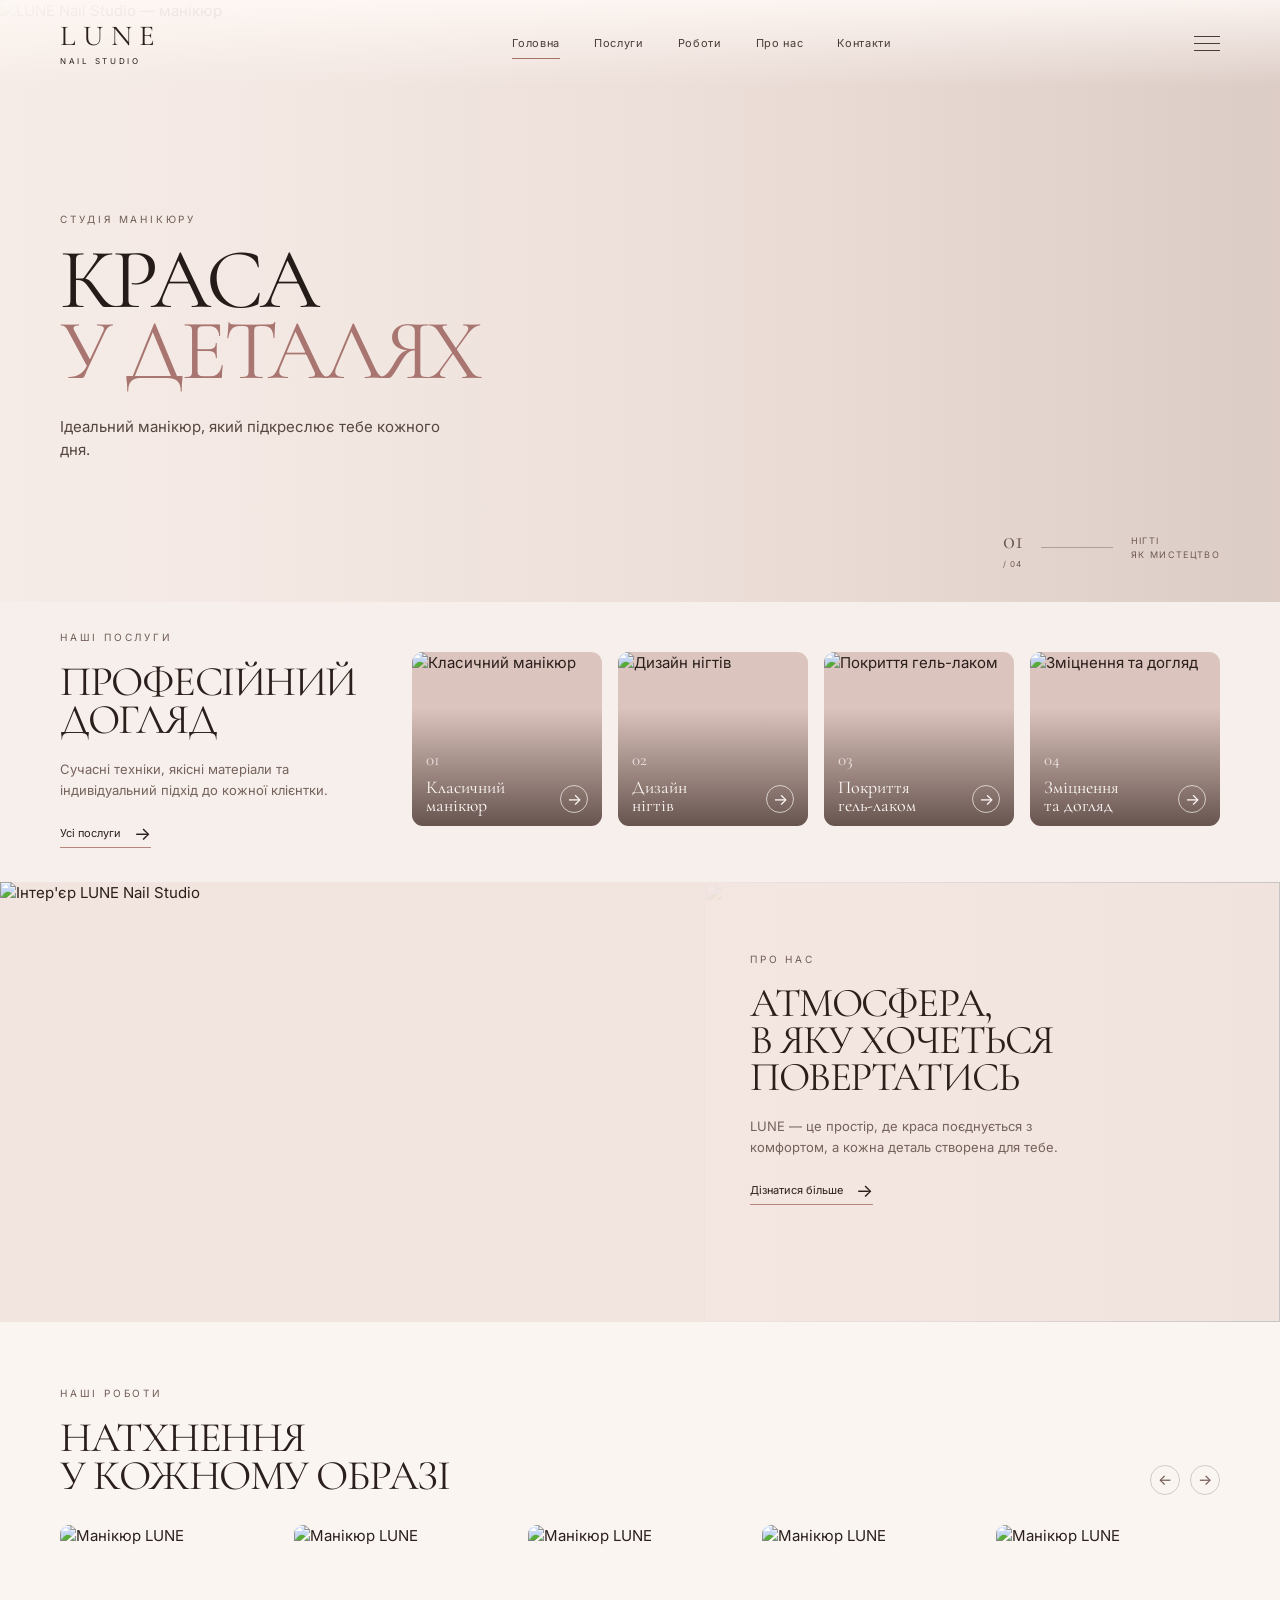
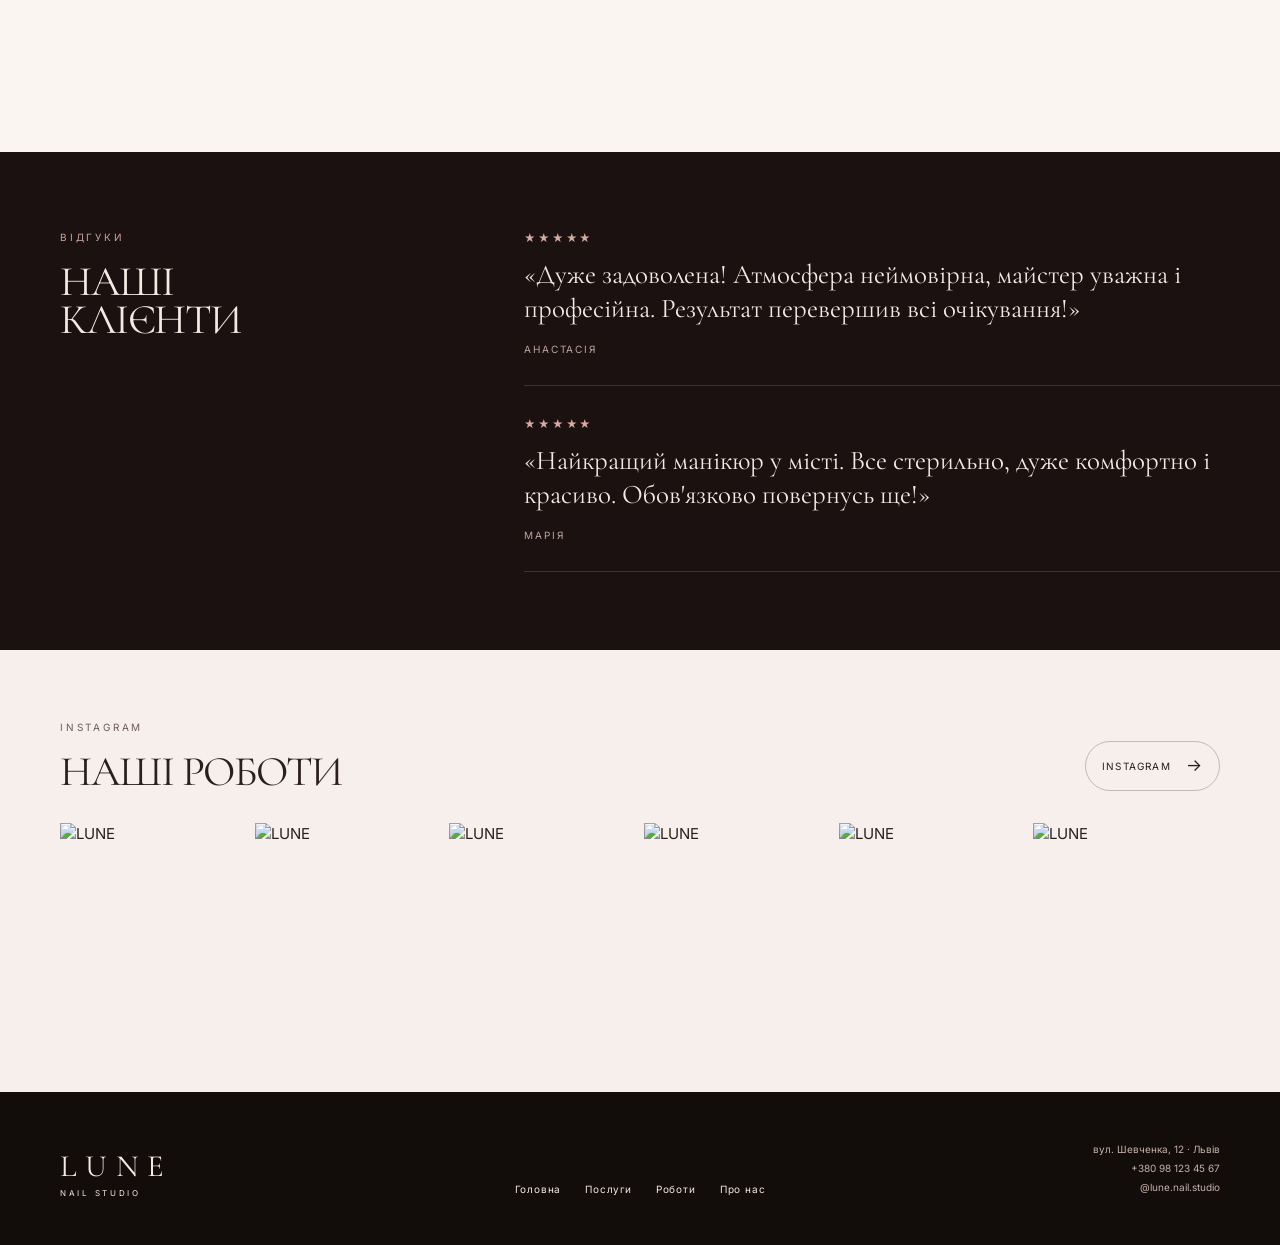
==== index.html @ f418c619 "Add files via upload" ====
<!DOCTYPE html>
<html lang="uk">
<head>
  <meta charset="UTF-8">
  <meta name="viewport" content="width=device-width, initial-scale=1, viewport-fit=cover">
  <meta name="description" content="LUNE Nail Studio — студія манікюру. Краса у деталях.">
  <meta name="theme-color" content="#130d0b">
  <title>LUNE Nail Studio</title>

  <script>
    (function () {
      try {
        if (matchMedia('(max-width: 767px)').matches &&
            !matchMedia('(prefers-reduced-motion: reduce)').matches) {
          document.documentElement.classList.add('intro-on', 'intro-lock');
        }
      } catch (e) {}
    })();
  </script>

  <link rel="icon" type="image/svg+xml" href="favicon.svg">
  <link rel="stylesheet" href="css/reset.css">
  <link rel="stylesheet" href="css/variables.css">
  <link rel="stylesheet" href="css/style.css?v=20261005-desktop-hero-final">
  <style>
    @media (max-width:767px){
      body>header,body>main,body>footer{display:none!important}
      html.intro-lock,html.intro-lock body{overflow:hidden!important;background:#f4ded9!important}
    }
  </style>
</head>
<body>

  <!-- MOBILE LUNE OPENING -->
  <div class="intro" id="intro" aria-hidden="true">
    <div class="lune-opening" id="luneOpening">
      <img id="luneAmbient" class="lune-opening__ambient" alt="">
      <img id="lunePhoto" class="lune-opening__photo" alt="LUNE Nail Studio">
      <canvas id="luneCanvas" class="lune-opening__canvas" aria-label="Пелюстки LUNE"></canvas>
    </div>
  </div>

  <!-- HEADER -->
  <header class="header" id="header">
    <div class="header__inner">
      <a href="#hero" class="logo" aria-label="LUNE Nail Studio">
        <span class="logo__word">LUNE</span>
        <span class="logo__sub">NAIL STUDIO</span>
      </a>

      <nav class="nav" id="nav" aria-label="Основна навігація">
        <a class="nav__link is-active" href="#hero">Головна</a>
        <a class="nav__link" href="#services">Послуги</a>
        <a class="nav__link" href="#works">Роботи</a>
        <a class="nav__link" href="about.html">Про нас</a>
        <a class="nav__link" href="#contacts">Контакти</a>
      </nav>

      <div class="header__actions">
        <button class="btn btn--outline only-desktop-header-booking" type="button" data-open-booking>
          <span>Записатися</span>
          <span aria-hidden="true">→</span>
        </button>

        <button class="burger" id="burger" type="button"
                aria-label="Меню" aria-expanded="false" aria-controls="mobileMenu">
          <span></span><span></span><span></span>
        </button>
      </div>
    </div>
  </header>

  <!-- MOBILE MENU -->
  <div class="mmenu" id="mobileMenu" hidden>
    <button class="mmenu__close" id="mmenuClose" type="button" aria-label="Закрити меню">×</button>
    <nav class="mmenu__nav" aria-label="Мобільна навігація">
      <a href="#hero">Головна</a>
      <a href="#reviews">Відгуки</a>
      <a href="#instagram">Наші роботи</a>
      <a href="#contacts">Контакти</a>
      <button type="button" data-open-booking>Запис онлайн</button>
    </nav>
  </div>

  <main>

    <!-- HERO -->
    <section class="hero" id="hero">
      <div class="hero__bg">
        <img class="hero__image" src="assets/hero-desktop-01.jpg" alt="Манікюр LUNE Nail Studio" width="1536" height="562" fetchpriority="high" decoding="async">
        <span class="hero__shade"></span>
      </div>

      <div class="hero__content">
        <p class="eyebrow">СТУДІЯ МАНІКЮРУ</p>
        <h1 class="hero__title">КРАСА<br>У ДЕТАЛЯХ</h1>
        <p class="hero__lead">
          Ідеальний манікюр, який підкреслює тебе<span class="only-desktop"> кожного дня.</span>
        </p>
        <button class="btn btn--rose btn--lg only-mobile" type="button" data-open-booking>
          <span>Запис онлайн</span>
          <span class="btn__circle" aria-hidden="true">→</span>
        </button>
      </div>

      <button class="video-pill only-mobile" type="button" data-open-video="hero">
        <span class="video-pill__icon" aria-hidden="true">▶</span>
        <span>Дивиться відео</span>
      </button>
    </section>

    <!-- SERVICES -->
    <section class="services only-desktop" id="services">
      <div class="services__head">
        <p class="eyebrow eyebrow--dark">НАШІ ПОСЛУГИ</p>
        <h2 class="title">БІЛЬШЕ<br>НІЖ МАНІКЮР</h2>
        <p class="lead">
          Професійний догляд, сучасні техніки<br>
          та індивідуальний підхід до кожної клієнтки.
        </p>

        <button class="btn btn--outline-dark" type="button" data-open-booking>
          <span>Переглянути всі послуги</span>
          <span aria-hidden="true">→</span>
        </button>
      </div>

      <ul class="services__list">
        <li class="svc-card svc-card--1">
          <button type="button" data-open-booking data-service="classic">
            <img src="assets/images/service-classic.png" alt="" width="320" height="460" loading="lazy">
            <span class="svc-card__shade"></span>
            <span class="svc-card__num">01</span>
            <span class="svc-card__name">Класичний<br>манікюр</span>
            <span class="svc-card__arrow" aria-hidden="true">→</span>
          </button>
        </li>

        <li class="svc-card svc-card--2">
          <button type="button" data-open-booking data-service="design">
            <img src="assets/images/service-design.png" alt="" width="320" height="460" loading="lazy">
            <span class="svc-card__shade"></span>
            <span class="svc-card__num">02</span>
            <span class="svc-card__name">Дизайн<br>нігтів</span>
            <span class="svc-card__arrow" aria-hidden="true">→</span>
          </button>
        </li>

        <li class="svc-card svc-card--3">
          <button type="button" data-open-booking data-service="gel">
            <img src="assets/images/service-gel.png" alt="" width="320" height="460" loading="lazy">
            <span class="svc-card__shade"></span>
            <span class="svc-card__num">03</span>
            <span class="svc-card__name">Покриття<br>гель-лаком</span>
            <span class="svc-card__arrow" aria-hidden="true">→</span>
          </button>
        </li>

        <li class="svc-card svc-card--4">
          <button type="button" data-open-booking data-service="strengthening">
            <img src="assets/images/service-strengthening.png" alt="" width="320" height="460" loading="lazy">
            <span class="svc-card__shade"></span>
            <span class="svc-card__num">04</span>
            <span class="svc-card__name">Зміцнення<br>та догляд</span>
            <span class="svc-card__arrow" aria-hidden="true">→</span>
          </button>
        </li>
      </ul>
    </section>

    <!-- ABOUT -->
    <section class="about only-desktop" id="about">
      <div class="about__bg" aria-hidden="true">
        <img src="assets/images/about.jpg" alt="" width="1920" height="620" loading="lazy">
        <span class="about__shade"></span>
      </div>

      <div class="about__inner">
        <div class="about__text">
          <p class="eyebrow">ПРО НАС</p>
          <h2 class="title title--light">АТМОСФЕРА,<br>В ЯКУ ХОЧЕТЬСЯ ПОВЕРТАТИСЬ</h2>
          <p class="lead lead--light">
            LUNE — це простір, де краса поєднується<br>
            з комфортом, а кожна деталь створена для тебе.
          </p>
          <a href="about.html" class="btn btn--outline-light">
            <span>Дізнатися більше</span>
            <span aria-hidden="true">→</span>
          </a>
        </div>

        <img class="about__photo" src="assets/images/about-2.jpg" alt="Інтер'єр студії LUNE"
             width="520" height="360" loading="lazy">

        <button class="about__video" type="button" data-open-video="about"
                aria-label="Дивитися відео про студію">
          <span class="about__video-btn" aria-hidden="true">▶</span>
          <span class="about__video-text">Дивитися<br>відео про студію</span>
        </button>
      </div>
    </section>

    <!-- WORKS -->
    <section class="works only-desktop" id="works">
      <div class="works__head">
        <p class="eyebrow eyebrow--dark">НАШІ РОБОТИ</p>
        <h2 class="title">НАТХНЕННЯ<br>У КОЖНОМУ ОБРАЗІ</h2>
      </div>

      <div class="works__carousel">
        <button class="round-btn" id="worksPrev" type="button" aria-label="Назад">‹</button>

        <div class="works__viewport">
          <ul class="works__track" id="worksTrack">
            <li><img src="assets/mobile-gallery-1.png" alt="Робота 1" width="320" height="200" loading="lazy"></li>
            <li><img src="assets/mobile-gallery-2.png" alt="Робота 2" width="320" height="200" loading="lazy"></li>
            <li><img src="assets/mobile-gallery-3.png" alt="Робота 3" width="320" height="200" loading="lazy"></li>
            <li><img src="assets/mobile-gallery-4.png" alt="Робота 4" width="320" height="200" loading="lazy"></li>
            <li><img src="assets/mobile-gallery-5.png" alt="Робота 5" width="320" height="200" loading="lazy"></li>
          </ul>
        </div>

        <button class="round-btn" id="worksNext" type="button" aria-label="Вперед">›</button>
      </div>
    </section>

    <!-- REVIEWS -->
    <section class="reviews" id="reviews" aria-labelledby="reviewsTitle">
      <header class="sec-head">
        <div>
          <p class="eyebrow eyebrow--dark">ВІДГУКИ</p>
          <h2 class="sec-title" id="reviewsTitle">Наші клієнти</h2>
        </div>

        <div class="sec-head__nav">
          <button class="round-btn only-desktop" id="revPrev" type="button" aria-label="Попередній відгук">‹</button>
          <button class="round-btn" id="revNext" type="button" aria-label="Наступний відгук">→</button>
        </div>
      </header>

      <div class="reviews__viewport">
        <ul class="reviews__track" id="revTrack">
          <li class="review">
            <img class="review__avatar" src="assets/images/avatar-1.jpg" alt="Анастасія" width="96" height="96" loading="lazy">
            <div class="review__body">
              <h3>Анастасія</h3>
              <div class="stars" role="img" aria-label="Оцінка 5 з 5">★★★★★</div>
              <blockquote>“Дуже задоволена! Атмосфера неймовірна, майстер уважна і професійна. Результат перевершив всі очікування!”</blockquote>
              <small class="review__date">2 тижні тому</small>
            </div>
          </li>

          <li class="review">
            <img class="review__avatar" src="assets/images/avatar-2.jpg" alt="Марія" width="96" height="96" loading="lazy">
            <div class="review__body">
              <h3>Марія</h3>
              <div class="stars" role="img" aria-label="Оцінка 5 з 5">★★★★★</div>
              <blockquote>“Найкращий манікюр у місті! Все стерильно, дуже комфортно і красиво. Обов'язково повернусь ще!”</blockquote>
            </div>
          </li>
        </ul>
      </div>

      <div class="dots" id="revDots" aria-hidden="true"></div>
    </section>

    <!-- INSTAGRAM -->
    <section class="insta" id="instagram" aria-labelledby="instaTitle">
      <header class="sec-head">
        <div>
          <p class="eyebrow eyebrow--dark">INSTAGRAM</p>
          <h2 class="sec-title" id="instaTitle">Наші роботи</h2>
        </div>

        <a class="round-btn" href="https://instagram.com/lune.nail.studio"
           target="_blank" rel="noopener noreferrer" aria-label="Відкрити Instagram">→</a>
      </header>

      <ul class="insta__grid">
        <li><img src="assets/mobile-gallery-1.png" alt="Робота 1" width="320" height="320" loading="lazy"></li>
        <li><img src="assets/mobile-gallery-2.png" alt="Робота 2" width="320" height="320" loading="lazy"></li>
        <li><img src="assets/mobile-gallery-3.png" alt="Робота 3" width="320" height="320" loading="lazy"></li>
        <li><img src="assets/mobile-gallery-4.png" alt="Робота 4" width="320" height="320" loading="lazy"></li>
        <li><img src="assets/mobile-gallery-5.png" alt="Робота 5" width="320" height="320" loading="lazy"></li>
        <li><img src="assets/mobile-gallery-6.png" alt="Робота 6" width="320" height="320" loading="lazy"></li>
        <li><img src="assets/images/gallery-7.jpg" alt="Робота 7" width="320" height="320" loading="lazy"></li>
        <li><img src="assets/images/gallery-8.jpg" alt="Робота 8" width="320" height="320" loading="lazy"></li>
        <li><img src="assets/images/gallery-9.jpg" alt="Робота 9" width="320" height="320" loading="lazy"></li>
      </ul>

      <a class="btn btn--soft btn--block"
         href="https://instagram.com/lune.nail.studio"
         target="_blank" rel="noopener noreferrer">
        <span>Дивитися більше в Instagram</span>
        <span aria-hidden="true">→</span>
      </a>
    </section>
  </main>

  <!-- FOOTER -->
  <footer class="footer" id="contacts">
    <div class="footer__inner">
      <a href="#hero" class="logo logo--lg" aria-label="LUNE Nail Studio">
        <span class="logo__word">LUNE</span>
        <span class="logo__sub">NAIL STUDIO</span>
      </a>

      <ul class="footer__contacts">
        <li>
          <span class="footer__icon" data-icon="pin" aria-hidden="true"></span>
          <span>вул. Шевченка, 12<br>Львів</span>
        </li>
        <li>
          <span class="footer__icon" data-icon="phone" aria-hidden="true"></span>
          <a href="tel:+380981234567">+380 98 123 45 67</a>
        </li>
        <li>
          <span class="footer__icon" data-icon="instagram" aria-hidden="true"></span>
          <a href="https://instagram.com/lune.nail.studio"
             target="_blank" rel="noopener noreferrer">@lune.nail.studio</a>
        </li>
      </ul>

      <p class="footer__copy">© 2026 Lune Nail Studio.<br>Всі права захищені.</p>
    </div>
  </footer>

  <!-- BOOKING MODAL -->
  <div class="modal modal--booking" id="bookingModal" role="dialog" aria-modal="true"
       aria-labelledby="bookingTitle" hidden>
    <div class="modal__backdrop" data-close-modal></div>

    <div class="modal__dialog bk" id="bk" data-step="1">
      <button class="modal__close" type="button" data-close-modal aria-label="Закрити">×</button>

      <header class="bk__head">
        <span class="bk__head-icon" data-icon="calendar" aria-hidden="true"></span>
        <div>
          <h2 id="bookingTitle">Запис онлайн</h2>
          <p>Обери послугу, майстра, дату та час</p>
        </div>
      </header>

      <ol class="stepper" id="stepper" aria-label="Кроки запису">
        <li class="stepper__item is-active" data-step-ind="1"><span class="stepper__dot">1</span><span class="stepper__label">Послуга</span></li>
        <li class="stepper__item" data-step-ind="2"><span class="stepper__dot">2</span><span class="stepper__label">Майстер</span></li>
        <li class="stepper__item" data-step-ind="3"><span class="stepper__dot">3</span><span class="stepper__label">Дата</span></li>
        <li class="stepper__item" data-step-ind="4"><span class="stepper__dot">4</span><span class="stepper__label">Час</span></li>
      </ol>

      <form id="bookingForm" novalidate>
        <!-- STEP 1 -->
        <fieldset class="bk__step is-active" data-step="1">
          <legend class="bk__title">Оберіть послугу</legend>
          <ul class="options">
            <li><label class="option">
              <input type="radio" name="service" value="classic" data-name="Класичний манікюр" data-duration="60" data-price="500">
              <img src="assets/images/service-classic.png" alt="" width="96" height="96">
              <span class="option__body"><strong>Класичний<br>манікюр</strong><small>60 хв • 500 грн</small></span>
              <span class="option__mark" aria-hidden="true"></span>
            </label></li>

            <li><label class="option">
              <input type="radio" name="service" value="gel" data-name="Покриття гель-лаком" data-duration="90" data-price="800">
              <img src="assets/images/service-gel.png" alt="" width="96" height="96">
              <span class="option__body"><strong>Покриття<br>гель-лаком</strong><small>90 хв • 800 грн</small></span>
              <span class="option__mark" aria-hidden="true"></span>
            </label></li>

            <li><label class="option">
              <input type="radio" name="service" value="design" data-name="Дизайн нігтів" data-duration="90" data-price="900">
              <img src="assets/images/service-design.png" alt="" width="96" height="96">
              <span class="option__body"><strong>Дизайн нігтів</strong><small>90 хв • 900 грн</small></span>
              <span class="option__mark" aria-hidden="true"></span>
            </label></li>

            <li><label class="option">
              <input type="radio" name="service" value="french" data-name="Френч" data-duration="90" data-price="900">
              <img src="assets/french.png" alt="" width="96" height="96">
              <span class="option__body"><strong>Френч</strong><small>90 хв • 900 грн</small></span>
              <span class="option__mark" aria-hidden="true"></span>
            </label></li>

            <li><label class="option">
              <input type="radio" name="service" value="strengthening" data-name="Зміцнення нігтів" data-duration="60" data-price="600">
              <img src="assets/images/service-strengthening.png" alt="" width="96" height="96">
              <span class="option__body"><strong>Зміцнення нігтів</strong><small>60 хв • 600 грн</small></span>
              <span class="option__mark" aria-hidden="true"></span>
            </label></li>
          </ul>
        </fieldset>

        <!-- STEP 2 -->
        <fieldset class="bk__step" data-step="2">
          <legend class="bk__title">Оберіть майстра</legend>
          <ul class="options">
            <li><label class="option option--master">
              <input type="radio" name="master" value="anastasiia" data-name="Анастасія" data-rating="5.0">
              <img src="assets/images/master-1.jpg" alt="Анастасія" width="72" height="72" loading="lazy">
              <span class="option__body"><strong>Анастасія</strong><span class="rating">★ 5.0</span><small>Вільна сьогодні</small></span>
              <span class="option__mark" aria-hidden="true"></span>
            </label></li>

            <li><label class="option option--master">
              <input type="radio" name="master" value="mariia" data-name="Марія" data-rating="4.9">
              <img src="assets/images/master-2.jpg" alt="Марія" width="72" height="72" loading="lazy">
              <span class="option__body"><strong>Марія</strong><span class="rating">★ 4.9</span><small>Вільна сьогодні</small></span>
              <span class="option__mark" aria-hidden="true"></span>
            </label></li>

            <li><label class="option option--master">
              <input type="radio" name="master" value="kateryna" data-name="Катерина" data-rating="4.8">
              <img src="assets/images/master-3.jpg" alt="Катерина" width="72" height="72" loading="lazy">
              <span class="option__body"><strong>Катерина</strong><span class="rating">★ 4.8</span><small>Вільна завтра</small></span>
              <span class="option__mark" aria-hidden="true"></span>
            </label></li>

            <li><label class="option option--master">
              <input type="radio" name="master" value="olha" data-name="Ольга" data-rating="4.8">
              <img src="assets/images/master-4.jpg" alt="Ольга" width="72" height="72" loading="lazy">
              <span class="option__body"><strong>Ольга</strong><span class="rating">★ 4.8</span><small>Вільна завтра</small></span>
              <span class="option__mark" aria-hidden="true"></span>
            </label></li>

            <li><label class="option option--master">
              <input type="radio" name="master" value="sofiia" data-name="Софія" data-rating="4.7">
              <img src="assets/images/master-5.jpg" alt="Софія" width="72" height="72" loading="lazy">
              <span class="option__body"><strong>Софія</strong><span class="rating">★ 4.7</span><small>Вільна сьогодні</small></span>
              <span class="option__mark" aria-hidden="true"></span>
            </label></li>
          </ul>
        </fieldset>

        <!-- STEP 3 -->
        <fieldset class="bk__step" data-step="3">
          <legend class="bk__title">Оберіть дату</legend>

          <div class="calendar">
            <div class="calendar__head">
              <button type="button" class="calendar__nav" id="calPrev" aria-label="Попередній місяць">‹</button>
              <strong id="calTitle" aria-live="polite"></strong>
              <button type="button" class="calendar__nav" id="calNext" aria-label="Наступний місяць">›</button>
            </div>

            <div class="calendar__weekdays" aria-hidden="true">
              <span>Пн</span><span>Вт</span><span>Ср</span><span>Чт</span><span>Пт</span><span>Сб</span><span>Нд</span>
            </div>

            <div class="calendar__grid" id="calGrid"></div>
          </div>

          <div class="quickdays">
            <h3>Доступні дні</h3>
            <div class="quickdays__list" id="quickDays"></div>
          </div>

          <input type="hidden" name="date" id="bkDate">
        </fieldset>

        <!-- STEP 4 -->
        <fieldset class="bk__step" data-step="4">
          <legend class="bk__title">Оберіть час</legend>
          <p class="bk__date" id="bkDateLabel"></p>
          <div class="slots" id="timeSlots" role="radiogroup" aria-label="Час"></div>
          <input type="hidden" name="time" id="bkTime">
        </fieldset>

        <!-- STEP 5 -->
        <fieldset class="bk__step" data-step="5">
          <legend class="bk__title">Ваші дані</legend>

          <div class="field">
            <label for="bk-name">Ім'я</label>
            <input id="bk-name" name="name" type="text" autocomplete="name"
                   placeholder="Ваше ім'я" required>
            <small class="field__error" data-error="name"></small>
          </div>

          <div class="field">
            <label for="bk-phone">Телефон</label>
            <input id="bk-phone" name="phone" type="tel" autocomplete="tel"
                   inputmode="tel" placeholder="+380 __ ___ __ __" required>
            <small class="field__error" data-error="phone"></small>
          </div>

          <div class="field field--hp" aria-hidden="true">
            <label for="bk-website">Website</label>
            <input id="bk-website" name="website" type="text" tabindex="-1" autocomplete="off">
          </div>

          <label class="check">
            <input type="checkbox" name="consent" required>
            <span>Погоджуюсь на обробку персональних даних</span>
          </label>
          <small class="field__error" data-error="consent"></small>
        </fieldset>

        <!-- STEP 6 -->
        <fieldset class="bk__step" data-step="6">
          <legend class="bk__title">Підтвердження запису</legend>

          <dl class="summary">
            <div><dt>Послуга</dt><dd data-sum="service"></dd></div>
            <div><dt>Майстер</dt><dd data-sum="master"></dd></div>
            <div><dt>Дата</dt><dd data-sum="date"></dd></div>
            <div><dt>Час</dt><dd data-sum="time"></dd></div>
            <div><dt>Ім'я</dt><dd data-sum="name"></dd></div>
            <div><dt>Телефон</dt><dd data-sum="phone"></dd></div>
            <div class="summary__total"><dt>Вартість</dt><dd data-sum="price"></dd></div>
          </dl>
        </fieldset>

        <div class="bk__success" id="bkSuccess" hidden>
          <span class="bk__success-icon" aria-hidden="true">✓</span>
          <h3>Дякуємо! Запис підтверджено</h3>
          <p id="bkSuccessText"></p>
          <button type="button" class="btn btn--rose" id="bkReset">
            <span>Новий запис</span>
          </button>
        </div>

        <p class="bk__status" id="bkStatus" role="status" aria-live="polite"></p>

        <div class="bk__actions" id="bkActions">
          <button type="button" class="btn btn--ghost" id="bkBack" hidden>
            <span aria-hidden="true">←</span><span>Назад</span>
          </button>

          <button type="button" class="btn btn--rose btn--block" id="bkNext" disabled>
            <span id="bkNextLabel">Далі</span>
            <span aria-hidden="true">→</span>
          </button>
        </div>
      </form>
    </div>
  </div>

  <!-- VIDEO MODAL -->
  <div class="modal modal--video" id="videoModal" role="dialog" aria-modal="true"
       aria-label="Відео" hidden>
    <div class="modal__backdrop" data-close-modal></div>

    <div class="modal__dialog modal__dialog--video">
      <button class="modal__close" type="button" data-close-modal aria-label="Закрити відео">×</button>

      <video id="modalVideo" controls playsinline preload="none" poster="assets/images/hero.jpg">
        <source src="assets/video/lune.mp4" type="video/mp4">
      </video>
    </div>
  </div>

  <script src="js/main.js?v=20261004-desktop-slider-fix" defer></script>
  <script src="js/booking.js?v=20261003" defer></script>
  <script src="intro.js?v=20261004-mobile-polish1" defer></script>

  <!-- DESKTOP VERSION: isolated rebuild. Hidden below 768px. -->
  <div id="luneDesktop" class="ld">
    <header class="ld-header">
      <div class="ld-header__inner">
        <a class="ld-logo" href="#ldHero" aria-label="LUNE Nail Studio">
          <span class="ld-logo__word">LUNE</span>
          <span class="ld-logo__sub">NAIL STUDIO</span>
        </a>
        <nav class="ld-nav" aria-label="Навігація">
          <a class="is-active" href="#ldHero">Головна</a>
          <a href="#ldServices">Послуги</a>
          <a href="#ldWorks">Роботи</a>
          <a href="#ldAbout">Про нас</a>
          <a href="#ldContacts">Контакти</a>
        </nav>
        <div class="ld-header__menu" aria-hidden="true">
          <span></span><span></span><span></span>
        </div>
      </div>
    </header>

    <main>
      <!-- HERO -->
      <section class="ld-hero" id="ldHero">
        <img class="ld-hero__image" src="assets/desktop/hero.jpg"
             alt="LUNE Nail Studio — манікюр" width="1536" height="562" fetchpriority="high">
        <div class="ld-hero__veil" aria-hidden="true"></div>

        <div class="ld-hero__content ld-wrap">
          <div class="ld-hero__copy">
            <p class="ld-kicker">СТУДІЯ МАНІКЮРУ</p>
            <h1>КРАСА<br><span>У ДЕТАЛЯХ</span></h1>
            <p class="ld-hero__lead">Ідеальний манікюр, який підкреслює тебе кожного дня.</p>
          </div>
          <div class="ld-hero__meta">
            <div class="ld-hero__index"><strong>01</strong><span>/ 04</span></div>
            <div class="ld-hero__rule"></div>
            <div class="ld-hero__caption">НІГТІ<br>ЯК МИСТЕЦТВО</div>
          </div>
        </div>
      </section>

      <!-- SERVICES -->
      <section class="ld-services" id="ldServices">
        <div class="ld-wrap ld-services__layout">
          <div class="ld-services__intro">
            <p class="ld-eyebrow">НАШІ ПОСЛУГИ</p>
            <h2 class="ld-title">ПРОФЕСІЙНИЙ<br>ДОГЛЯД</h2>
            <p class="ld-muted">Сучасні техніки, якісні матеріали та індивідуальний підхід до кожної клієнтки.</p>
            <a class="ld-text-link" href="#ldServices">Усі послуги <span>→</span></a>
          </div>

          <div class="ld-services__grid">
            <article class="ld-service-card">
              <img src="assets/desktop/service-classic.png" alt="Класичний манікюр" loading="lazy">
              <div class="ld-service-card__veil"></div>
              <div class="ld-service-card__text"><span>01</span><h3>Класичний<br>манікюр</h3><b>→</b></div>
            </article>
            <article class="ld-service-card">
              <img src="assets/desktop/service-design.png" alt="Дизайн нігтів" loading="lazy">
              <div class="ld-service-card__veil"></div>
              <div class="ld-service-card__text"><span>02</span><h3>Дизайн<br>нігтів</h3><b>→</b></div>
            </article>
            <article class="ld-service-card">
              <img src="assets/desktop/service-gel.png" alt="Покриття гель-лаком" loading="lazy">
              <div class="ld-service-card__veil"></div>
              <div class="ld-service-card__text"><span>03</span><h3>Покриття<br>гель-лаком</h3><b>→</b></div>
            </article>
            <article class="ld-service-card">
              <img src="assets/desktop/service-strengthening.png" alt="Зміцнення та догляд" loading="lazy">
              <div class="ld-service-card__veil"></div>
              <div class="ld-service-card__text"><span>04</span><h3>Зміцнення<br>та догляд</h3><b>→</b></div>
            </article>
          </div>
        </div>
      </section>

      <!-- ABOUT -->
      <section class="ld-about" id="ldAbout">
        <div class="ld-about__image ld-about__image--chairs">
          <img src="assets/desktop/about-chairs.jpg" alt="Інтер'єр LUNE Nail Studio" loading="lazy">
        </div>
        <div class="ld-about__panel">
          <div class="ld-about__flower-image">
            <img src="assets/desktop/about-flowers.jpg" alt="" loading="lazy">
          </div>
          <div class="ld-about__copy">
            <p class="ld-eyebrow">ПРО НАС</p>
            <h2 class="ld-title">АТМОСФЕРА,<br>В ЯКУ ХОЧЕТЬСЯ<br>ПОВЕРТАТИСЬ</h2>
            <p class="ld-muted">LUNE — це простір, де краса поєднується з комфортом, а кожна деталь створена для тебе.</p>
            <a class="ld-text-link" href="about.html">Дізнатися більше <span>→</span></a>
          </div>
        </div>
      </section>

      <!-- WORKS -->
      <section class="ld-works" id="ldWorks">
        <div class="ld-wrap">
          <div class="ld-works__head">
            <div>
              <p class="ld-eyebrow">НАШІ РОБОТИ</p>
              <h2 class="ld-title">НАТХНЕННЯ<br>У КОЖНОМУ ОБРАЗІ</h2>
            </div>
            <div class="ld-works__arrows" aria-hidden="true"><span>←</span><span>→</span></div>
          </div>
          <div class="ld-works__track">
            <figure><img src="assets/desktop/work-01.png" alt="Манікюр LUNE" loading="lazy"></figure>
            <figure><img src="assets/desktop/work-02.png" alt="Манікюр LUNE" loading="lazy"></figure>
            <figure><img src="assets/desktop/work-03.png" alt="Манікюр LUNE" loading="lazy"></figure>
            <figure><img src="assets/desktop/work-04.png" alt="Манікюр LUNE" loading="lazy"></figure>
            <figure><img src="assets/desktop/work-05.png" alt="Манікюр LUNE" loading="lazy"></figure>
          </div>
        </div>
      </section>

      <!-- REVIEWS -->
      <section class="ld-reviews" id="ldReviews">
        <div class="ld-wrap ld-reviews__inner">
          <div>
            <p class="ld-eyebrow">ВІДГУКИ</p>
            <h2 class="ld-title">НАШІ<br>КЛІЄНТИ</h2>
          </div>
          <div class="ld-review-list">
            <article><div class="ld-stars">★★★★★</div><blockquote>«Дуже задоволена! Атмосфера неймовірна, майстер уважна і професійна. Результат перевершив всі очікування!»</blockquote><p>Анастасія</p></article>
            <article><div class="ld-stars">★★★★★</div><blockquote>«Найкращий манікюр у місті. Все стерильно, дуже комфортно і красиво. Обов'язково повернусь ще!»</blockquote><p>Марія</p></article>
          </div>
        </div>
      </section>

      <!-- INSTAGRAM -->
      <section class="ld-instagram">
        <div class="ld-wrap">
          <div class="ld-instagram__head">
            <div><p class="ld-eyebrow">INSTAGRAM</p><h2 class="ld-title">НАШІ РОБОТИ</h2></div>
            <a class="ld-outline" href="https://instagram.com/lune.nail.studio" target="_blank" rel="noopener">Instagram <span>→</span></a>
          </div>
          <div class="ld-instagram__grid">
            <a href="https://instagram.com/lune.nail.studio" target="_blank" rel="noopener"><img src="assets/desktop/work-01.png" alt="LUNE" loading="lazy"></a>
            <a href="https://instagram.com/lune.nail.studio" target="_blank" rel="noopener"><img src="assets/desktop/work-02.png" alt="LUNE" loading="lazy"></a>
            <a href="https://instagram.com/lune.nail.studio" target="_blank" rel="noopener"><img src="assets/desktop/work-03.png" alt="LUNE" loading="lazy"></a>
            <a href="https://instagram.com/lune.nail.studio" target="_blank" rel="noopener"><img src="assets/desktop/work-04.png" alt="LUNE" loading="lazy"></a>
            <a href="https://instagram.com/lune.nail.studio" target="_blank" rel="noopener"><img src="assets/desktop/work-05.png" alt="LUNE" loading="lazy"></a>
            <a href="https://instagram.com/lune.nail.studio" target="_blank" rel="noopener"><img src="assets/desktop/work-01.png" alt="LUNE" loading="lazy"></a>
          </div>
        </div>
      </section>

      <!-- FOOTER -->
      <footer class="ld-footer" id="ldContacts">
        <div class="ld-wrap ld-footer__inner">
          <div class="ld-footer__brand">
            <span class="ld-logo__word">LUNE</span>
            <span class="ld-logo__sub">NAIL STUDIO</span>
          </div>
          <div class="ld-footer__links">
            <a href="#ldHero">Головна</a><a href="#ldServices">Послуги</a><a href="#ldWorks">Роботи</a><a href="#ldAbout">Про нас</a>
          </div>
          <div class="ld-footer__contact">вул. Шевченка, 12 · Львів<br>+380 98 123 45 67<br>@lune.nail.studio</div>
        </div>
      </footer>
    </main>
  </div>
  <link rel="stylesheet" href="desktop.css?v=20261006-v28">
  <script src="desktop.js?v=20261006-v28" defer></script>
</body>
</html>
---- css/variables.css ----
:root {
  /* Кольори */
  --c-dark: #130d0b;
  --c-dark-2: #1d1512;
  --c-cream: #f3e9e0;
  --c-cream-2: #faf4ee;
  --c-card: #fffaf6;
  --c-rose: #b97f76;
  --c-rose-dark: #a46c63;
  --c-rose-soft: #ecd5cd;
  --c-text: #2a1f1b;
  --c-muted: #7d6a62;
  --c-light: #ffffff;
  --c-line: rgba(42, 31, 27, 0.14);
  --c-error: #b3261e;
  --c-ok: #2e7d4f;

  /* Шрифти */
  --ff-head: "Cormorant Garamond", "Playfair Display", Georgia, "Times New Roman", serif;
  --ff-body: "Inter", system-ui, -apple-system, "Segoe UI", Roboto, "Helvetica Neue", Arial, sans-serif;

  /* Розміри */
  --header-h: 84px;
  --pad-x: clamp(20px, 5vw, 80px);
  --radius: 16px;
  --radius-lg: 28px;
  --shadow: 0 10px 30px rgba(42, 31, 27, 0.08);
  --shadow-lg: 0 24px 60px rgba(0, 0, 0, 0.35);

  /* Анімації */
  --ease: cubic-bezier(0.22, 0.61, 0.36, 1);
  --t: 0.35s;
}
---- css/style.css ----
@import url("https://fonts.googleapis.com/css2?family=Cormorant+Garamond:wght@400;500;600&family=Inter:wght@400;500;600&display=swap");

/* ============ BASE ============ */
body {
  font-family: var(--ff-body);
  font-size: 15px;
  color: var(--c-text);
  background: var(--c-cream);
}
body.is-locked { overflow: hidden; }

/* FIXED: no display: revert !important on flex blocks */
.only-desktop { display: none !important; }
.only-mobile { display: revert; }

@media (max-width: 899px) {
  .only-desktop { display: none !important; }
}

@media (min-width: 900px) {
  .only-desktop { display: revert !important; }
  .only-mobile { display: none !important; }
}

.eyebrow {
  font-size: 12px;
  letter-spacing: 0.3em;
  text-transform: uppercase;
  color: rgba(255, 255, 255, 0.75);
}
.eyebrow--dark { color: var(--c-muted); }

.title {
  font-family: var(--ff-head);
  font-weight: 400;
  font-size: clamp(32px, 3.4vw, 52px);
  line-height: 1.05;
  letter-spacing: 0.01em;
  text-transform: uppercase;
  color: var(--c-text);
}
.title--light { color: var(--c-light); }

.lead { color: var(--c-muted); line-height: 1.55; }
.lead--light { color: rgba(255, 255, 255, 0.85); }

/* ============ LOGO ============ */
.logo {
  display: inline-flex;
  flex-direction: column;
  line-height: 1;
  color: inherit;
}
.logo__word {
  font-family: var(--ff-head);
  font-size: 34px;
  letter-spacing: 0.06em;
  font-weight: 400;
}
.logo__sub {
  font-size: 8px;
  letter-spacing: 0.4em;
  margin-top: 5px;
  padding-left: 2px;
}
.logo--lg .logo__word { font-size: 54px; }
.logo--lg .logo__sub { font-size: 11px; }

/* ============ BUTTONS ============ */
.btn {
  display: inline-flex;
  align-items: center;
  justify-content: center;
  gap: 12px;
  min-height: 48px;
  padding: 0 26px;
  border-radius: 999px;
  font-size: 14px;
  font-weight: 500;
  transition:
    background var(--t) var(--ease),
    color var(--t) var(--ease),
    border-color var(--t) var(--ease),
    transform var(--t) var(--ease);
}
.btn:hover { transform: translateY(-2px); }
.btn:active { transform: translateY(0); }
.btn:disabled { opacity: 0.5; cursor: not-allowed; transform: none; }
.btn--rose { background: var(--c-rose); color: #fff; }
.btn--rose:hover:not(:disabled) { background: var(--c-rose-dark); }
.btn--outline {
  border: 1px solid rgba(255, 255, 255, 0.6);
  color: #fff;
  min-height: 44px;
  font-size: 13px;
}
.btn--outline:hover { background: #fff; color: var(--c-dark); }
.btn--outline-dark {
  border: 1px solid var(--c-text);
  color: var(--c-text);
  min-height: 44px;
  font-size: 12px;
}
.btn--outline-dark:hover { background: var(--c-text); color: #fff; }
.btn--outline-light {
  border: 1px solid rgba(255, 255, 255, 0.6);
  color: #fff;
  min-height: 44px;
  font-size: 13px;
}
.btn--outline-light:hover { background: #fff; color: var(--c-dark); }
.btn--ghost { color: var(--c-muted); padding: 0 18px; }
.btn--soft { background: var(--c-rose-soft); color: var(--c-rose-dark); }
.btn--soft:hover { background: #e2c5bb; }
.btn--block { width: 100%; }
.btn--lg {
  min-height: 60px;
  padding: 0 12px 0 30px;
  justify-content: space-between;
  font-size: 17px;
}
.btn__circle {
  width: 40px;
  height: 40px;
  border-radius: 50%;
  background: #fff;
  color: var(--c-rose);
  display: inline-flex;
  align-items: center;
  justify-content: center;
}

.btn-pill {
  display: inline-flex;
  align-items: center;
  border: 1px solid rgba(255, 255, 255, 0.45);
  border-radius: 999px;
  padding: 3px 28px 3px 3px;
  gap: 22px;
  color: #fff;
  background: rgba(255, 255, 255, 0.06);
  backdrop-filter: blur(6px);
  transition: background var(--t) var(--ease);
}
.btn-pill:hover { background: rgba(255, 255, 255, 0.16); }
.btn-pill__circle {
  width: 46px;
  height: 46px;
  border-radius: 50%;
  background: #fff;
  color: var(--c-dark);
  display: inline-flex;
  align-items: center;
  justify-content: center;
  font-size: 18px;
  transition: transform var(--t) var(--ease);
}
.btn-pill:hover .btn-pill__circle { transform: translateX(3px); }
.btn-pill__label { font-size: 13px; }

.round-btn {
  width: 44px;
  height: 44px;
  flex: none;
  border-radius: 50%;
  border: 1px solid var(--c-line);
  color: var(--c-text);
  display: inline-flex;
  align-items: center;
  justify-content: center;
  font-size: 20px;
  background: transparent;
  transition: background var(--t) var(--ease), color var(--t) var(--ease);
}
.round-btn:hover { background: var(--c-text); color: #fff; }
.round-btn:disabled { opacity: 0.35; cursor: default; }
.round-btn:disabled:hover { background: transparent; color: var(--c-text); }

/* ============ ICONS ============ */
[data-icon] svg { width: 100%; height: 100%; display: block; }
.features__icon,
.footer__icon,
.bk__head-icon { color: var(--c-rose); }

/* LUNE mobile intro is isolated in intro.js. */

/* ============ HEADER ============ */
.header {
  position: fixed;
  top: 0;
  left: 0;
  right: 0;
  z-index: 60;
  color: #fff;
  transition: background var(--t) var(--ease), backdrop-filter var(--t) var(--ease);
}
.header.is-scrolled {
  background: rgba(19, 13, 11, 0.82);
  backdrop-filter: blur(12px);
}
.header__inner {
  height: var(--header-h);
  padding: 0 var(--pad-x);
  display: flex;
  align-items: center;
  justify-content: space-between;
  gap: 24px;
}
.nav { display: none; }
.header__actions { display: flex; align-items: center; gap: 16px; }
.header__actions .btn { display: none; }

.burger {
  width: 52px;
  height: 52px;
  border-radius: 50%;
  border: 1px solid rgba(255,255,255,0.5);
  display: inline-flex;
  flex-direction: column;
  align-items: center;
  justify-content: center;
  gap: 5px;
}
.burger span {
  display: block;
  width: 18px;
  height: 1.5px;
  background: #fff;
  transition: transform var(--t) var(--ease), opacity var(--t) var(--ease);
}
.burger[aria-expanded="true"] span:nth-child(1) { transform: translateY(6.5px) rotate(45deg); }
.burger[aria-expanded="true"] span:nth-child(2) { opacity: 0; }
.burger[aria-expanded="true"] span:nth-child(3) { transform: translateY(-6.5px) rotate(-45deg); }

.mmenu {
  position: fixed;
  inset: 0;
  z-index: 90;
  background: var(--c-dark);
  color: #fff;
  display: flex;
  flex-direction: column;
  justify-content: center;
  padding: 80px var(--pad-x) 40px;
}
.mmenu__close {
  position: absolute;
  top: 16px;
  right: var(--pad-x);
  width: 52px;
  height: 52px;
  font-size: 32px;
  line-height: 1;
  color: #fff;
}
.mmenu__nav {
  display: flex;
  flex-direction: column;
  align-items: flex-start;
  gap: 22px;
  font-size: 22px;
}
.mmenu__nav button { color: inherit; font-size: inherit; text-align: left; }

@media (min-width: 900px) {
  .nav { display: flex; gap: 40px; }
  .nav__link {
    font-size: 14px;
    position: relative;
    padding: 6px 0;
    opacity: 0.85;
    transition: opacity var(--t) var(--ease);
  }
  .nav__link:hover, .nav__link.is-active { opacity: 1; }
  .nav__link.is-active::after {
    content: "";
    position: absolute;
    left: 0;
    right: 0;
    bottom: -2px;
    height: 1px;
    background: #fff;
  }
  .header__actions .btn { display: inline-flex; }
  .burger { display: none; }
  .mmenu { display: none !important; }
}

/* ============ HERO ============ */
.hero {
  position: relative;
  min-height: 100vh;
  min-height: 100svh;
  color: #fff;
  display: flex;
  align-items: center;
  overflow: hidden;
  background: var(--c-dark);
}
.hero__bg { position: absolute; inset: 0; }
.hero__bg img {
  width: 100%;
  height: 100%;
  object-fit: cover;
  background: var(--c-dark-2);
}
.hero__shade {
  position: absolute;
  inset: 0;
  background: linear-gradient(180deg, rgba(19,13,11,0.35) 0%, rgba(19,13,11,0.55) 55%, rgba(19,13,11,0.85) 100%);
}
.hero__content {
  position: relative;
  z-index: 2;
  width: 100%;
  padding: calc(var(--header-h) + 24px) var(--pad-x) 40px;
}
.hero__title {
  font-family: var(--ff-head);
  font-weight: 400;
  text-transform: uppercase;
  line-height: 1;
  letter-spacing: 0.01em;
  margin: 18px 0 20px;
}
.hero__lead {
  max-width: 440px;
  color: rgba(255,255,255,0.88);
  line-height: 1.55;
}

@media (max-width: 899px) {
  .hero { align-items: flex-end; }
  .hero__content { padding-bottom: 36px; }
  .hero__title { font-size: clamp(44px, 14vw, 64px); }
  .hero__lead { margin-bottom: 28px; font-size: 15px; }

  .features {
    display: flex;
    justify-content: space-between;
    gap: 12px;
    margin-top: 28px;
  }
  .features li {
    display: flex;
    flex-direction: column;
    align-items: center;
    text-align: center;
    gap: 10px;
    font-size: 12px;
    line-height: 1.3;
    flex: 1;
  }
  .features__icon { width: 34px; height: 34px; }

  .video-pill {
    position: absolute;
    z-index: 3;
    top: calc(var(--header-h) + 12px);
    right: var(--pad-x);
    display: inline-flex;
    align-items: center;
    gap: 10px;
    padding: 8px 16px 8px 8px;
    border: 1px solid rgba(255,255,255,0.45);
    border-radius: 999px;
    font-size: 13px;
    color: #fff;
    background: rgba(19,13,11,0.35);
    backdrop-filter: blur(6px);
  }
  .video-pill__icon {
    width: 30px;
    height: 30px;
    border-radius: 50%;
    background: #fff;
    color: var(--c-dark);
    display: inline-flex;
    align-items: center;
    justify-content: center;
    font-size: 11px;
  }
}

@media (min-width: 900px) {
  .hero__shade {
    background: linear-gradient(90deg, rgba(19,13,11,0.78) 0%, rgba(19,13,11,0.35) 55%, rgba(19,13,11,0.15) 100%);
  }
  .hero__content { padding-left: calc(var(--pad-x) + 90px); }
  .hero__title { font-size: clamp(64px, 7.4vw, 120px); }
  .hero__lead { margin-bottom: 36px; }
  .hero__proof {
    display: flex;
    align-items: center;
    gap: 16px;
    margin-top: 44px;
  }
  .avatars { display: flex; }
  .avatars img {
    width: 48px;
    height: 48px;
    border-radius: 50%;
    object-fit: cover;
    border: 2px solid var(--c-dark);
    margin-left: -12px;
    background: var(--c-rose-soft);
  }
  .avatars img:first-child { margin-left: 0; }
  .hero__proof p {
    display: flex;
    flex-direction: column;
    font-size: 13px;
    line-height: 1.35;
  }
  .hero__proof span { color: rgba(255,255,255,0.7); }

  .hero__rail {
    position: absolute;
    z-index: 3;
    left: var(--pad-x);
    top: 50%;
    transform: translateY(-50%);
    display: flex !important;
    flex-direction: column;
    align-items: center;
    gap: 18px;
  }
  .hero__steps { display: flex; flex-direction: column; gap: 18px; }
  .hero__steps button {
    font-size: 12px;
    letter-spacing: 0.15em;
    color: rgba(255,255,255,0.5);
    transition: color var(--t) var(--ease);
  }
  .hero__steps .is-active button,
  .hero__steps button:hover { color: #fff; }
  .hero__line { width: 1px; height: 90px; background: rgba(255,255,255,0.35); }
  .hero__scroll {
    display: flex;
    flex-direction: column;
    align-items: center;
    gap: 10px;
  }
  .hero__scroll-btn {
    width: 40px;
    height: 40px;
    border-radius: 50%;
    border: 1px solid rgba(255,255,255,0.5);
    display: inline-flex;
    align-items: center;
    justify-content: center;
  }
  .hero__scroll small { font-size: 9px; letter-spacing: 0.3em; }

  .hero__video {
    position: absolute;
    z-index: 3;
    right: var(--pad-x);
    bottom: 48px;
    display: flex !important;
    align-items: center;
    gap: 16px;
    text-align: right;
    font-size: 13px;
    line-height: 1.3;
    color: #fff;
  }
  .hero__video-btn {
    width: 64px;
    height: 64px;
    border-radius: 50%;
    border: 1px solid rgba(255,255,255,0.6);
    display: inline-flex;
    align-items: center;
    justify-content: center;
    font-size: 16px;
    transition: background var(--t) var(--ease), color var(--t) var(--ease);
  }
  .hero__video:hover .hero__video-btn { background: #fff; color: var(--c-dark); }
}

/* ============ SERVICES ============ */
@media (min-width: 900px) {
  .services {
    background: var(--c-cream);
    padding: 110px var(--pad-x);
    display: grid !important;
    grid-template-columns: minmax(280px, 1fr) 2.6fr;
    gap: 56px;
    align-items: center;
  }
  .services__head {
    display: flex;
    flex-direction: column;
    align-items: flex-start;
    gap: 20px;
  }
  .services__list {
    display: grid;
    grid-template-columns: repeat(4, 1fr);
    gap: 20px;
  }
  .svc-card button {
    position: relative;
    display: block;
    width: 100%;
    aspect-ratio: 5 / 7;
    border-radius: var(--radius);
    overflow: hidden;
    color: #fff;
    text-align: left;
  }
  .svc-card img {
    position: absolute;
    inset: 0;
    width: 100%;
    height: 100%;
    object-fit: cover;
    background: var(--c-rose-soft);
    transition: transform 0.8s var(--ease);
  }
  .svc-card button:hover img { transform: scale(1.06); }
  .svc-card__shade {
    position: absolute;
    inset: 0;
    background: linear-gradient(180deg, rgba(19,13,11,0) 40%, rgba(19,13,11,0.8) 100%);
  }
  .svc-card__num { position: absolute; top: 18px; left: 18px; font-size: 12px; letter-spacing: 0.15em; }
  .svc-card__name {
    position: absolute;
    left: 18px;
    bottom: 20px;
    right: 64px;
    font-family: var(--ff-head);
    font-size: 24px;
    line-height: 1.1;
  }
  .svc-card__arrow {
    position: absolute;
    right: 16px;
    bottom: 18px;
    width: 38px;
    height: 38px;
    border-radius: 50%;
    border: 1px solid rgba(255,255,255,0.6);
    display: inline-flex;
    align-items: center;
    justify-content: center;
    transition: background var(--t) var(--ease), color var(--t) var(--ease);
  }
  .svc-card button:hover .svc-card__arrow { background: #fff; color: var(--c-dark); }
  .svc-card--2,
  .svc-card--4 { margin-top: 40px; }
}

/* ============ ABOUT ============ */
@media (min-width: 900px) {
  .about {
    position: relative;
    color: #fff;
    overflow: hidden;
    background: var(--c-dark);
  }
  .about__bg { position: absolute; inset: 0; }
  .about__bg img { width: 100%; height: 100%; object-fit: cover; }
  .about__shade {
    position: absolute;
    inset: 0;
    background: linear-gradient(90deg, rgba(19,13,11,0.85), rgba(19,13,11,0.4));
  }
  .about__inner {
    position: relative;
    z-index: 2;
    padding: 110px var(--pad-x);
    display: grid;
    grid-template-columns: 1.2fr 1fr;
    gap: 56px;
    align-items: center;
  }
  .about__text {
    display: flex;
    flex-direction: column;
    align-items: flex-start;
    gap: 20px;
  }
  .about__photo {
    width: 100%;
    border-radius: var(--radius-lg);
    object-fit: cover;
    aspect-ratio: 13 / 9;
    background: var(--c-rose-soft);
  }
  .about__video {
    position: absolute;
    right: var(--pad-x);
    bottom: 40px;
    display: flex;
    align-items: center;
    gap: 14px;
    font-size: 13px;
    line-height: 1.3;
    text-align: left;
    color: #fff;
  }
  .about__video-btn {
    width: 56px;
    height: 56px;
    border-radius: 50%;
    border: 1px solid rgba(255,255,255,0.6);
    display: inline-flex;
    align-items: center;
    justify-content: center;
    font-size: 14px;
    transition: background var(--t) var(--ease), color var(--t) var(--ease);
  }
  .about__video:hover .about__video-btn { background: #fff; color: var(--c-dark); }
}

/* ============ WORKS ============ */
@media (min-width: 900px) {
  .works {
    background: var(--c-cream-2);
    padding: 100px var(--pad-x);
  }
  .works__head {
    display: flex;
    flex-direction: column;
    gap: 16px;
    margin-bottom: 40px;
  }
  .works__carousel { display: flex; align-items: center; gap: 20px; }
  .works__viewport { flex: 1; overflow: hidden; }
  .works__track {
    display: flex;
    gap: 20px;
    transition: transform 0.6s var(--ease);
    will-change: transform;
  }
  .works__track li { flex: 0 0 calc((100% - 60px) / 4); }
  .works__track img {
    width: 100%;
    aspect-ratio: 8 / 5;
    object-fit: cover;
    border-radius: var(--radius);
    background: var(--c-rose-soft);
  }
}

/* ============ SECTION HEAD ============ */
.reviews,
.insta {
  padding: 56px var(--pad-x);
  background: var(--c-cream-2);
}
.sec-head {
  display: flex;
  align-items: flex-end;
  justify-content: space-between;
  gap: 16px;
  margin-bottom: 28px;
}
.sec-head__nav { display: flex; gap: 12px; }
.sec-title {
  font-family: var(--ff-head);
  font-weight: 400;
  font-size: clamp(30px, 8vw, 44px);
  line-height: 1.05;
  margin-top: 8px;
}

/* ============ REVIEWS ============ */
.reviews__viewport { overflow: hidden; }
.reviews__track {
  display: flex;
  gap: 16px;
  transition: transform 0.6s var(--ease);
  will-change: transform;
}
.review {
  flex: 0 0 100%;
  display: flex;
  gap: 18px;
  align-items: flex-start;
  background: var(--c-card);
  border-radius: var(--radius-lg);
  padding: 24px;
  box-shadow: var(--shadow);
}
.review__avatar {
  width: 72px;
  height: 72px;
  flex: none;
  border-radius: 50%;
  object-fit: cover;
  background: var(--c-rose-soft);
}
.review__body { display: flex; flex-direction: column; gap: 8px; }
.review__body h3 { font-family: var(--ff-head); font-size: 24px; font-weight: 500; }
.stars { color: var(--c-rose); letter-spacing: 3px; font-size: 14px; }
.review blockquote { font-size: 14px; line-height: 1.55; color: var(--c-muted); }
.review__date { font-size: 12px; color: var(--c-muted); }
.dots { display: flex; justify-content: center; gap: 8px; margin-top: 20px; }
.dots span {
  width: 7px;
  height: 7px;
  border-radius: 50%;
  background: var(--c-line);
  transition: background var(--t) var(--ease), width var(--t) var(--ease);
}
.dots span.is-active {
  width: 22px;
  border-radius: 999px;
  background: var(--c-rose);
}
@media (min-width: 900px) {
  .reviews, .insta { padding: 100px var(--pad-x); }
  .review { flex: 0 0 calc((100% - 16px) / 2); }
}

/* ============ INSTAGRAM 3x3 ============ */
.insta__grid {
  display: grid;
  grid-template-columns: repeat(3, 1fr);
  gap: 8px;
  margin-bottom: 24px;
}
.insta__grid img {
  width: 100%;
  aspect-ratio: 1;
  object-fit: cover;
  border-radius: 12px;
  background: var(--c-rose-soft);
  transition: transform 0.6s var(--ease);
}
.insta__grid li { overflow: hidden; border-radius: 12px; }
.insta__grid li:hover img { transform: scale(1.06); }
@media (min-width: 900px) {
  .insta__grid {
    max-width: 760px;
    margin: 0 auto 32px;
    gap: 12px;
  }
  .insta .btn--block {
    max-width: 760px;
    margin: 0 auto;
    display: flex;
  }
}

/* ============ FOOTER ============ */
.footer {
  background: var(--c-dark);
  color: #fff;
  padding: 56px var(--pad-x) 40px;
}
.footer__inner {
  display: flex;
  flex-direction: column;
  align-items: flex-start;
  gap: 32px;
}
.footer__contacts {
  display: flex;
  flex-direction: column;
  gap: 18px;
  font-size: 14px;
  line-height: 1.45;
}
.footer__contacts li {
  display: flex;
  align-items: flex-start;
  gap: 14px;
}
.footer__icon { width: 22px; height: 22px; flex: none; }
.footer__contacts a:hover { color: var(--c-rose-soft); }
.footer__copy { font-size: 12px; color: rgba(255,255,255,0.55); line-height: 1.5; }
@media (min-width: 900px) {
  .footer { padding: 72px var(--pad-x) 48px; }
  .footer__inner {
    flex-direction: row;
    align-items: center;
    justify-content: space-between;
    gap: 48px;
  }
  .footer__contacts { flex-direction: row; gap: 40px; }
}

/* ============ MODALS ============ */
.modal {
  position: fixed;
  inset: 0;
  z-index: 150;
  display: flex;
  align-items: center;
  justify-content: center;
  padding: 16px;
  opacity: 0;
  transition: opacity 0.35s var(--ease);
}
.modal.is-open { opacity: 1; }
.modal__backdrop {
  position: absolute;
  inset: 0;
  background: rgba(19, 13, 11, 0.7);
  backdrop-filter: blur(4px);
}
.modal__dialog {
  position: relative;
  z-index: 1;
  width: 100%;
  max-height: calc(100vh - 32px);
  max-height: calc(100dvh - 32px);
  overflow-y: auto;
  background: var(--c-cream-2);
  border-radius: var(--radius-lg);
  box-shadow: var(--shadow-lg);
  transform: translateY(20px) scale(0.98);
  transition: transform 0.35s var(--ease);
}
.modal.is-open .modal__dialog { transform: none; }
.modal__close {
  position: absolute;
  z-index: 5;
  top: 14px;
  right: 14px;
  width: 40px;
  height: 40px;
  border-radius: 50%;
  background: rgba(42,31,27,0.08);
  font-size: 24px;
  line-height: 1;
  display: inline-flex;
  align-items: center;
  justify-content: center;
  color: var(--c-text);
}
.modal__close:hover { background: rgba(42,31,27,0.18); }
.modal--video .modal__close { background: rgba(255,255,255,0.2); color: #fff; }
.modal__dialog--video {
  max-width: 960px;
  background: #000;
  overflow: hidden;
}
.modal__dialog--video video {
  width: 100%;
  max-height: 80vh;
  background: #000;
}

/* ============ BOOKING ============ */
.modal--booking .modal__dialog {
  max-width: 560px;
  padding: 28px 22px 24px;
}
.bk__head {
  display: flex;
  align-items: center;
  gap: 14px;
  padding-right: 44px;
  margin-bottom: 22px;
}
.bk__head-icon {
  width: 44px;
  height: 44px;
  flex: none;
  padding: 10px;
  border-radius: 50%;
  background: var(--c-rose-soft);
}
.bk__head h2 {
  font-family: var(--ff-head);
  font-weight: 500;
  font-size: 28px;
  line-height: 1.1;
}
.bk__head p {
  font-size: 13px;
  color: var(--c-muted);
  margin-top: 2px;
}

.stepper {
  display: flex;
  align-items: flex-start;
  justify-content: space-between;
  margin-bottom: 26px;
  position: relative;
}
.stepper__item {
  position: relative;
  flex: 1;
  display: flex;
  flex-direction: column;
  align-items: center;
  gap: 8px;
  font-size: 12px;
  color: var(--c-muted);
  text-align: center;
}
.stepper__item::before {
  content: "";
  position: absolute;
  top: 15px;
  left: -50%;
  width: 100%;
  height: 1px;
  background: var(--c-line);
  z-index: 0;
}
.stepper__item:first-child::before { display: none; }
.stepper__dot {
  position: relative;
  z-index: 1;
  width: 31px;
  height: 31px;
  border-radius: 50%;
  border: 1px solid var(--c-line);
  background: var(--c-cream-2);
  display: inline-flex;
  align-items: center;
  justify-content: center;
  font-size: 13px;
  transition: all var(--t) var(--ease);
}
.stepper__item.is-active { color: var(--c-text); }
.stepper__item.is-active .stepper__dot {
  background: var(--c-rose);
  border-color: var(--c-rose);
  color: #fff;
}
.stepper__item.is-done .stepper__dot {
  background: var(--c-rose-soft);
  border-color: var(--c-rose);
  color: var(--c-rose-dark);
}
.stepper__item.is-done::before,
.stepper__item.is-active::before { background: var(--c-rose); }

.bk__step { display: none; }
.bk__step.is-active {
  display: block;
  animation: bkIn 0.4s var(--ease);
}
@keyframes bkIn {
  from { opacity: 0; transform: translateX(14px); }
  to { opacity: 1; transform: none; }
}
.bk__title {
  font-family: var(--ff-head);
  font-size: 24px;
  margin-bottom: 16px;
}
.bk__date {
  font-size: 14px;
  color: var(--c-muted);
  margin-bottom: 14px;
}

.options { display: flex; flex-direction: column; gap: 10px; }
.option {
  position: relative;
  display: flex;
  align-items: center;
  gap: 14px;
  padding: 10px 14px 10px 10px;
  border: 1px solid var(--c-line);
  border-radius: var(--radius);
  background: var(--c-card);
  cursor: pointer;
  transition: border-color var(--t) var(--ease), background var(--t) var(--ease);
}
.option:hover { border-color: var(--c-rose); }
.option input { position: absolute; opacity: 0; pointer-events: none; }
.option img {
  width: 64px;
  height: 64px;
  flex: none;
  border-radius: 12px;
  object-fit: cover;
  background: var(--c-rose-soft);
}
.option--master img {
  width: 56px;
  height: 56px;
  border-radius: 50%;
}
.option__body {
  flex: 1;
  display: flex;
  flex-direction: column;
  gap: 3px;
}
.option__body strong { font-weight: 500; font-size: 15px; line-height: 1.2; }
.option__body small { font-size: 12px; color: var(--c-muted); }
.rating { font-size: 12px; color: var(--c-rose); }
.option__mark {
  width: 22px;
  height: 22px;
  flex: none;
  border-radius: 50%;
  border: 1px solid var(--c-line);
  position: relative;
  transition: all var(--t) var(--ease);
}
.option input:checked ~ .option__mark {
  background: var(--c-rose);
  border-color: var(--c-rose);
}
.option input:checked ~ .option__mark::after {
  content: "";
  position: absolute;
  left: 7px;
  top: 3px;
  width: 5px;
  height: 10px;
  border: solid #fff;
  border-width: 0 2px 2px 0;
  transform: rotate(45deg);
}

.calendar {
  border: 1px solid var(--c-line);
  border-radius: var(--radius);
  background: var(--c-card);
  padding: 14px;
}
.calendar__head {
  display: grid;
  grid-template-columns: 40px 1fr 40px;
  align-items: center;
  gap: 8px;
  margin-bottom: 14px;
  text-align: center;
}
.calendar__nav {
  width: 40px;
  height: 40px;
  border-radius: 50%;
  color: var(--c-text);
  border: 1px solid var(--c-line);
}
.calendar__nav:hover { background: var(--c-rose-soft); }
.calendar__nav:disabled { opacity: .35; cursor: default; }
.calendar__weekdays,
.calendar__grid {
  display: grid;
  grid-template-columns: repeat(7, 1fr);
  gap: 5px;
}
.calendar__weekdays {
  margin-bottom: 5px;
  font-size: 11px;
  text-align: center;
  color: var(--c-muted);
}
.calendar__empty { min-height: 38px; }
.calendar__day {
  min-height: 38px;
  border-radius: 10px;
  color: var(--c-text);
  font-size: 13px;
  background: transparent;
}
.calendar__day:hover:not(:disabled) { background: var(--c-rose-soft); }
.calendar__day.is-today { box-shadow: inset 0 0 0 1px var(--c-rose); }
.calendar__day.is-selected { background: var(--c-rose); color: #fff; }
.calendar__day:disabled { opacity: .3; cursor: not-allowed; }

.quickdays { margin-top: 18px; }
.quickdays h3 {
  font-family: var(--ff-head);
  font-size: 18px;
  font-weight: 500;
  margin-bottom: 10px;
}
.quickdays__list {
  display: grid;
  grid-template-columns: repeat(7, 1fr);
  gap: 6px;
}
.quickday {
  padding: 8px 4px;
  border: 1px solid var(--c-line);
  border-radius: 10px;
  background: var(--c-card);
  font-size: 11px;
  color: var(--c-text);
}
.quickday span { display: block; }
.quickday__day { color: var(--c-muted); }
.quickday__num {
  margin-top: 2px;
  font-weight: 600;
}
.quickday.is-selected {
  background: var(--c-rose);
  border-color: var(--c-rose);
  color: #fff;
}
.quickday.is-selected .quickday__day { color: rgba(255,255,255,.8); }

.slots {
  display: grid;
  grid-template-columns: repeat(4, 1fr);
  gap: 8px;
}
.slot {
  min-height: 42px;
  border: 1px solid var(--c-line);
  border-radius: 12px;
  background: var(--c-card);
  font-size: 13px;
  transition: background var(--t) var(--ease), border-color var(--t) var(--ease), color var(--t) var(--ease);
}
.slot:hover { border-color: var(--c-rose); }
.slot.is-selected {
  background: var(--c-rose);
  border-color: var(--c-rose);
  color: #fff;
}
.slot:disabled { opacity: .35; cursor: not-allowed; }
.slots__empty {
  grid-column: 1 / -1;
  font-size: 14px;
  color: var(--c-muted);
}

.field {
  display: flex;
  flex-direction: column;
  gap: 6px;
  margin-bottom: 16px;
}
.field label { font-size: 13px; color: var(--c-muted); }
.field input {
  min-height: 50px;
  padding: 0 16px;
  border: 1px solid var(--c-line);
  border-radius: 14px;
  background: var(--c-card);
  transition: border-color var(--t) var(--ease), box-shadow var(--t) var(--ease);
}
.field input:focus {
  outline: none;
  border-color: var(--c-rose);
  box-shadow: 0 0 0 1px var(--c-rose);
}
.field.has-error input { border-color: var(--c-error); }
.field__error { min-height: 16px; font-size: 12px; color: var(--c-error); }
.field--hp {
  position: absolute;
  left: -9999px;
  width: 1px;
  height: 1px;
  overflow: hidden;
}
.check {
  display: flex;
  align-items: flex-start;
  gap: 10px;
  font-size: 13px;
  color: var(--c-muted);
  cursor: pointer;
}
.check input {
  width: 18px;
  height: 18px;
  margin-top: 2px;
  accent-color: var(--c-rose);
  flex: none;
}

.summary {
  display: flex;
  flex-direction: column;
  background: var(--c-card);
  border: 1px solid var(--c-line);
  border-radius: var(--radius);
  padding: 6px 18px;
}
.summary > div {
  display: flex;
  justify-content: space-between;
  gap: 16px;
  padding: 12px 0;
  border-bottom: 1px solid var(--c-line);
  font-size: 14px;
}
.summary > div:last-child { border-bottom: 0; }
.summary dt { color: var(--c-muted); }
.summary dd { text-align: right; font-weight: 500; }
.summary__total dd { color: var(--c-rose-dark); font-size: 16px; }

.bk__success {
  text-align: center;
  padding: 20px 0 8px;
  display: flex;
  flex-direction: column;
  align-items: center;
  gap: 12px;
}
.bk__success h3 { font-family: var(--ff-head); font-size: 26px; font-weight: 500; }
.bk__success p { color: var(--c-muted); font-size: 14px; }
.bk__success-icon {
  width: 64px;
  height: 64px;
  border-radius: 50%;
  background: var(--c-rose);
  color: #fff;
  font-size: 30px;
  display: inline-flex;
  align-items: center;
  justify-content: center;
}
.bk__status { min-height: 18px; margin-top: 14px; font-size: 13px; color: var(--c-error); }
.bk__actions { display: flex; gap: 10px; margin-top: 18px; }
.bk__actions .btn--block { flex: 1; width: auto; }

@media (min-width: 900px) {
  .modal--booking .modal__dialog { padding: 36px 36px 30px; }
  .slots { grid-template-columns: repeat(5, 1fr); }
}
@media (max-width: 899px) {
  .modal--booking {
    align-items: flex-end;
    padding: 0;
  }
  .modal--booking .modal__dialog {
    max-width: none;
    border-radius: var(--radius-lg) var(--radius-lg) 0 0;
    max-height: 94vh;
    max-height: 94dvh;
  }
}

@media (max-width: 560px) {
  .stepper__label { display: none; }
  .quickdays__list { grid-template-columns: repeat(4, 1fr); }
  .slots { grid-template-columns: repeat(3, 1fr); }
  .review { padding: 18px; }
  .review__avatar { width: 58px; height: 58px; }
}

@media (prefers-reduced-motion: reduce) {
  .modal,
  .modal__dialog,
  .bk__step { transition: none !important; }
}

/* ============ DESKTOP DESIGN LOCK ============ */
@media (min-width: 900px) {
  :root {
    --header-h: 64px;
    --pad-x: clamp(28px, 5.5vw, 84px);
  }

  .header__inner {
    height: 64px;
    padding-left: 12.3vw;
    padding-right: 12.3vw;
    gap: 34px;
  }

  .logo__word { font-size: 28px; }
  .logo__sub { font-size: 6px; margin-top: 3px; }
  .nav { gap: 34px; margin-left: 28px; }
  .nav__link { font-size: 11px; }
  .header__actions { gap: 18px; }
  .header__actions .btn {
    min-height: 38px;
    padding: 0 17px;
    border-radius: 999px;
    font-size: 11px;
  }

  .hero {
    height: 460px;
    min-height: 460px;
  }

  .hero__content {
    max-width: 520px;
    padding: 112px 0 34px 12.3vw;
  }

  .hero__title {
    font-size: clamp(52px, 4.2vw, 68px);
    line-height: .94;
    margin: 16px 0 20px;
  }

  .hero__lead {
    max-width: 330px;
    font-size: 13px;
    line-height: 1.35;
    margin-bottom: 28px;
  }

  .hero__proof {
    margin-top: 24px;
    gap: 12px;
  }

  .hero__proof p { font-size: 11px; }
  .avatars img { width: 36px; height: 36px; }

  .hero__rail {
    left: 4.6vw;
    gap: 12px;
  }

  .hero__steps { gap: 12px; }
  .hero__steps button { font-size: 10px; }
  .hero__line { height: 68px; }
  .hero__scroll-btn { width: 34px; height: 34px; }
  .hero__scroll small { font-size: 7px; }

  .hero__video {
    right: 4.6vw;
    bottom: 36px;
    gap: 10px;
    font-size: 10px;
  }

  .hero__video-btn {
    width: 42px;
    height: 42px;
    font-size: 11px;
  }

  .services {
    height: 208px;
    padding: 0 5.5vw;
    grid-template-columns: 34% 66%;
    gap: 24px;
    align-items: center;
    overflow: hidden;
  }

  .services__head {
    gap: 8px;
    justify-content: center;
  }

  .services__head .eyebrow { font-size: 9px; }
  .services__head .title { font-size: 29px; line-height: .9; }
  .services__head .lead { font-size: 11px; line-height: 1.3; }
  .services__head .btn { min-height: 34px; font-size: 9px; padding: 0 13px; }

  .services__list { gap: 14px; }
  .svc-card--2,
  .svc-card--4 { margin-top: 0; }
  .svc-card button { aspect-ratio: auto; height: 204px; border-radius: 22px; }
  .svc-card__num { top: 14px; left: 16px; font-size: 9px; }
  .svc-card__name { left: 16px; bottom: 15px; font-size: 15px; }
  .svc-card__arrow { right: 12px; bottom: 12px; width: 28px; height: 28px; font-size: 12px; }

  .about {
    height: 220px;
    min-height: 220px;
  }

  .about__bg img { object-position: center 46%; }
  .about__inner {
    height: 100%;
    padding: 0 12.3vw;
    display: block;
  }

  .about__text {
    height: 100%;
    justify-content: center;
    gap: 9px;
    max-width: 620px;
  }

  .about__text .eyebrow { font-size: 9px; }
  .about__text .title { font-size: 28px; line-height: .92; }
  .about__text .lead { font-size: 10px; line-height: 1.35; }
  .about__text .btn { min-height: 32px; font-size: 9px; padding: 0 13px; }
  .about__photo { display: none; }

  .about__video {
    right: 5.5vw;
    bottom: 72px;
    font-size: 9px;
    gap: 9px;
  }

  .about__video-btn { width: 42px; height: 42px; font-size: 10px; }

  .works {
    height: 156px;
    padding: 0 7.8vw;
    display: grid;
    grid-template-columns: 27% 73%;
    gap: 22px;
    align-items: center;
    overflow: hidden;
  }

  .works__head { gap: 7px; margin: 0; }
  .works__head .eyebrow { font-size: 9px; }
  .works__head .title { font-size: 28px; line-height: .9; }
  .works__carousel { gap: 12px; }
  .works__track { gap: 10px; }
  .works__track li { flex: 0 0 calc((100% - 40px) / 5); }
  .works__track img { border-radius: 10px; aspect-ratio: 8 / 5; }
  .works .round-btn { width: 30px; height: 30px; font-size: 16px; }
}

/* =========================================================
   LUNE DESKTOP — DESIGN REFERENCE V2
   Desktop only. Mobile styles remain untouched.
   ========================================================= */
@media (min-width: 900px) {
  :root {
    --lune-pink: #e8c4bd;
    --lune-cream: #f7eee9;
    --lune-ink: #241d1b;
    --lune-muted: #756765;
  }

  body { background: var(--lune-cream); }

  /* Header */
  .header {
    background: transparent;
    color: #2a2321;
    mix-blend-mode: normal;
  }
  .header.is-scrolled {
    background: rgba(247, 238, 233, .94);
    color: var(--lune-ink);
    backdrop-filter: blur(12px);
  }
  .header__inner {
    height: 78px;
    max-width: 1280px;
    margin: 0 auto;
    padding: 0 36px;
    gap: 48px;
  }
  .logo { color: inherit; min-width: 132px; }
  .logo__word { font-size: 28px; letter-spacing: .22em; }
  .logo__sub { font-size: 7px; letter-spacing: .34em; margin-top: 3px; }
  .nav {
    display: flex;
    align-items: center;
    gap: 34px;
    margin-left: 34px;
    margin-right: auto;
  }
  .nav__link {
    position: relative;
    color: inherit;
    font-size: 12px;
    line-height: 1;
    padding: 31px 0 25px;
    opacity: .78;
  }
  .nav__link::after {
    content: "";
    position: absolute;
    left: 0;
    right: 0;
    bottom: 18px;
    height: 1px;
    background: currentColor;
    transform: scaleX(0);
    transform-origin: left;
    transition: transform .25s ease;
  }
  .nav__link:hover,
  .nav__link.is-active { opacity: 1; }
  .nav__link.is-active::after,
  .nav__link:hover::after { transform: scaleX(1); }
  .header__actions { gap: 18px; }
  .header__actions .btn {
    display: inline-flex;
    min-height: 38px;
    padding: 0 18px;
    gap: 14px;
    border-color: rgba(36,29,27,.45);
    color: var(--lune-ink);
    font-size: 11px;
    background: rgba(255,255,255,.12);
  }
  .header__actions .btn:hover { background: var(--lune-ink); color: #fff; }
  .burger {
    width: 30px;
    height: 30px;
    border: 0;
    border-radius: 0;
    padding: 0;
    gap: 5px;
    color: inherit;
  }
  .burger span {
    width: 21px;
    height: 1px;
    background: currentColor;
  }

  /* Hero */
  .hero {
    min-height: 0;
    height: clamp(410px, 40.5vw, 620px);
    color: var(--lune-ink);
    background: #ead0ca;
    overflow: hidden;
  }
  .hero__bg { inset: 0; }
  .hero__bg img {
    width: 100%;
    height: 100%;
    object-fit: cover;
    object-position: 62% center;
    opacity: 1;
    content: url("../assets/images/hero-mobile.webp");
    filter: saturate(.78) brightness(1.05) contrast(.94);
  }
  .hero__shade {
    background:
      linear-gradient(90deg, rgba(247,238,233,.98) 0%, rgba(247,238,233,.82) 25%, rgba(247,238,233,.10) 58%, rgba(247,238,233,0) 100%),
      linear-gradient(180deg, rgba(255,255,255,.10), rgba(115,65,55,.08));
  }
  .hero__content {
    z-index: 3;
    width: min(430px, 34vw);
    padding: 118px 0 0 max(120px, calc((100vw - 1280px) / 2 + 86px));
  }
  .hero__content .eyebrow {
    color: #806d68;
    font-size: 10px;
    letter-spacing: .34em;
    margin-bottom: 16px;
  }
  .hero__title {
    color: var(--lune-ink);
    font-size: clamp(58px, 5.2vw, 84px);
    line-height: .88;
    letter-spacing: -.02em;
    margin-bottom: 20px;
  }
  .hero__lead {
    color: #655856;
    font-size: 14px;
    line-height: 1.45;
    max-width: 330px;
    margin-bottom: 24px;
  }
  .btn-pill {
    border-color: rgba(100,74,69,.28);
    color: #fff;
    background: #c88e87;
    padding: 3px 22px 3px 3px;
    gap: 14px;
  }
  .btn-pill__circle {
    width: 36px;
    height: 36px;
    color: #9f706a;
    font-size: 16px;
  }
  .btn-pill__label { font-size: 11px; }
  .hero__proof { margin-top: 24px; color: #655856; }
  .hero__proof p { font-size: 11px; }
  .hero__proof span { color: #806f6b; }
  .hero__rail {
    z-index: 4;
    left: max(36px, calc((100vw - 1280px) / 2));
    top: 132px;
    color: #675754;
  }
  .hero__steps { gap: 15px; }
  .hero__steps button { color: #675754; font-size: 11px; }
  .hero__steps .is-active button,
  .hero__steps button:hover { color: var(--lune-ink); }
  .hero__line { background: rgba(86,64,60,.28); height: 90px; }
  .hero__scroll { color: #675754; }
  .hero__scroll-btn { width: 34px; height: 34px; border-color: rgba(86,64,60,.45); }
  .hero__scroll small { font-size: 8px; }
  .hero__video {
    z-index: 4;
    right: max(36px, calc((100vw - 1280px) / 2));
    bottom: 38px;
    color: #6b5a57;
  }
  .hero__video-btn { width: 38px; height: 38px; border-color: rgba(86,64,60,.42); color: #6b5a57; }
  .hero__video:hover .hero__video-btn { background: var(--lune-ink); color: #fff; }

  /* Services */
  .services {
    min-height: 220px;
    padding: 22px max(36px, calc((100vw - 1280px) / 2)) 24px;
    background: #f8f0ec;
    display: grid;
    grid-template-columns: 330px 1fr;
    gap: 34px;
    align-items: center;
  }
  .services__head { padding: 0; }
  .services__head .eyebrow { font-size: 9px; letter-spacing: .28em; margin-bottom: 10px; }
  .services__head .title { font-size: clamp(34px, 3vw, 48px); line-height: .88; margin-bottom: 12px; }
  .services__head .lead { font-size: 12px; line-height: 1.4; margin-bottom: 14px; }
  .services__head .btn {
    min-height: 32px;
    padding: 0;
    border: 0;
    border-bottom: 1px solid #aa817b;
    border-radius: 0;
    gap: 14px;
    font-size: 11px;
  }
  .services__head .btn:hover { background: transparent; color: #9f706a; transform: none; }
  .services__list { gap: 22px; }
  .svc-card { height: 176px; border-radius: 11px; }
  .svc-card button { border-radius: inherit; }
  .svc-card img { object-position: center; }
  .svc-card__shade { background: linear-gradient(180deg, rgba(20,10,8,0) 32%, rgba(20,10,8,.70) 100%); }
  .svc-card__num { font-size: 10px; }
  .svc-card__name { font-size: 13px; line-height: 1.15; }
  .svc-card__arrow { width: 30px; height: 30px; font-size: 16px; }

  /* About */
  .about {
    height: 248px;
    min-height: 0;
    background: #f2d9d4;
    color: var(--lune-ink);
  }
  .about__bg { left: 0; top: 0; width: 54%; height: 100%; }
  .about__bg img {
    width: 100%;
    height: 100%;
    object-fit: cover;
    object-position: center;
    content: url("../assets/mobile-gallery-4.png");
    filter: saturate(.72) brightness(1.06);
  }
  .about__shade { background: linear-gradient(90deg, rgba(20,12,10,.03), rgba(20,12,10,.12)); }
  .about__inner {
    position: relative;
    z-index: 2;
    height: 100%;
    display: grid;
    grid-template-columns: 54% 46%;
    align-items: stretch;
  }
  .about__text {
    grid-column: 2;
    grid-row: 1;
    align-self: center;
    padding: 20px 11% 20px 9%;
    color: var(--lune-ink);
  }
  .about__text .eyebrow { color: #9b7973; font-size: 9px; margin-bottom: 9px; }
  .about__text .title { color: var(--lune-ink); font-size: clamp(30px, 2.6vw, 43px); line-height: .9; margin-bottom: 12px; }
  .about__text .lead { color: #6e5c58; font-size: 11px; line-height: 1.35; margin-bottom: 11px; }
  .about__text .btn { color: #7c5e59; border: 0; border-bottom: 1px solid #a57c75; border-radius: 0; padding: 0; min-height: 26px; font-size: 10px; }
  .about__text .btn:hover { background: transparent; color: #4b3935; transform: none; }
  .about__photo { display: none; }
  .about__video { display: none; }

  /* Works */
  .works {
    min-height: 138px;
    padding: 18px max(36px, calc((100vw - 1280px) / 2));
    background: #f8f0ec;
    display: grid;
    grid-template-columns: 320px 1fr;
    gap: 48px;
    align-items: center;
  }
  .works__head { margin: 0; }
  .works__head .eyebrow { font-size: 9px; letter-spacing: .28em; margin-bottom: 9px; }
  .works__head .title { font-size: clamp(28px, 2.5vw, 40px); line-height: .9; }
  .works__carousel { gap: 12px; min-width: 0; }
  .works__track { gap: 12px; }
  .works__track li { flex: 0 0 calc((100% - 48px) / 5); min-width: 0; }
  .works__track img {
    width: 100%;
    height: 96px;
    object-fit: cover;
    border-radius: 9px;
    content: url("../assets/mobile-gallery-1.png");
  }
  .works__track li:nth-child(2) img { content: url("../assets/mobile-gallery-2.png"); }
  .works__track li:nth-child(3) img { content: url("../assets/mobile-gallery-3.png"); }
  .works__track li:nth-child(4) img { content: url("../assets/mobile-gallery-4.png"); }
  .works__track li:nth-child(5) img { content: url("../assets/mobile-gallery-5.png"); }
  .works .round-btn { width: 30px; height: 30px; font-size: 15px; }
}
---- desktop.css ----
/* LUNE DESKTOP v28 — isolated desktop presentation. */
#luneDesktop { display:none; }

@media (min-width: 768px) {
  html, body { margin:0 !important; padding:0 !important; }
  body { background:#f7efeb !important; }
  body > header, body > main, body > footer, body > .intro, body > .modal, body > .mmenu { display:none !important; }
  #luneDesktop { display:block !important; }

  .ld, .ld * { box-sizing:border-box; }
  .ld { font-family:var(--ff-body, Arial, sans-serif); color:#2a1f1b; background:#f7efeb; }
  .ld a { color:inherit; text-decoration:none; }
  .ld img { display:block; }
  .ld button { font:inherit; }
  .ld-wrap { width:min(1280px, calc(100% - 120px)); margin:0 auto; }

  /* Header */
  .ld-header { position:absolute; inset:0 0 auto; height:86px; z-index:20; color:#2a1f1b; background:linear-gradient(180deg, rgba(255,249,245,.86), rgba(255,249,245,0)); }
  .ld-header__inner { width:min(1280px, calc(100% - 120px)); height:100%; margin:auto; display:flex; align-items:center; justify-content:space-between; gap:48px; }
  .ld-logo { display:flex; flex-direction:column; min-width:150px; line-height:1; }
  .ld-logo__word { font-family:var(--ff-head, Georgia, serif); font-size:29px; letter-spacing:.27em; font-weight:400; }
  .ld-logo__sub { margin-top:7px; font-size:8px; letter-spacing:.34em; }
  .ld-nav { display:flex; align-items:center; gap:34px; }
  .ld-nav a { position:relative; padding:10px 0; font-size:11px; letter-spacing:.06em; color:#4a3b36; }
  .ld-nav a::after { content:""; position:absolute; left:0; right:0; bottom:2px; height:1px; background:#a66f68; transform:scaleX(0); transform-origin:center; transition:transform .25s ease; }
  .ld-nav a:hover::after, .ld-nav a.is-active::after { transform:scaleX(1); }
  .ld-header__menu { width:26px; display:grid; gap:6px; }
  .ld-header__menu span { display:block; height:1px; background:#4a3b36; }

  /* Hero */
  .ld-hero { position:relative; height:min(680px, 47vw); min-height:570px; overflow:hidden; background:#eadbd5; }
  .ld-hero__image { position:absolute; inset:0; width:100%; height:100%; object-fit:cover; object-position:center; }
  .ld-hero__veil { position:absolute; inset:0; background:linear-gradient(90deg, rgba(248,239,234,.86) 0%, rgba(248,239,234,.54) 30%, rgba(248,239,234,.05) 60%, rgba(65,31,25,.08) 100%); }
  .ld-hero__content { position:relative; height:100%; display:flex; align-items:center; justify-content:space-between; padding-top:72px; }
  .ld-hero__copy { width:48%; }
  .ld-kicker, .ld-eyebrow { margin:0 0 18px; font-size:10px; letter-spacing:.28em; text-transform:uppercase; color:#6f5d56; }
  .ld-hero h1 { margin:0; font-family:var(--ff-head, Georgia, serif); font-size:clamp(64px, 6.7vw, 102px); line-height:.83; font-weight:400; letter-spacing:-.045em; color:#251b18; }
  .ld-hero h1 span { color:#a87570; }
  .ld-hero__lead { max-width:390px; margin:28px 0 0; font-size:15px; line-height:1.55; color:#554641; }
  .ld-hero__meta { align-self:flex-end; margin-bottom:34px; display:flex; align-items:center; gap:18px; color:#6e5952; }
  .ld-hero__index { display:flex; flex-direction:column; line-height:1; }
  .ld-hero__index strong { font-family:var(--ff-head, Georgia, serif); font-size:25px; font-weight:400; }
  .ld-hero__index span { margin-top:7px; font-size:8px; letter-spacing:.12em; }
  .ld-hero__rule { width:72px; height:1px; background:rgba(110,89,82,.42); }
  .ld-hero__caption { font-size:9px; line-height:1.5; letter-spacing:.15em; }

  /* Services */
  .ld-services { background:#f7efeb; padding:28px 0 34px; }
  .ld-services__layout { display:grid; grid-template-columns:300px 1fr; gap:52px; align-items:center; }
  .ld-services__intro { padding:0 0 0 0; }
  .ld-title { margin:0; font-family:var(--ff-head, Georgia, serif); font-size:clamp(39px, 3.3vw, 56px); line-height:.9; font-weight:400; letter-spacing:-.035em; color:#2a1f1b; }
  .ld-muted { margin:20px 0 0; font-size:13px; line-height:1.65; color:#75635c; }
  .ld-text-link { display:inline-flex; align-items:center; gap:13px; margin-top:24px; padding-bottom:5px; border-bottom:1px solid #b8867e; font-size:11px; color:#715852; }
  .ld-text-link span { font-size:18px; line-height:.5; }
  .ld-services__grid { display:grid; grid-template-columns:repeat(4,1fr); gap:16px; }
  .ld-service-card { position:relative; height:174px; border-radius:11px; overflow:hidden; background:#dfc8c1; }
  .ld-service-card img { width:100%; height:100%; object-fit:cover; transition:transform .5s ease; }
  .ld-service-card:hover img { transform:scale(1.035); }
  .ld-service-card__veil { position:absolute; inset:0; background:linear-gradient(0deg,rgba(42,24,20,.66),rgba(42,24,20,.02) 68%); }
  .ld-service-card__text { position:absolute; inset:auto 14px 12px; color:#fffaf8; }
  .ld-service-card__text > span { font-family:var(--ff-head, Georgia, serif); font-size:17px; opacity:.78; }
  .ld-service-card h3 { margin:5px 0 0; font-family:var(--ff-head, Georgia, serif); font-size:18px; line-height:1; font-weight:400; }
  .ld-service-card b { position:absolute; right:0; bottom:1px; width:28px; height:28px; border:1px solid rgba(255,255,255,.65); border-radius:50%; display:grid; place-items:center; font-size:16px; font-weight:400; }

  /* About */
  .ld-about { display:grid; grid-template-columns:55% 45%; min-height:440px; background:#f2e4df; }
  .ld-about__image { overflow:hidden; }
  .ld-about__image img { width:100%; height:100%; object-fit:cover; object-position:center; }
  .ld-about__panel { position:relative; min-height:440px; overflow:hidden; background:#f0e2dd; }
  .ld-about__flower-image { position:absolute; inset:0; }
  .ld-about__flower-image::after { content:""; position:absolute; inset:0; background:linear-gradient(90deg, rgba(244,230,225,.94) 0%, rgba(244,230,225,.68) 44%, rgba(244,230,225,.12) 100%); }
  .ld-about__flower-image img { width:100%; height:100%; object-fit:cover; object-position:center; }
  .ld-about__copy { position:relative; z-index:2; max-width:440px; padding:70px 8% 55px; }
  .ld-about__copy .ld-title { font-size:clamp(39px, 3.2vw, 55px); }
  .ld-about__copy .ld-muted { max-width:330px; }

  /* Works */
  .ld-works { padding:64px 0 72px; background:#fbf5f1; }
  .ld-works__head { display:flex; align-items:flex-end; justify-content:space-between; margin-bottom:30px; }
  .ld-works__arrows { display:flex; gap:10px; }
  .ld-works__arrows span { width:30px; height:30px; display:grid; place-items:center; border:1px solid rgba(42,31,27,.2); border-radius:50%; color:#715852; }
  .ld-works__track { display:grid; grid-template-columns:repeat(5,1fr); gap:10px; overflow:hidden; }
  .ld-works__track figure { margin:0; height:155px; overflow:hidden; border-radius:9px; }
  .ld-works__track img { width:100%; height:100%; object-fit:cover; transition:transform .5s ease; }
  .ld-works__track figure:hover img { transform:scale(1.045); }

  /* Reviews */
  .ld-reviews { padding:78px 0; background:#1a1110; color:#f5e9e3; }
  .ld-reviews__inner { display:grid; grid-template-columns:34% 66%; gap:70px; }
  .ld-reviews .ld-eyebrow { color:#c9a69c; }
  .ld-reviews .ld-title { color:#f5e9e3; }
  .ld-review-list article { padding:0 0 28px; border-bottom:1px solid rgba(255,255,255,.15); }
  .ld-review-list article + article { margin-top:30px; padding-top:0; }
  .ld-stars { margin-bottom:12px; color:#d7aba0; letter-spacing:.16em; font-size:11px; }
  .ld-review-list blockquote { margin:0; max-width:700px; font-family:var(--ff-head, Georgia, serif); font-size:27px; line-height:1.25; }
  .ld-review-list p { margin:16px 0 0; font-size:10px; letter-spacing:.18em; text-transform:uppercase; color:#bfa39b; }

  /* Instagram */
  .ld-instagram { padding:70px 0 82px; background:#f7efeb; }
  .ld-instagram__head { display:flex; align-items:flex-end; justify-content:space-between; margin-bottom:32px; }
  .ld-outline { display:inline-flex; align-items:center; gap:15px; border:1px solid rgba(42,31,27,.25); border-radius:999px; padding:11px 16px; font-size:10px; letter-spacing:.12em; text-transform:uppercase; }
  .ld-outline span { font-size:17px; }
  .ld-instagram__grid { display:grid; grid-template-columns:repeat(6,1fr); gap:8px; }
  .ld-instagram__grid a { display:block; aspect-ratio:1; overflow:hidden; }
  .ld-instagram__grid img { width:100%; height:100%; object-fit:cover; transition:transform .5s ease; }
  .ld-instagram__grid a:hover img { transform:scale(1.05); }

  /* Footer */
  .ld-footer { background:#120c0b; color:#f6eae5; padding:48px 0; }
  .ld-footer__inner { display:grid; grid-template-columns:1fr auto 1fr; align-items:end; gap:40px; }
  .ld-footer__brand { display:flex; flex-direction:column; line-height:1; }
  .ld-footer__brand .ld-logo__word { font-family:var(--ff-head, Georgia, serif); font-size:31px; letter-spacing:.27em; }
  .ld-footer__brand .ld-logo__sub { margin-top:7px; font-size:8px; letter-spacing:.34em; }
  .ld-footer__links { display:flex; gap:24px; font-size:10px; letter-spacing:.08em; }
  .ld-footer__contact { text-align:right; font-size:10px; line-height:1.9; color:#c7b1aa; }

  @media (max-width: 1100px) {
    .ld-wrap, .ld-header__inner { width:calc(100% - 64px); }
    .ld-nav { gap:22px; }
    .ld-services__layout { grid-template-columns:240px 1fr; gap:28px; }
    .ld-services__grid { gap:9px; }
    .ld-service-card { height:160px; }
    .ld-service-card h3 { font-size:16px; }
    .ld-about { grid-template-columns:52% 48%; }
    .ld-about__copy { padding-left:7%; padding-right:6%; }
  }
}

@media (max-width: 767px) {
  #luneDesktop { display:none !important; }
}
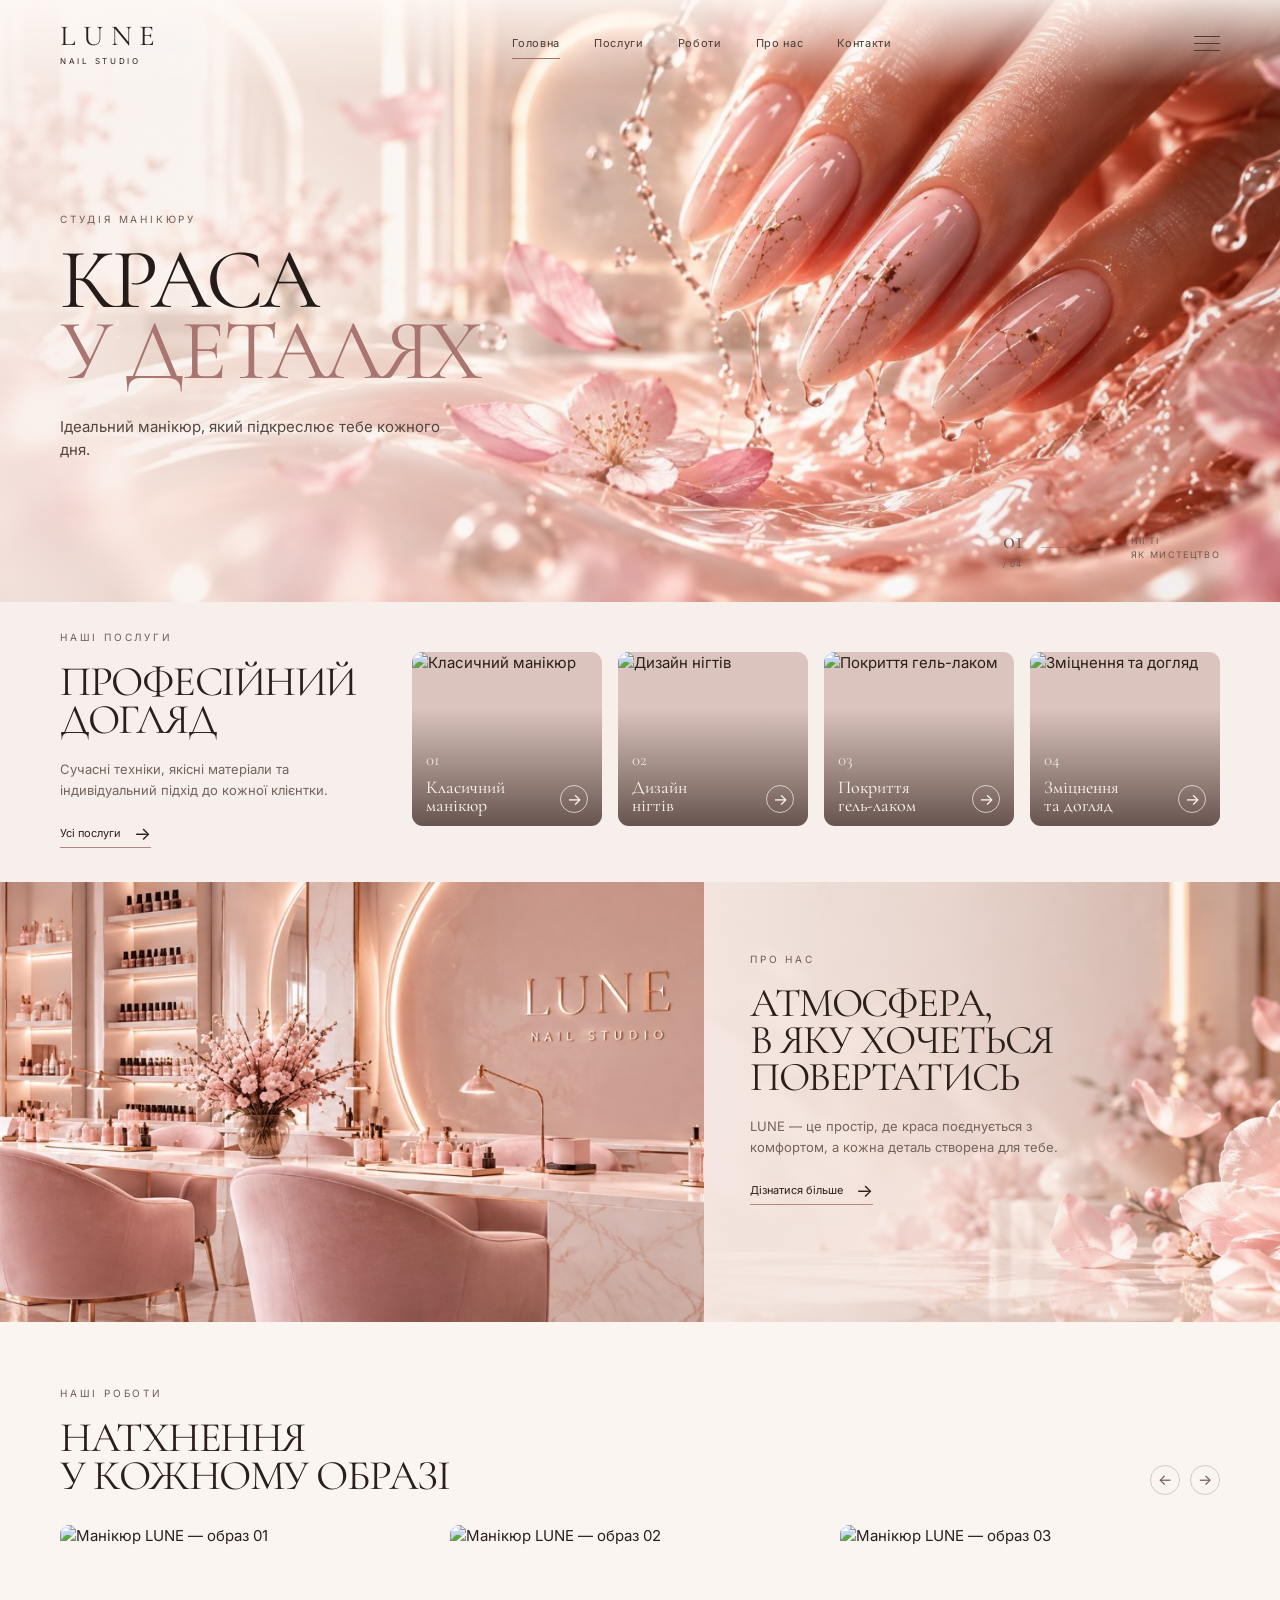
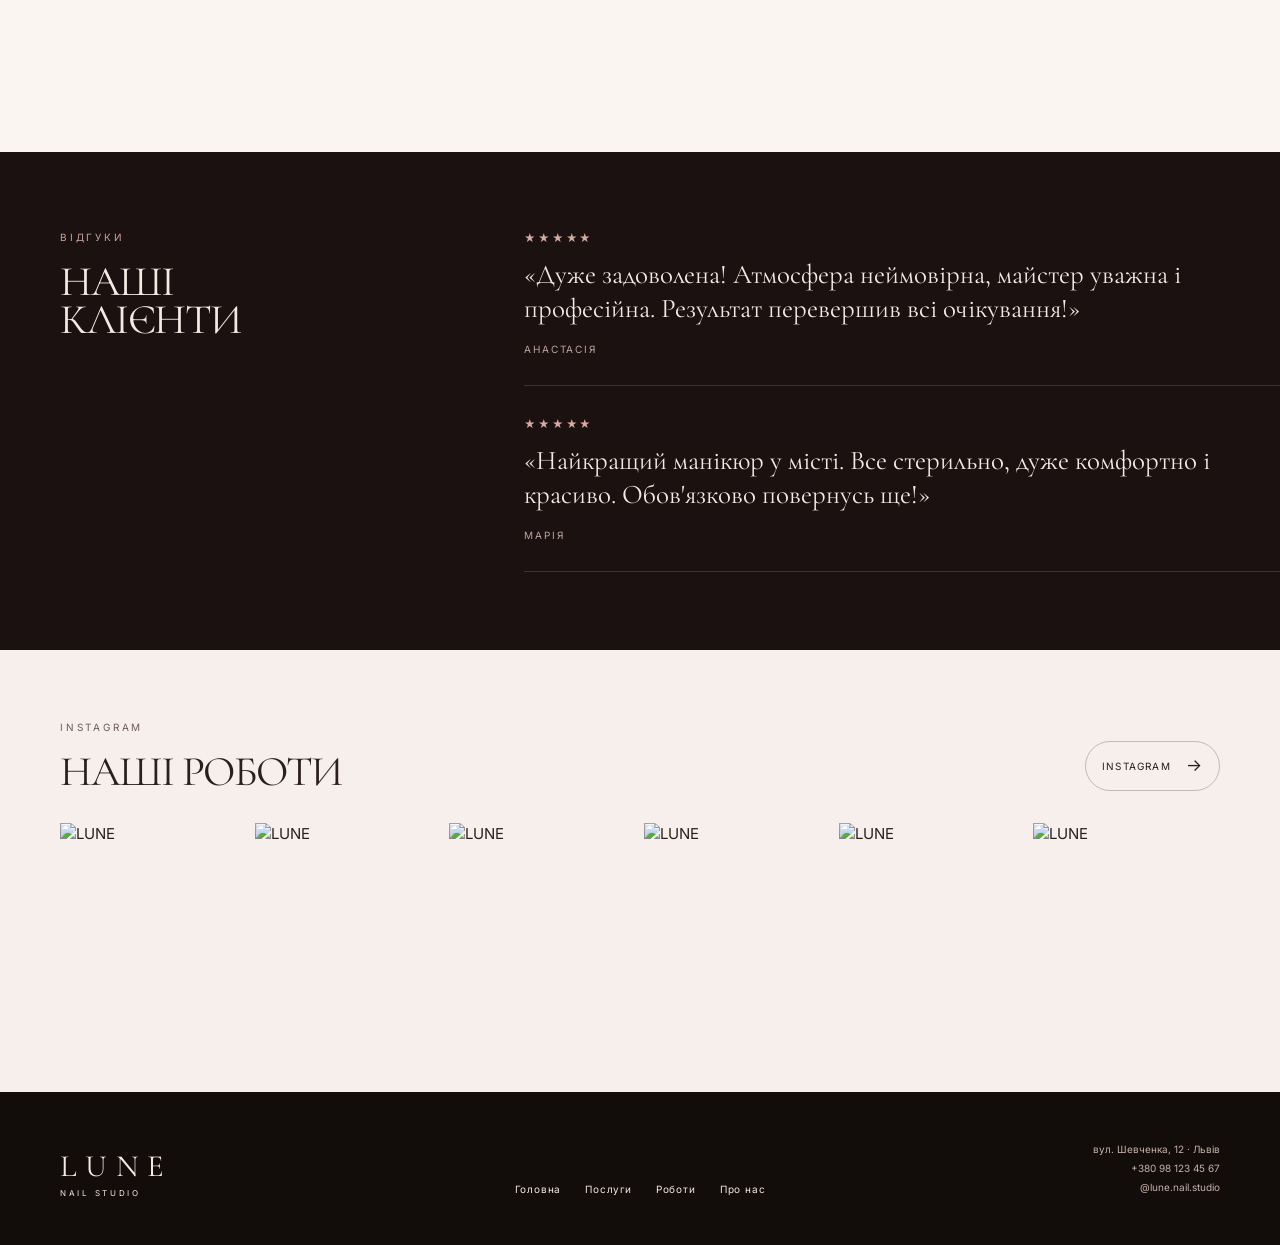
==== commit 37584c32: "Add files via upload" ====
--- a/index.html
+++ b/index.html
@@ -577,7 +577,7 @@
     <main>
       <!-- HERO -->
       <section class="ld-hero" id="ldHero">
-        <img class="ld-hero__image" src="assets/desktop/hero.jpg"
+        <img class="ld-hero__image" src="./assets/desktop/hero.jpg"
              alt="LUNE Nail Studio — манікюр" width="1536" height="562" fetchpriority="high">
         <div class="ld-hero__veil" aria-hidden="true"></div>
 
@@ -606,23 +606,23 @@
           </div>
 
           <div class="ld-services__grid">
-            <article class="ld-service-card">
-              <img src="assets/desktop/service-classic.png" alt="Класичний манікюр" loading="lazy">
+            <article class="ld-service-card" data-service="classic" tabindex="0" role="button" aria-label="Відкрити опис: Класичний манікюр">
+              <img src="./assets/desktop/service-classic.jpg" alt="Класичний манікюр" loading="lazy">
               <div class="ld-service-card__veil"></div>
               <div class="ld-service-card__text"><span>01</span><h3>Класичний<br>манікюр</h3><b>→</b></div>
             </article>
-            <article class="ld-service-card">
-              <img src="assets/desktop/service-design.png" alt="Дизайн нігтів" loading="lazy">
+            <article class="ld-service-card" data-service="design" tabindex="0" role="button" aria-label="Відкрити опис: Дизайн нігтів">
+              <img src="./assets/desktop/service-design.jpg" alt="Дизайн нігтів" loading="lazy">
               <div class="ld-service-card__veil"></div>
               <div class="ld-service-card__text"><span>02</span><h3>Дизайн<br>нігтів</h3><b>→</b></div>
             </article>
-            <article class="ld-service-card">
-              <img src="assets/desktop/service-gel.png" alt="Покриття гель-лаком" loading="lazy">
+            <article class="ld-service-card" data-service="gel" tabindex="0" role="button" aria-label="Відкрити опис: Покриття гель-лаком">
+              <img src="./assets/desktop/service-gel.jpg" alt="Покриття гель-лаком" loading="lazy">
               <div class="ld-service-card__veil"></div>
               <div class="ld-service-card__text"><span>03</span><h3>Покриття<br>гель-лаком</h3><b>→</b></div>
             </article>
-            <article class="ld-service-card">
-              <img src="assets/desktop/service-strengthening.png" alt="Зміцнення та догляд" loading="lazy">
+            <article class="ld-service-card" data-service="strengthening" tabindex="0" role="button" aria-label="Відкрити опис: Зміцнення та догляд">
+              <img src="./assets/desktop/service-strengthening.jpg" alt="Зміцнення та догляд" loading="lazy">
               <div class="ld-service-card__veil"></div>
               <div class="ld-service-card__text"><span>04</span><h3>Зміцнення<br>та догляд</h3><b>→</b></div>
             </article>
@@ -633,11 +633,11 @@
       <!-- ABOUT -->
       <section class="ld-about" id="ldAbout">
         <div class="ld-about__image ld-about__image--chairs">
-          <img src="assets/desktop/about-chairs.jpg" alt="Інтер'єр LUNE Nail Studio" loading="lazy">
+          <img src="./assets/desktop/about-chairs.jpg" alt="Інтер'єр LUNE Nail Studio" loading="lazy">
         </div>
         <div class="ld-about__panel">
           <div class="ld-about__flower-image">
-            <img src="assets/desktop/about-flowers.jpg" alt="" loading="lazy">
+            <img src="./assets/desktop/about-flowers.jpg" alt="" loading="lazy">
           </div>
           <div class="ld-about__copy">
             <p class="ld-eyebrow">ПРО НАС</p>
@@ -659,11 +659,9 @@
             <div class="ld-works__arrows" aria-hidden="true"><span>←</span><span>→</span></div>
           </div>
           <div class="ld-works__track">
-            <figure><img src="assets/desktop/work-01.png" alt="Манікюр LUNE" loading="lazy"></figure>
-            <figure><img src="assets/desktop/work-02.png" alt="Манікюр LUNE" loading="lazy"></figure>
-            <figure><img src="assets/desktop/work-03.png" alt="Манікюр LUNE" loading="lazy"></figure>
-            <figure><img src="assets/desktop/work-04.png" alt="Манікюр LUNE" loading="lazy"></figure>
-            <figure><img src="assets/desktop/work-05.png" alt="Манікюр LUNE" loading="lazy"></figure>
+            <figure><img src="./assets/desktop/work-01.jpg" alt="Манікюр LUNE — образ 01" loading="lazy"></figure>
+            <figure><img src="./assets/desktop/work-02.jpg" alt="Манікюр LUNE — образ 02" loading="lazy"></figure>
+            <figure><img src="./assets/desktop/work-03.jpg" alt="Манікюр LUNE — образ 03" loading="lazy"></figure>
           </div>
         </div>
       </section>
@@ -690,12 +688,12 @@
             <a class="ld-outline" href="https://instagram.com/lune.nail.studio" target="_blank" rel="noopener">Instagram <span>→</span></a>
           </div>
           <div class="ld-instagram__grid">
-            <a href="https://instagram.com/lune.nail.studio" target="_blank" rel="noopener"><img src="assets/desktop/work-01.png" alt="LUNE" loading="lazy"></a>
-            <a href="https://instagram.com/lune.nail.studio" target="_blank" rel="noopener"><img src="assets/desktop/work-02.png" alt="LUNE" loading="lazy"></a>
-            <a href="https://instagram.com/lune.nail.studio" target="_blank" rel="noopener"><img src="assets/desktop/work-03.png" alt="LUNE" loading="lazy"></a>
-            <a href="https://instagram.com/lune.nail.studio" target="_blank" rel="noopener"><img src="assets/desktop/work-04.png" alt="LUNE" loading="lazy"></a>
-            <a href="https://instagram.com/lune.nail.studio" target="_blank" rel="noopener"><img src="assets/desktop/work-05.png" alt="LUNE" loading="lazy"></a>
-            <a href="https://instagram.com/lune.nail.studio" target="_blank" rel="noopener"><img src="assets/desktop/work-01.png" alt="LUNE" loading="lazy"></a>
+            <a href="https://instagram.com/lune.nail.studio" target="_blank" rel="noopener"><img src="./assets/desktop/work-01.jpg" alt="LUNE" loading="lazy"></a>
+            <a href="https://instagram.com/lune.nail.studio" target="_blank" rel="noopener"><img src="./assets/desktop/work-02.jpg" alt="LUNE" loading="lazy"></a>
+            <a href="https://instagram.com/lune.nail.studio" target="_blank" rel="noopener"><img src="./assets/desktop/work-03.jpg" alt="LUNE" loading="lazy"></a>
+            <a href="https://instagram.com/lune.nail.studio" target="_blank" rel="noopener"><img src="./assets/desktop/work-02.jpg" alt="LUNE" loading="lazy"></a>
+            <a href="https://instagram.com/lune.nail.studio" target="_blank" rel="noopener"><img src="./assets/desktop/work-03.jpg" alt="LUNE" loading="lazy"></a>
+            <a href="https://instagram.com/lune.nail.studio" target="_blank" rel="noopener"><img src="./assets/desktop/work-01.jpg" alt="LUNE" loading="lazy"></a>
           </div>
         </div>
       </section>
@@ -713,9 +711,25 @@
           <div class="ld-footer__contact">вул. Шевченка, 12 · Львів<br>+380 98 123 45 67<br>@lune.nail.studio</div>
         </div>
       </footer>
-    </main>
+    
+
+      <!-- DESKTOP SERVICE DETAIL MODAL -->
+      <div class="ld-service-modal" id="ldServiceModal" aria-hidden="true">
+        <div class="ld-service-modal__backdrop" data-service-close></div>
+        <div class="ld-service-modal__dialog" role="dialog" aria-modal="true" aria-labelledby="ldServiceModalTitle">
+          <button class="ld-service-modal__close" type="button" data-service-close aria-label="Закрити">×</button>
+          <div class="ld-service-modal__media"><img id="ldServiceModalImage" src="" alt=""></div>
+          <div class="ld-service-modal__body">
+            <p class="ld-eyebrow">ПОСЛУГА</p>
+            <h2 class="ld-title" id="ldServiceModalTitle"></h2>
+            <p class="ld-service-modal__description" id="ldServiceModalDescription"></p>
+            <div class="ld-service-modal__meta" id="ldServiceModalMeta"></div>
+          </div>
+        </div>
+      </div>
+</main>
   </div>
-  <link rel="stylesheet" href="desktop.css?v=20261006-v28">
-  <script src="desktop.js?v=20261006-v28" defer></script>
+  <link rel="stylesheet" href="desktop.css?v=20261006-v31">
+  <script src="desktop.js?v=20261006-v31" defer></script>
 </body>
 </html>
--- a/desktop.css
+++ b/desktop.css
@@ -1,4 +1,4 @@
-/* LUNE DESKTOP v28 — isolated desktop presentation. */
+/* LUNE DESKTOP v31 — isolated desktop presentation. */
 #luneDesktop { display:none; }
 
 @media (min-width: 768px) {
@@ -129,3 +129,23 @@
 @media (max-width: 767px) {
   #luneDesktop { display:none !important; }
 }
+
+
+/* Desktop service detail interaction — desktop only. */
+@media (min-width: 768px) {
+  .ld-service-card { cursor:pointer; outline:none; }
+  .ld-service-card:focus-visible { box-shadow:0 0 0 2px #a87570,0 0 0 5px rgba(168,117,112,.18); }
+  .ld-works__track { grid-template-columns:repeat(3,minmax(0,1fr)); }
+
+  .ld-service-modal { position:fixed; inset:0; z-index:100; display:none; align-items:center; justify-content:center; padding:32px; }
+  .ld-service-modal.is-open { display:flex; }
+  .ld-service-modal__backdrop { position:absolute; inset:0; background:rgba(25,16,14,.55); backdrop-filter:blur(5px); }
+  .ld-service-modal__dialog { position:relative; z-index:1; width:min(980px,92vw); max-height:90vh; overflow:auto; display:grid; grid-template-columns:48% 52%; background:#f7efeb; border-radius:16px; box-shadow:0 24px 80px rgba(25,16,14,.28); }
+  .ld-service-modal__media { min-height:540px; background:#eadbd5; }
+  .ld-service-modal__media img { width:100%; height:100%; min-height:540px; object-fit:cover; }
+  .ld-service-modal__body { padding:70px 58px; align-self:center; }
+  .ld-service-modal__body .ld-title { font-size:clamp(42px,4vw,64px); margin-bottom:24px; }
+  .ld-service-modal__description { max-width:420px; margin:0; color:#6d5a53; font-size:15px; line-height:1.75; }
+  .ld-service-modal__meta { margin-top:28px; padding-top:18px; border-top:1px solid rgba(42,31,27,.14); color:#715852; font-size:10px; letter-spacing:.12em; text-transform:uppercase; }
+  .ld-service-modal__close { position:absolute; top:18px; right:18px; z-index:3; width:40px; height:40px; border:1px solid rgba(42,31,27,.2); border-radius:50%; background:rgba(247,239,235,.86); color:#2a1f1b; font-size:25px; line-height:1; cursor:pointer; }
+}
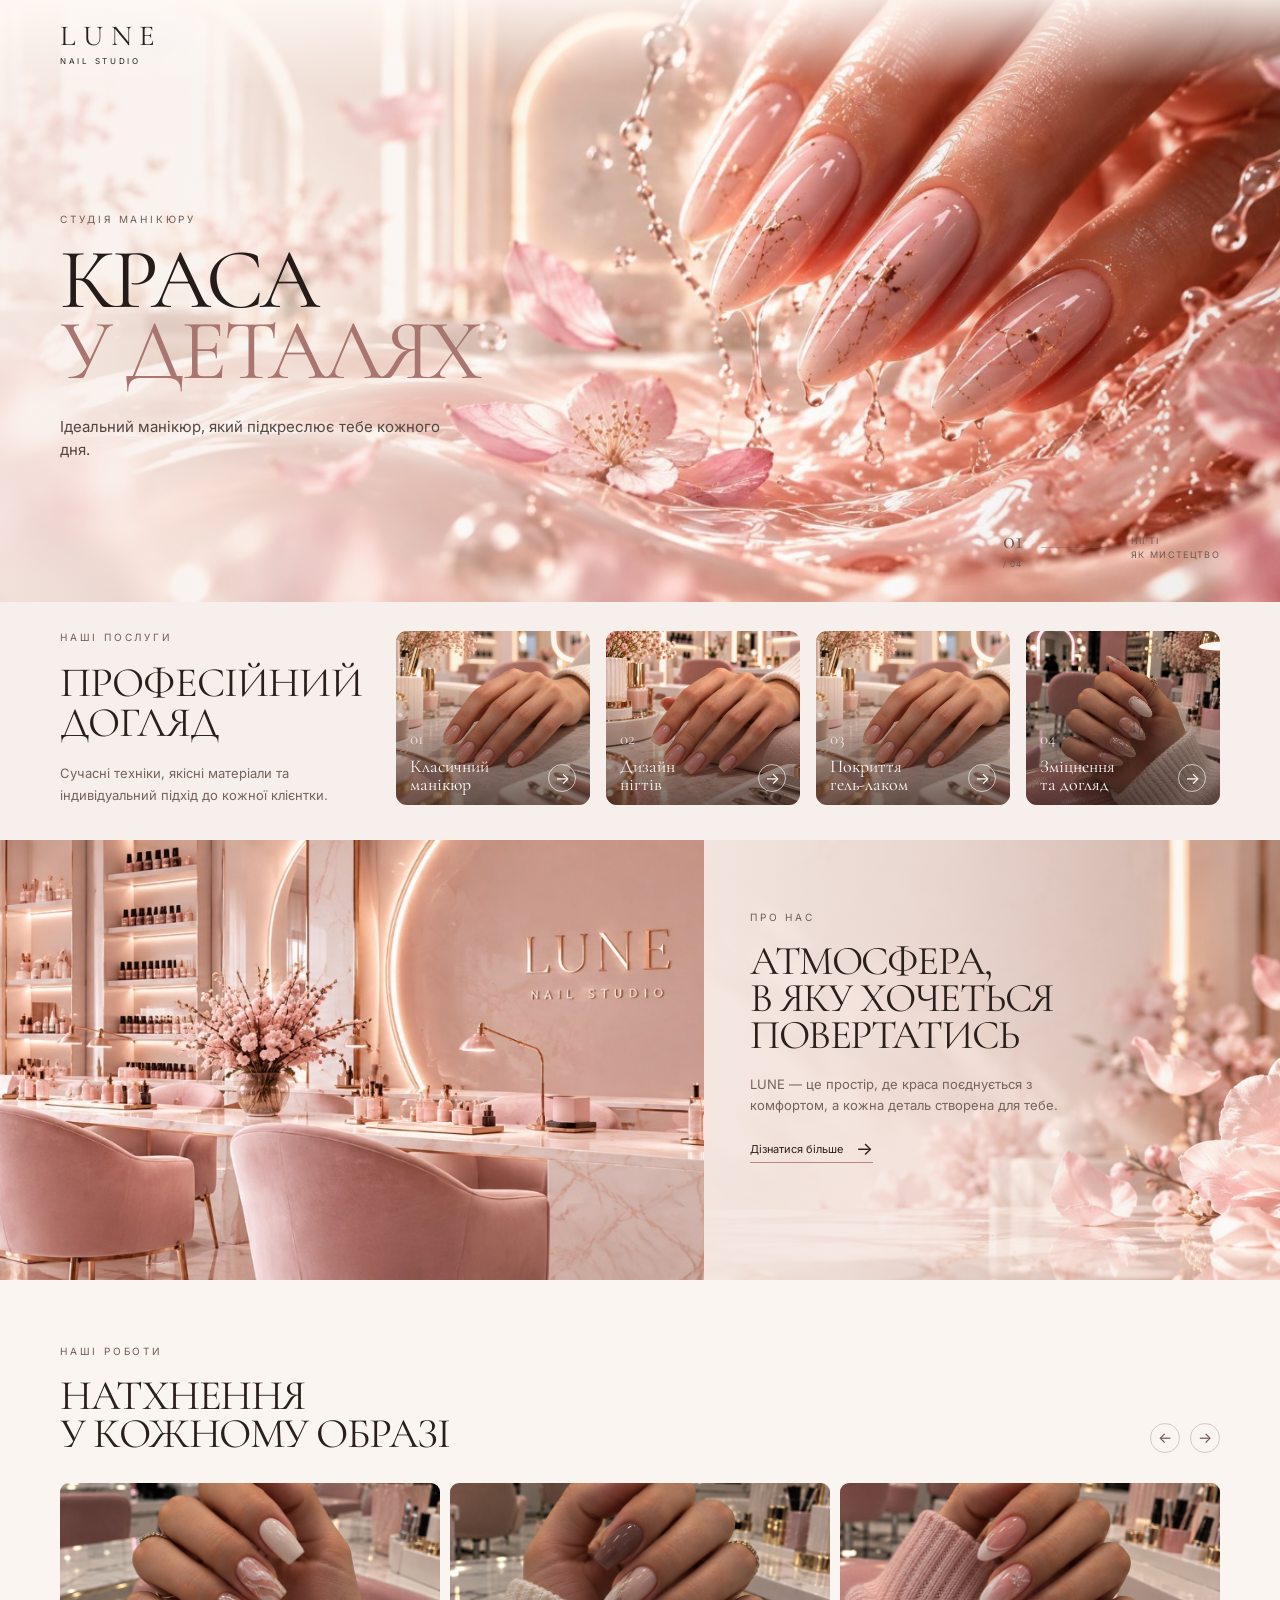
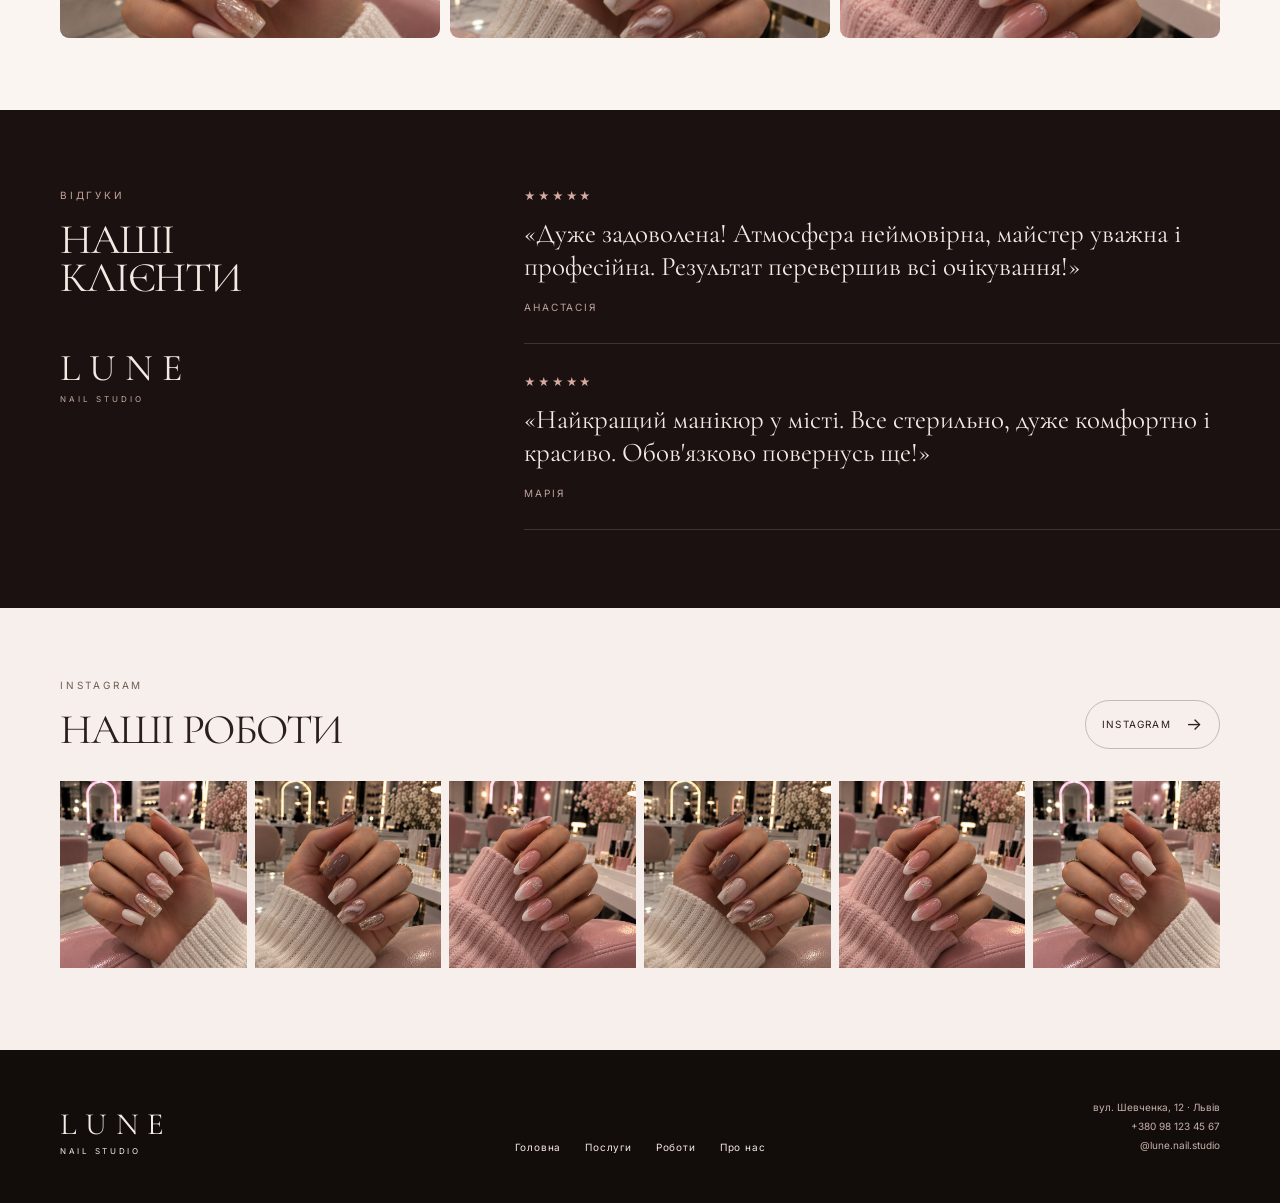
==== commit e756291a: "Add files via upload" ====
--- a/index.html
+++ b/index.html
@@ -602,7 +602,6 @@
             <p class="ld-eyebrow">НАШІ ПОСЛУГИ</p>
             <h2 class="ld-title">ПРОФЕСІЙНИЙ<br>ДОГЛЯД</h2>
             <p class="ld-muted">Сучасні техніки, якісні матеріали та індивідуальний підхід до кожної клієнтки.</p>
-            <a class="ld-text-link" href="#ldServices">Усі послуги <span>→</span></a>
           </div>
 
           <div class="ld-services__grid">
@@ -672,6 +671,10 @@
           <div>
             <p class="ld-eyebrow">ВІДГУКИ</p>
             <h2 class="ld-title">НАШІ<br>КЛІЄНТИ</h2>
+            <div class="ld-reviews__brand" aria-label="LUNE Nail Studio">
+              <span class="ld-reviews__brand-word">LUNE</span>
+              <span class="ld-reviews__brand-sub">NAIL STUDIO</span>
+            </div>
           </div>
           <div class="ld-review-list">
             <article><div class="ld-stars">★★★★★</div><blockquote>«Дуже задоволена! Атмосфера неймовірна, майстер уважна і професійна. Результат перевершив всі очікування!»</blockquote><p>Анастасія</p></article>
@@ -729,7 +732,7 @@
       </div>
 </main>
   </div>
-  <link rel="stylesheet" href="desktop.css?v=20261006-v31">
-  <script src="desktop.js?v=20261006-v31" defer></script>
+  <link rel="stylesheet" href="desktop.css?v=20261006-v32">
+  <script src="desktop.js?v=20261006-v32" defer></script>
 </body>
 </html>
--- a/desktop.css
+++ b/desktop.css
@@ -149,3 +149,22 @@
   .ld-service-modal__meta { margin-top:28px; padding-top:18px; border-top:1px solid rgba(42,31,27,.14); color:#715852; font-size:10px; letter-spacing:.12em; text-transform:uppercase; }
   .ld-service-modal__close { position:absolute; top:18px; right:18px; z-index:3; width:40px; height:40px; border:1px solid rgba(42,31,27,.2); border-radius:50%; background:rgba(247,239,235,.86); color:#2a1f1b; font-size:25px; line-height:1; cursor:pointer; }
 }
+
+/* v32 desktop-only refinements. Mobile is untouched. */
+@media (min-width: 768px) {
+  /* The desktop hero keeps the brand mark, but removes the navigation controls requested by the client. */
+  .ld-header .ld-nav,
+  .ld-header .ld-header__menu { display:none !important; }
+  .ld-header__inner { justify-content:flex-start !important; }
+
+  /* Give the service heading its own safe column so the last word never sits beneath a card. */
+  .ld-services__layout { grid-template-columns:300px minmax(0,1fr) !important; gap:36px !important; }
+  .ld-services__intro { min-width:0; padding-right:8px; }
+  .ld-services__intro .ld-title { font-size:clamp(42px,3.2vw,54px) !important; line-height:.96 !important; letter-spacing:-.02em; }
+  .ld-services__intro .ld-muted { max-width:270px; }
+
+  /* Reviews: use the empty left area for a compact LUNE signature. */
+  .ld-reviews__brand { margin-top:54px; display:flex; flex-direction:column; width:max-content; }
+  .ld-reviews__brand-word { font-family:var(--ff-head, Georgia, serif); font-size:38px; line-height:.9; letter-spacing:.24em; }
+  .ld-reviews__brand-sub { margin-top:8px; font-size:8px; letter-spacing:.38em; color:#c9aaa2; }
+}
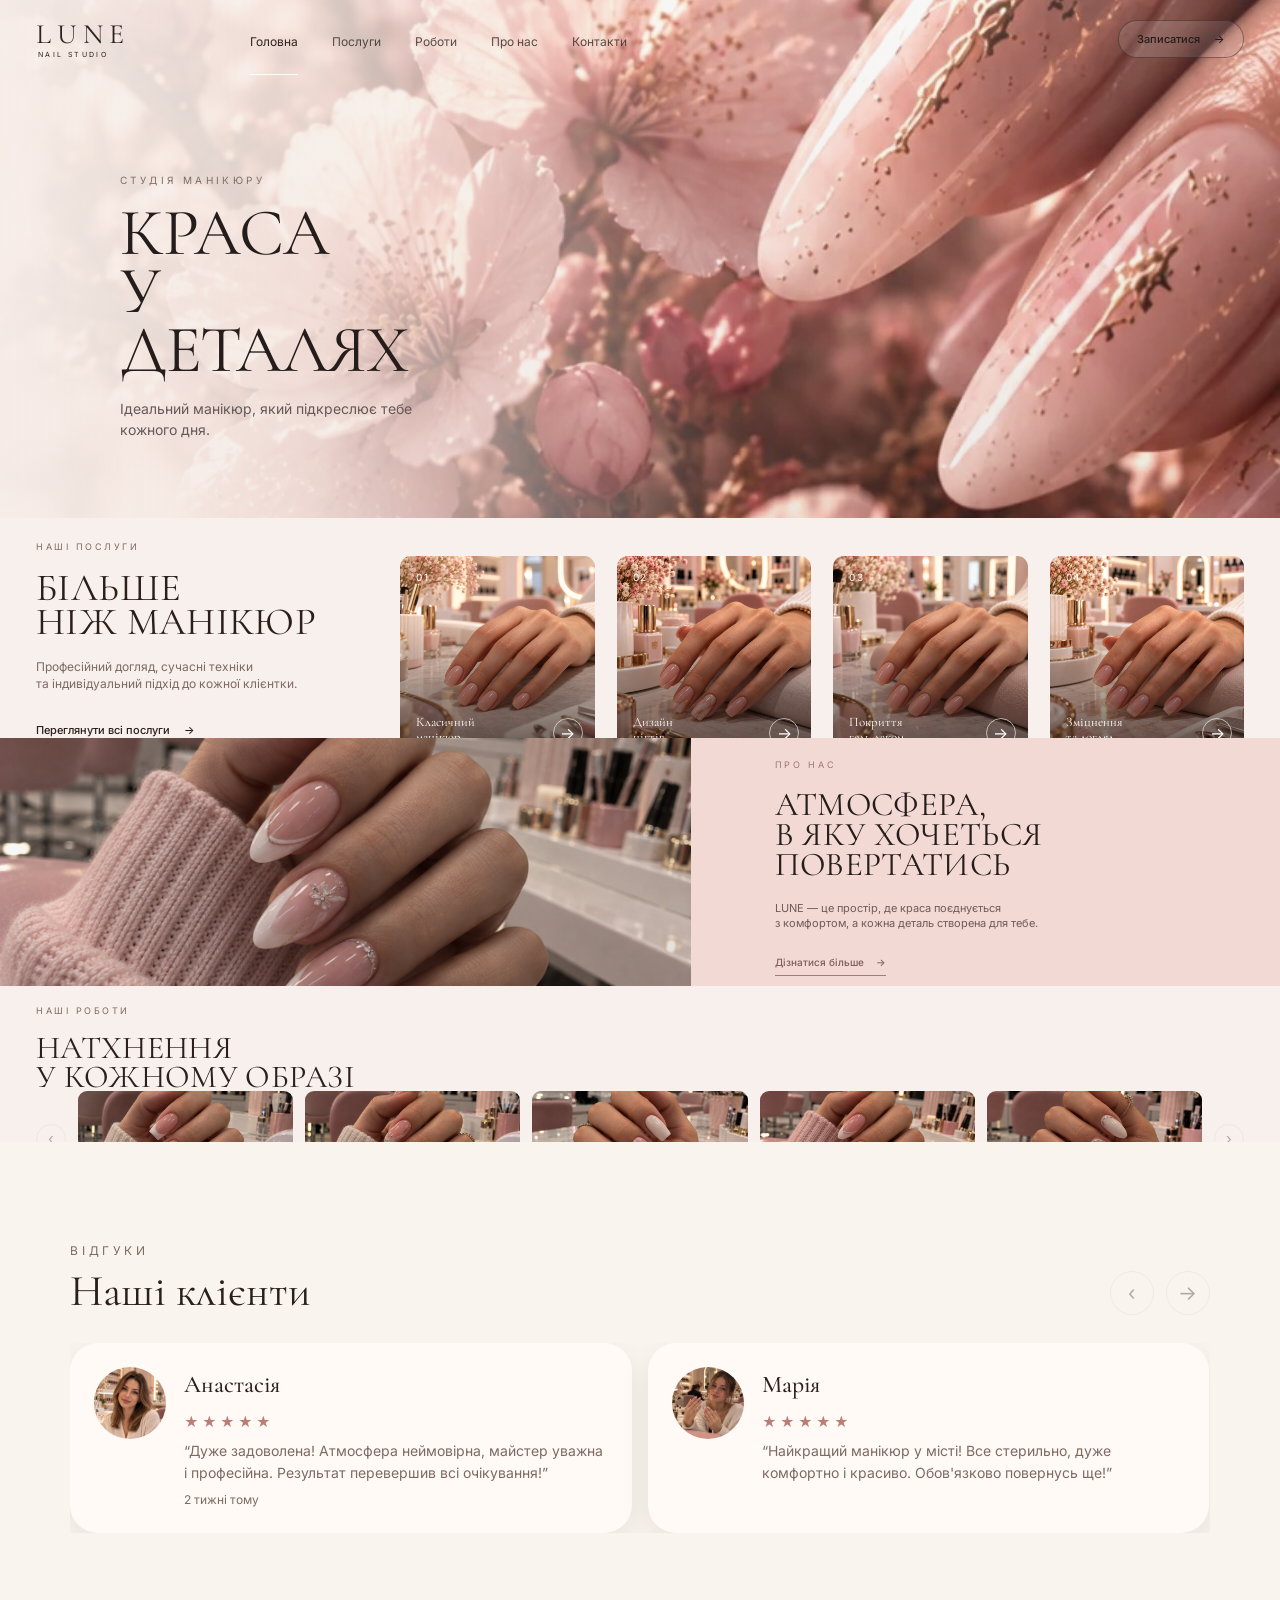
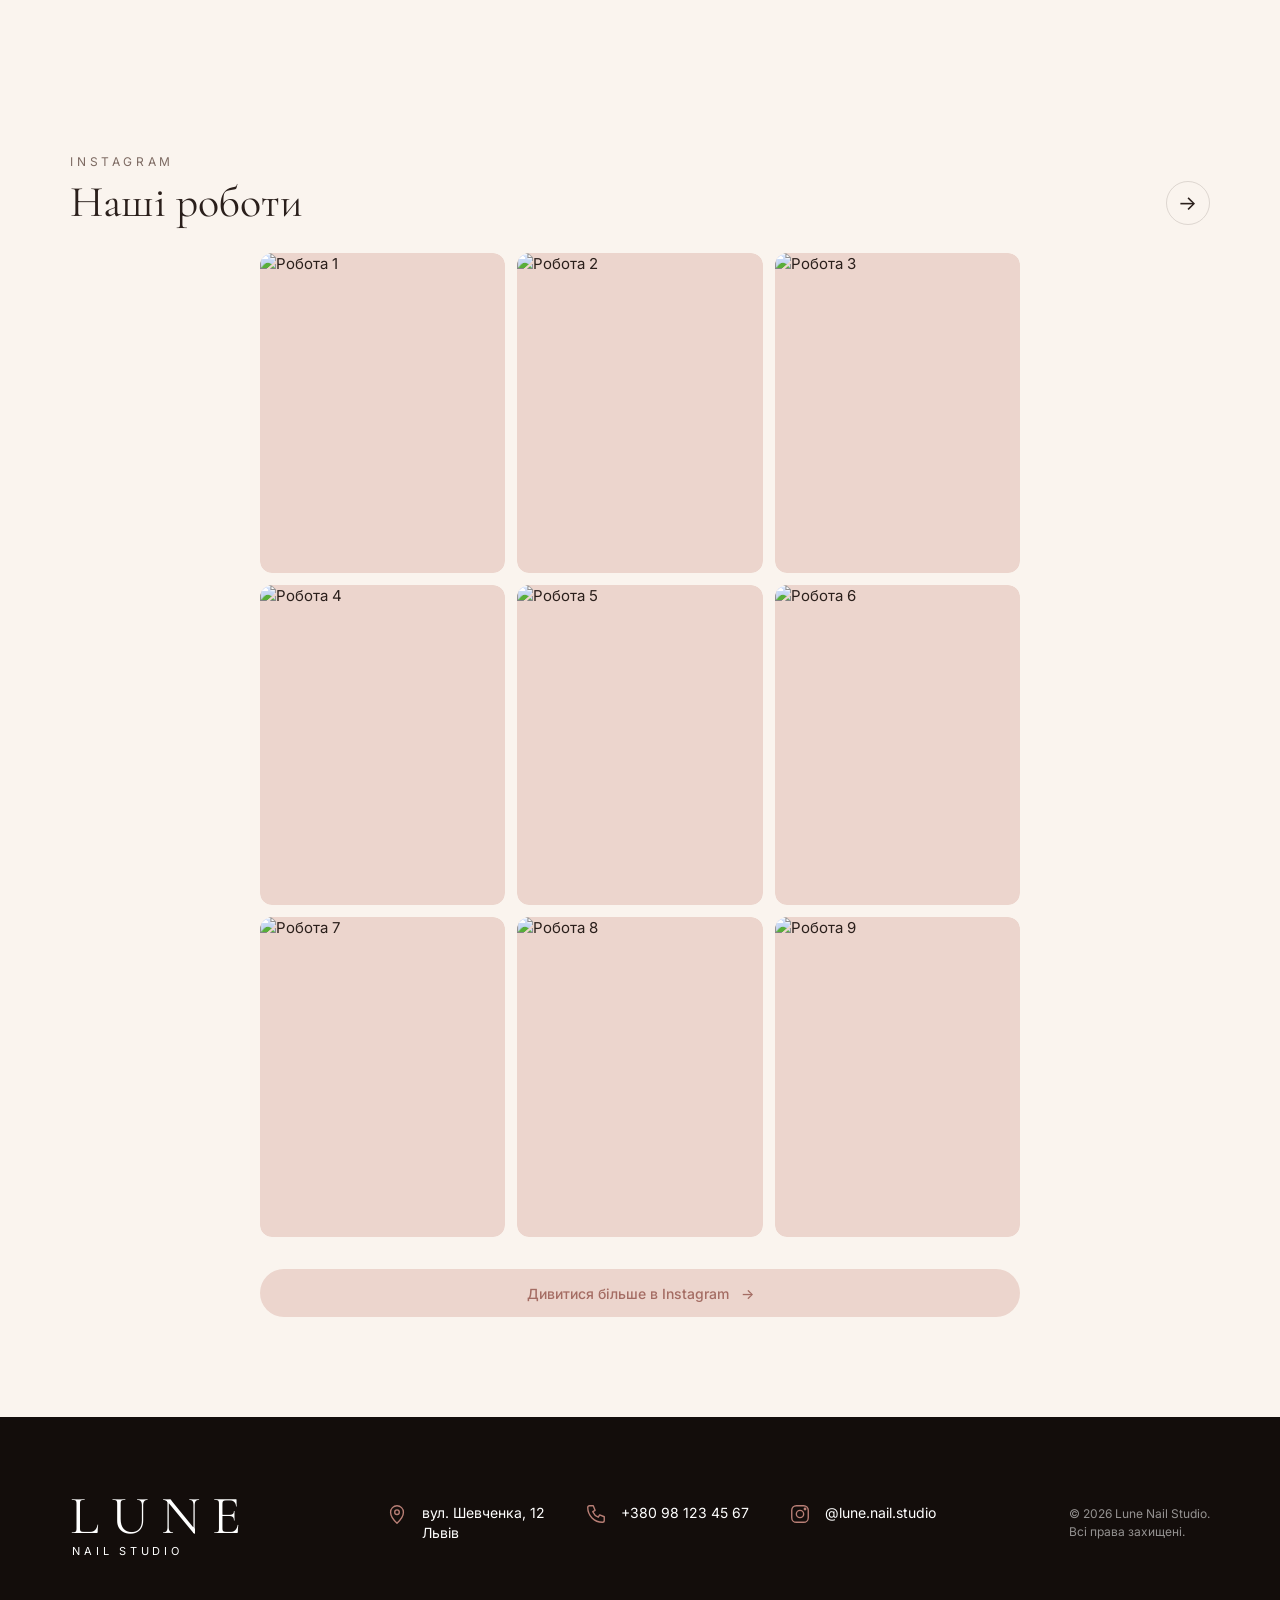
==== commit 8228c2e2: "Add files via upload" ====
--- a/index.html
+++ b/index.html
@@ -128,7 +128,7 @@
       <ul class="services__list">
         <li class="svc-card svc-card--1">
           <button type="button" data-open-booking data-service="classic">
-            <img src="assets/images/service-classic.png" alt="" width="320" height="460" loading="lazy">
+            <img src="assets/classic-manicure.png" alt="" width="320" height="460" loading="lazy">
             <span class="svc-card__shade"></span>
             <span class="svc-card__num">01</span>
             <span class="svc-card__name">Класичний<br>манікюр</span>
@@ -138,7 +138,7 @@
 
         <li class="svc-card svc-card--2">
           <button type="button" data-open-booking data-service="design">
-            <img src="assets/images/service-design.png" alt="" width="320" height="460" loading="lazy">
+            <img src="assets/nail-design.png" alt="" width="320" height="460" loading="lazy">
             <span class="svc-card__shade"></span>
             <span class="svc-card__num">02</span>
             <span class="svc-card__name">Дизайн<br>нігтів</span>
@@ -148,7 +148,7 @@
 
         <li class="svc-card svc-card--3">
           <button type="button" data-open-booking data-service="gel">
-            <img src="assets/images/service-gel.png" alt="" width="320" height="460" loading="lazy">
+            <img src="assets/gel-polish.png" alt="" width="320" height="460" loading="lazy">
             <span class="svc-card__shade"></span>
             <span class="svc-card__num">03</span>
             <span class="svc-card__name">Покриття<br>гель-лаком</span>
@@ -158,7 +158,7 @@
 
         <li class="svc-card svc-card--4">
           <button type="button" data-open-booking data-service="strengthening">
-            <img src="assets/images/service-strengthening.png" alt="" width="320" height="460" loading="lazy">
+            <img src="assets/nail-strengthening.png" alt="" width="320" height="460" loading="lazy">
             <span class="svc-card__shade"></span>
             <span class="svc-card__num">04</span>
             <span class="svc-card__name">Зміцнення<br>та догляд</span>
@@ -212,11 +212,11 @@
 
         <div class="works__viewport">
           <ul class="works__track" id="worksTrack">
-            <li><img src="assets/mobile-gallery-1.png" alt="Робота 1" width="320" height="200" loading="lazy"></li>
-            <li><img src="assets/mobile-gallery-2.png" alt="Робота 2" width="320" height="200" loading="lazy"></li>
-            <li><img src="assets/mobile-gallery-3.png" alt="Робота 3" width="320" height="200" loading="lazy"></li>
-            <li><img src="assets/mobile-gallery-4.png" alt="Робота 4" width="320" height="200" loading="lazy"></li>
-            <li><img src="assets/mobile-gallery-5.png" alt="Робота 5" width="320" height="200" loading="lazy"></li>
+            <li><img src="assets/images/gallery-1.jpg" alt="Робота 1" width="320" height="200" loading="lazy"></li>
+            <li><img src="assets/images/gallery-2.jpg" alt="Робота 2" width="320" height="200" loading="lazy"></li>
+            <li><img src="assets/images/gallery-3.jpg" alt="Робота 3" width="320" height="200" loading="lazy"></li>
+            <li><img src="assets/images/gallery-4.jpg" alt="Робота 4" width="320" height="200" loading="lazy"></li>
+            <li><img src="assets/images/gallery-5.jpg" alt="Робота 5" width="320" height="200" loading="lazy"></li>
           </ul>
         </div>
 
@@ -277,12 +277,12 @@
       </header>
 
       <ul class="insta__grid">
-        <li><img src="assets/mobile-gallery-1.png" alt="Робота 1" width="320" height="320" loading="lazy"></li>
-        <li><img src="assets/mobile-gallery-2.png" alt="Робота 2" width="320" height="320" loading="lazy"></li>
-        <li><img src="assets/mobile-gallery-3.png" alt="Робота 3" width="320" height="320" loading="lazy"></li>
-        <li><img src="assets/mobile-gallery-4.png" alt="Робота 4" width="320" height="320" loading="lazy"></li>
-        <li><img src="assets/mobile-gallery-5.png" alt="Робота 5" width="320" height="320" loading="lazy"></li>
-        <li><img src="assets/mobile-gallery-6.png" alt="Робота 6" width="320" height="320" loading="lazy"></li>
+        <li><img src="assets/images/gallery-1.jpg" alt="Робота 1" width="320" height="320" loading="lazy"></li>
+        <li><img src="assets/images/gallery-2.jpg" alt="Робота 2" width="320" height="320" loading="lazy"></li>
+        <li><img src="assets/images/gallery-3.jpg" alt="Робота 3" width="320" height="320" loading="lazy"></li>
+        <li><img src="assets/images/gallery-4.jpg" alt="Робота 4" width="320" height="320" loading="lazy"></li>
+        <li><img src="assets/images/gallery-5.jpg" alt="Робота 5" width="320" height="320" loading="lazy"></li>
+        <li><img src="assets/images/gallery-6.jpg" alt="Робота 6" width="320" height="320" loading="lazy"></li>
         <li><img src="assets/images/gallery-7.jpg" alt="Робота 7" width="320" height="320" loading="lazy"></li>
         <li><img src="assets/images/gallery-8.jpg" alt="Робота 8" width="320" height="320" loading="lazy"></li>
         <li><img src="assets/images/gallery-9.jpg" alt="Робота 9" width="320" height="320" loading="lazy"></li>
@@ -355,21 +355,21 @@
           <ul class="options">
             <li><label class="option">
               <input type="radio" name="service" value="classic" data-name="Класичний манікюр" data-duration="60" data-price="500">
-              <img src="assets/images/service-classic.png" alt="" width="96" height="96">
+              <img src="assets/classic-manicure.png" alt="" width="96" height="96">
               <span class="option__body"><strong>Класичний<br>манікюр</strong><small>60 хв • 500 грн</small></span>
               <span class="option__mark" aria-hidden="true"></span>
             </label></li>
 
             <li><label class="option">
               <input type="radio" name="service" value="gel" data-name="Покриття гель-лаком" data-duration="90" data-price="800">
-              <img src="assets/images/service-gel.png" alt="" width="96" height="96">
+              <img src="assets/gel-polish.png" alt="" width="96" height="96">
               <span class="option__body"><strong>Покриття<br>гель-лаком</strong><small>90 хв • 800 грн</small></span>
               <span class="option__mark" aria-hidden="true"></span>
             </label></li>
 
             <li><label class="option">
               <input type="radio" name="service" value="design" data-name="Дизайн нігтів" data-duration="90" data-price="900">
-              <img src="assets/images/service-design.png" alt="" width="96" height="96">
+              <img src="assets/nail-design.png" alt="" width="96" height="96">
               <span class="option__body"><strong>Дизайн нігтів</strong><small>90 хв • 900 грн</small></span>
               <span class="option__mark" aria-hidden="true"></span>
             </label></li>
@@ -383,7 +383,7 @@
 
             <li><label class="option">
               <input type="radio" name="service" value="strengthening" data-name="Зміцнення нігтів" data-duration="60" data-price="600">
-              <img src="assets/images/service-strengthening.png" alt="" width="96" height="96">
+              <img src="assets/nail-strengthening.png" alt="" width="96" height="96">
               <span class="option__body"><strong>Зміцнення нігтів</strong><small>60 хв • 600 грн</small></span>
               <span class="option__mark" aria-hidden="true"></span>
             </label></li>
@@ -552,187 +552,5 @@
   <script src="js/main.js?v=20261004-desktop-slider-fix" defer></script>
   <script src="js/booking.js?v=20261003" defer></script>
   <script src="intro.js?v=20261004-mobile-polish1" defer></script>
-
-  <!-- DESKTOP VERSION: isolated rebuild. Hidden below 768px. -->
-  <div id="luneDesktop" class="ld">
-    <header class="ld-header">
-      <div class="ld-header__inner">
-        <a class="ld-logo" href="#ldHero" aria-label="LUNE Nail Studio">
-          <span class="ld-logo__word">LUNE</span>
-          <span class="ld-logo__sub">NAIL STUDIO</span>
-        </a>
-        <nav class="ld-nav" aria-label="Навігація">
-          <a class="is-active" href="#ldHero">Головна</a>
-          <a href="#ldServices">Послуги</a>
-          <a href="#ldWorks">Роботи</a>
-          <a href="#ldAbout">Про нас</a>
-          <a href="#ldContacts">Контакти</a>
-        </nav>
-        <div class="ld-header__menu" aria-hidden="true">
-          <span></span><span></span><span></span>
-        </div>
-      </div>
-    </header>
-
-    <main>
-      <!-- HERO -->
-      <section class="ld-hero" id="ldHero">
-        <img class="ld-hero__image" src="./assets/desktop/hero.jpg"
-             alt="LUNE Nail Studio — манікюр" width="1536" height="562" fetchpriority="high">
-        <div class="ld-hero__veil" aria-hidden="true"></div>
-
-        <div class="ld-hero__content ld-wrap">
-          <div class="ld-hero__copy">
-            <p class="ld-kicker">СТУДІЯ МАНІКЮРУ</p>
-            <h1>КРАСА<br><span>У ДЕТАЛЯХ</span></h1>
-            <p class="ld-hero__lead">Ідеальний манікюр, який підкреслює тебе кожного дня.</p>
-          </div>
-          <div class="ld-hero__meta">
-            <div class="ld-hero__index"><strong>01</strong><span>/ 04</span></div>
-            <div class="ld-hero__rule"></div>
-            <div class="ld-hero__caption">НІГТІ<br>ЯК МИСТЕЦТВО</div>
-          </div>
-        </div>
-      </section>
-
-      <!-- SERVICES -->
-      <section class="ld-services" id="ldServices">
-        <div class="ld-wrap ld-services__layout">
-          <div class="ld-services__intro">
-            <p class="ld-eyebrow">НАШІ ПОСЛУГИ</p>
-            <h2 class="ld-title">ПРОФЕСІЙНИЙ<br>ДОГЛЯД</h2>
-            <p class="ld-muted">Сучасні техніки, якісні матеріали та індивідуальний підхід до кожної клієнтки.</p>
-          </div>
-
-          <div class="ld-services__grid">
-            <article class="ld-service-card" data-service="classic" tabindex="0" role="button" aria-label="Відкрити опис: Класичний манікюр">
-              <img src="./assets/desktop/service-classic.jpg" alt="Класичний манікюр" loading="lazy">
-              <div class="ld-service-card__veil"></div>
-              <div class="ld-service-card__text"><span>01</span><h3>Класичний<br>манікюр</h3><b>→</b></div>
-            </article>
-            <article class="ld-service-card" data-service="design" tabindex="0" role="button" aria-label="Відкрити опис: Дизайн нігтів">
-              <img src="./assets/desktop/service-design.jpg" alt="Дизайн нігтів" loading="lazy">
-              <div class="ld-service-card__veil"></div>
-              <div class="ld-service-card__text"><span>02</span><h3>Дизайн<br>нігтів</h3><b>→</b></div>
-            </article>
-            <article class="ld-service-card" data-service="gel" tabindex="0" role="button" aria-label="Відкрити опис: Покриття гель-лаком">
-              <img src="./assets/desktop/service-gel.jpg" alt="Покриття гель-лаком" loading="lazy">
-              <div class="ld-service-card__veil"></div>
-              <div class="ld-service-card__text"><span>03</span><h3>Покриття<br>гель-лаком</h3><b>→</b></div>
-            </article>
-            <article class="ld-service-card" data-service="strengthening" tabindex="0" role="button" aria-label="Відкрити опис: Зміцнення та догляд">
-              <img src="./assets/desktop/service-strengthening.jpg" alt="Зміцнення та догляд" loading="lazy">
-              <div class="ld-service-card__veil"></div>
-              <div class="ld-service-card__text"><span>04</span><h3>Зміцнення<br>та догляд</h3><b>→</b></div>
-            </article>
-          </div>
-        </div>
-      </section>
-
-      <!-- ABOUT -->
-      <section class="ld-about" id="ldAbout">
-        <div class="ld-about__image ld-about__image--chairs">
-          <img src="./assets/desktop/about-chairs.jpg" alt="Інтер'єр LUNE Nail Studio" loading="lazy">
-        </div>
-        <div class="ld-about__panel">
-          <div class="ld-about__flower-image">
-            <img src="./assets/desktop/about-flowers.jpg" alt="" loading="lazy">
-          </div>
-          <div class="ld-about__copy">
-            <p class="ld-eyebrow">ПРО НАС</p>
-            <h2 class="ld-title">АТМОСФЕРА,<br>В ЯКУ ХОЧЕТЬСЯ<br>ПОВЕРТАТИСЬ</h2>
-            <p class="ld-muted">LUNE — це простір, де краса поєднується з комфортом, а кожна деталь створена для тебе.</p>
-            <a class="ld-text-link" href="about.html">Дізнатися більше <span>→</span></a>
-          </div>
-        </div>
-      </section>
-
-      <!-- WORKS -->
-      <section class="ld-works" id="ldWorks">
-        <div class="ld-wrap">
-          <div class="ld-works__head">
-            <div>
-              <p class="ld-eyebrow">НАШІ РОБОТИ</p>
-              <h2 class="ld-title">НАТХНЕННЯ<br>У КОЖНОМУ ОБРАЗІ</h2>
-            </div>
-            <div class="ld-works__arrows" aria-hidden="true"><span>←</span><span>→</span></div>
-          </div>
-          <div class="ld-works__track">
-            <figure><img src="./assets/desktop/work-01.jpg" alt="Манікюр LUNE — образ 01" loading="lazy"></figure>
-            <figure><img src="./assets/desktop/work-02.jpg" alt="Манікюр LUNE — образ 02" loading="lazy"></figure>
-            <figure><img src="./assets/desktop/work-03.jpg" alt="Манікюр LUNE — образ 03" loading="lazy"></figure>
-          </div>
-        </div>
-      </section>
-
-      <!-- REVIEWS -->
-      <section class="ld-reviews" id="ldReviews">
-        <div class="ld-wrap ld-reviews__inner">
-          <div>
-            <p class="ld-eyebrow">ВІДГУКИ</p>
-            <h2 class="ld-title">НАШІ<br>КЛІЄНТИ</h2>
-            <div class="ld-reviews__brand" aria-label="LUNE Nail Studio">
-              <span class="ld-reviews__brand-word">LUNE</span>
-              <span class="ld-reviews__brand-sub">NAIL STUDIO</span>
-            </div>
-          </div>
-          <div class="ld-review-list">
-            <article><div class="ld-stars">★★★★★</div><blockquote>«Дуже задоволена! Атмосфера неймовірна, майстер уважна і професійна. Результат перевершив всі очікування!»</blockquote><p>Анастасія</p></article>
-            <article><div class="ld-stars">★★★★★</div><blockquote>«Найкращий манікюр у місті. Все стерильно, дуже комфортно і красиво. Обов'язково повернусь ще!»</blockquote><p>Марія</p></article>
-          </div>
-        </div>
-      </section>
-
-      <!-- INSTAGRAM -->
-      <section class="ld-instagram">
-        <div class="ld-wrap">
-          <div class="ld-instagram__head">
-            <div><p class="ld-eyebrow">INSTAGRAM</p><h2 class="ld-title">НАШІ РОБОТИ</h2></div>
-            <a class="ld-outline" href="https://instagram.com/lune.nail.studio" target="_blank" rel="noopener">Instagram <span>→</span></a>
-          </div>
-          <div class="ld-instagram__grid">
-            <a href="https://instagram.com/lune.nail.studio" target="_blank" rel="noopener"><img src="./assets/desktop/work-01.jpg" alt="LUNE" loading="lazy"></a>
-            <a href="https://instagram.com/lune.nail.studio" target="_blank" rel="noopener"><img src="./assets/desktop/work-02.jpg" alt="LUNE" loading="lazy"></a>
-            <a href="https://instagram.com/lune.nail.studio" target="_blank" rel="noopener"><img src="./assets/desktop/work-03.jpg" alt="LUNE" loading="lazy"></a>
-            <a href="https://instagram.com/lune.nail.studio" target="_blank" rel="noopener"><img src="./assets/desktop/work-02.jpg" alt="LUNE" loading="lazy"></a>
-            <a href="https://instagram.com/lune.nail.studio" target="_blank" rel="noopener"><img src="./assets/desktop/work-03.jpg" alt="LUNE" loading="lazy"></a>
-            <a href="https://instagram.com/lune.nail.studio" target="_blank" rel="noopener"><img src="./assets/desktop/work-01.jpg" alt="LUNE" loading="lazy"></a>
-          </div>
-        </div>
-      </section>
-
-      <!-- FOOTER -->
-      <footer class="ld-footer" id="ldContacts">
-        <div class="ld-wrap ld-footer__inner">
-          <div class="ld-footer__brand">
-            <span class="ld-logo__word">LUNE</span>
-            <span class="ld-logo__sub">NAIL STUDIO</span>
-          </div>
-          <div class="ld-footer__links">
-            <a href="#ldHero">Головна</a><a href="#ldServices">Послуги</a><a href="#ldWorks">Роботи</a><a href="#ldAbout">Про нас</a>
-          </div>
-          <div class="ld-footer__contact">вул. Шевченка, 12 · Львів<br>+380 98 123 45 67<br>@lune.nail.studio</div>
-        </div>
-      </footer>
-    
-
-      <!-- DESKTOP SERVICE DETAIL MODAL -->
-      <div class="ld-service-modal" id="ldServiceModal" aria-hidden="true">
-        <div class="ld-service-modal__backdrop" data-service-close></div>
-        <div class="ld-service-modal__dialog" role="dialog" aria-modal="true" aria-labelledby="ldServiceModalTitle">
-          <button class="ld-service-modal__close" type="button" data-service-close aria-label="Закрити">×</button>
-          <div class="ld-service-modal__media"><img id="ldServiceModalImage" src="" alt=""></div>
-          <div class="ld-service-modal__body">
-            <p class="ld-eyebrow">ПОСЛУГА</p>
-            <h2 class="ld-title" id="ldServiceModalTitle"></h2>
-            <p class="ld-service-modal__description" id="ldServiceModalDescription"></p>
-            <div class="ld-service-modal__meta" id="ldServiceModalMeta"></div>
-          </div>
-        </div>
-      </div>
-</main>
-  </div>
-  <link rel="stylesheet" href="desktop.css?v=20261006-v32">
-  <script src="desktop.js?v=20261006-v32" defer></script>
 </body>
 </html>
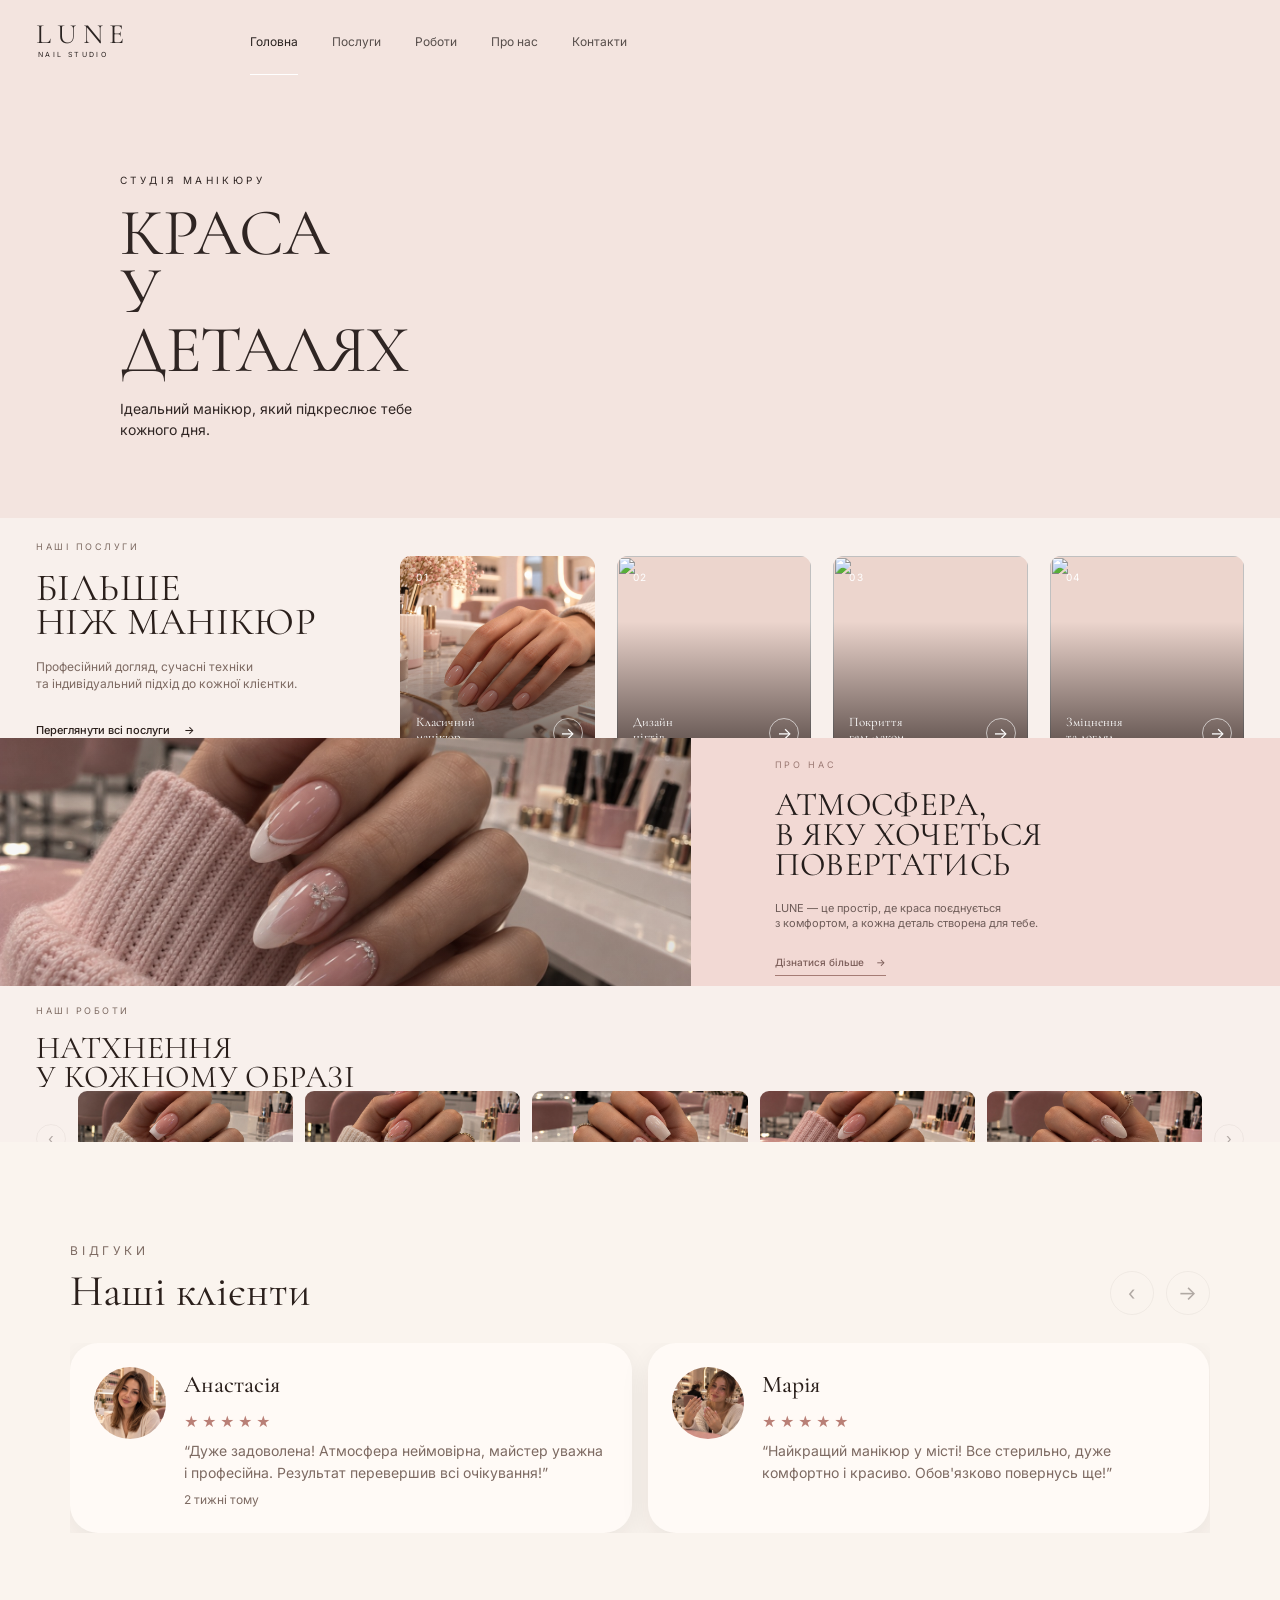
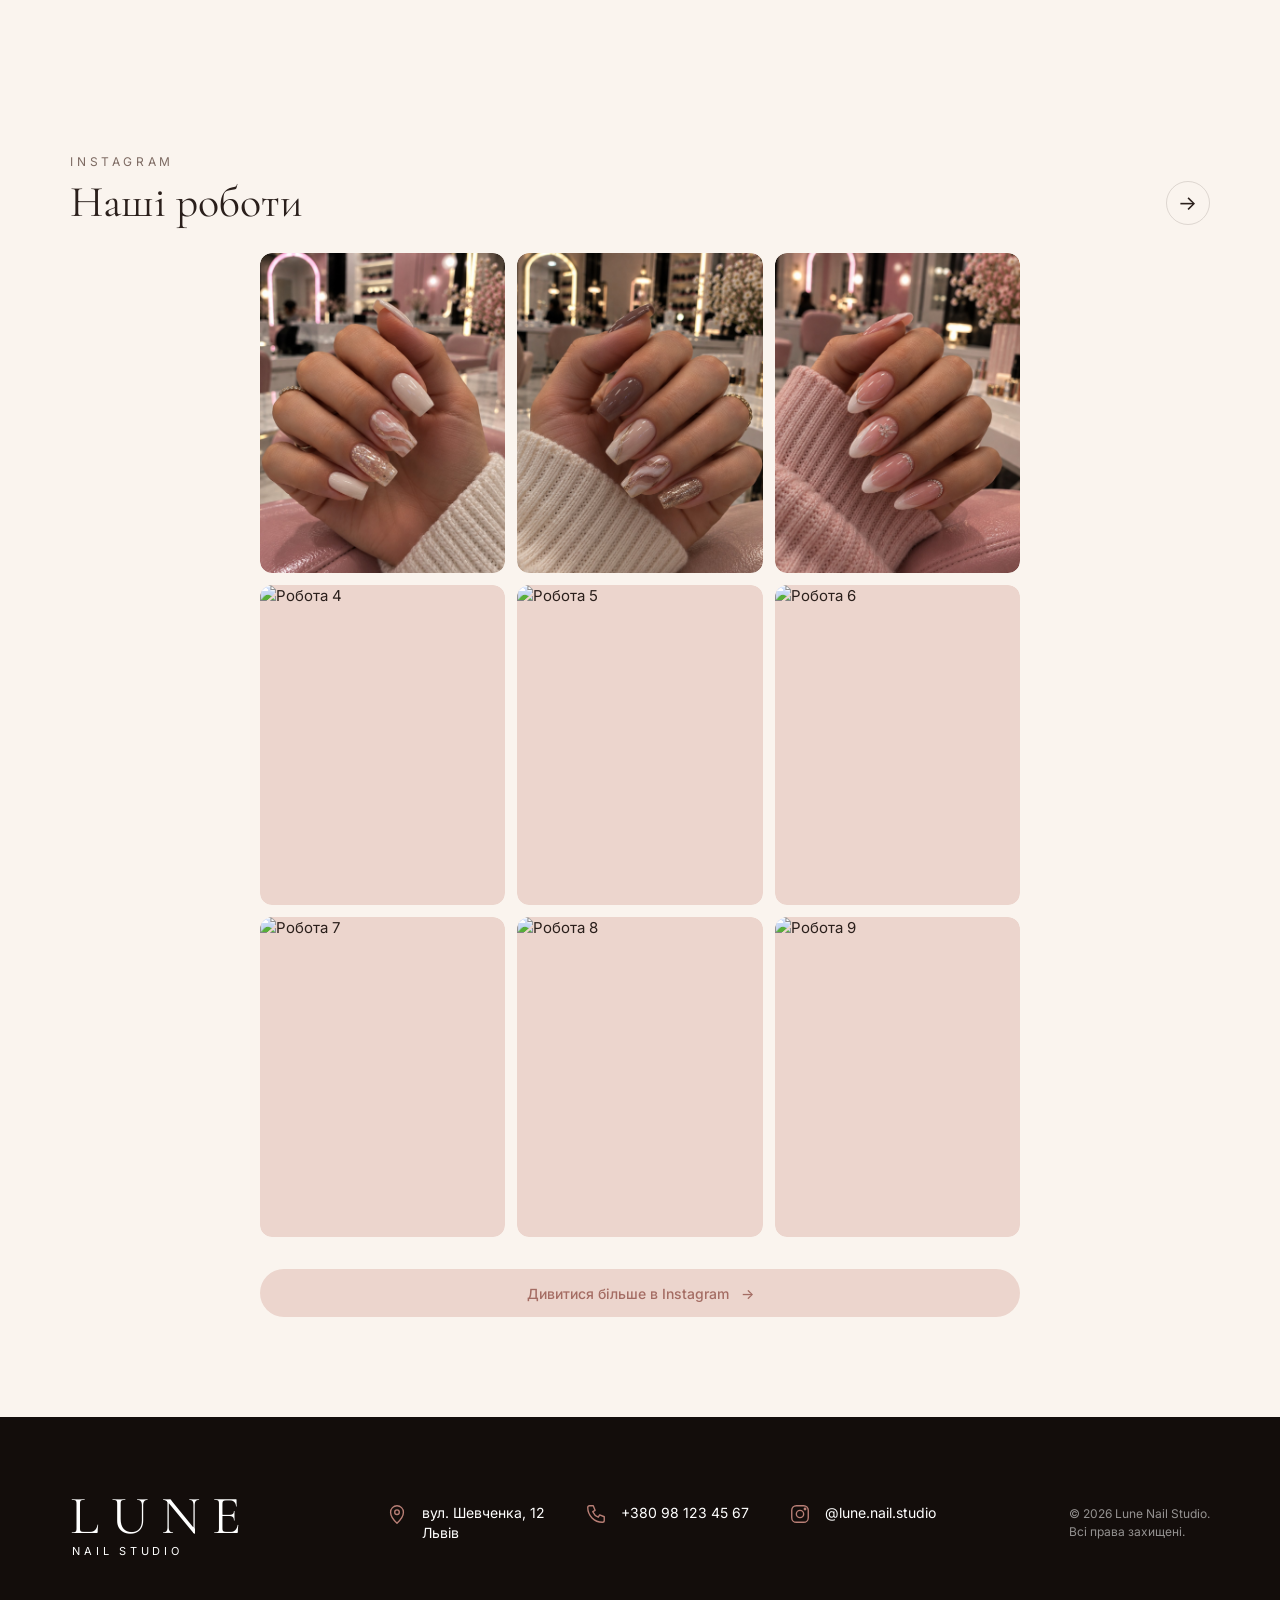
==== commit 7a1b3ca2: "Add files via upload" ====
--- a/index.html
+++ b/index.html
@@ -87,7 +87,7 @@
     <!-- HERO -->
     <section class="hero" id="hero">
       <div class="hero__bg">
-        <img class="hero__image" src="assets/hero-desktop-01.jpg" alt="Манікюр LUNE Nail Studio" width="1536" height="562" fetchpriority="high" decoding="async">
+        <img class="hero__image" src="assets/images/hero.jpg" alt="Манікюр LUNE Nail Studio" width="1536" height="562" fetchpriority="high" decoding="async">
         <span class="hero__shade"></span>
       </div>
 
@@ -128,7 +128,7 @@
       <ul class="services__list">
         <li class="svc-card svc-card--1">
           <button type="button" data-open-booking data-service="classic">
-            <img src="assets/classic-manicure.png" alt="" width="320" height="460" loading="lazy">
+            <img src="assets/desktop/service-classic.jpg" alt="" width="320" height="460" loading="lazy">
             <span class="svc-card__shade"></span>
             <span class="svc-card__num">01</span>
             <span class="svc-card__name">Класичний<br>манікюр</span>
@@ -138,7 +138,7 @@
 
         <li class="svc-card svc-card--2">
           <button type="button" data-open-booking data-service="design">
-            <img src="assets/nail-design.png" alt="" width="320" height="460" loading="lazy">
+            <img src="assets/desktop/service-design.png" alt="" width="320" height="460" loading="lazy">
             <span class="svc-card__shade"></span>
             <span class="svc-card__num">02</span>
             <span class="svc-card__name">Дизайн<br>нігтів</span>
@@ -148,7 +148,7 @@
 
         <li class="svc-card svc-card--3">
           <button type="button" data-open-booking data-service="gel">
-            <img src="assets/gel-polish.png" alt="" width="320" height="460" loading="lazy">
+            <img src="assets/desktop/service-gel.png" alt="" width="320" height="460" loading="lazy">
             <span class="svc-card__shade"></span>
             <span class="svc-card__num">03</span>
             <span class="svc-card__name">Покриття<br>гель-лаком</span>
@@ -158,7 +158,7 @@
 
         <li class="svc-card svc-card--4">
           <button type="button" data-open-booking data-service="strengthening">
-            <img src="assets/nail-strengthening.png" alt="" width="320" height="460" loading="lazy">
+            <img src="assets/desktop/service-strengthening.png" alt="" width="320" height="460" loading="lazy">
             <span class="svc-card__shade"></span>
             <span class="svc-card__num">04</span>
             <span class="svc-card__name">Зміцнення<br>та догляд</span>
@@ -171,7 +171,7 @@
     <!-- ABOUT -->
     <section class="about only-desktop" id="about">
       <div class="about__bg" aria-hidden="true">
-        <img src="assets/images/about.jpg" alt="" width="1920" height="620" loading="lazy">
+        <img src="assets/desktop/about-chairs.jpg" alt="" width="1920" height="620" loading="lazy">
         <span class="about__shade"></span>
       </div>
 
@@ -212,11 +212,11 @@
 
         <div class="works__viewport">
           <ul class="works__track" id="worksTrack">
-            <li><img src="assets/images/gallery-1.jpg" alt="Робота 1" width="320" height="200" loading="lazy"></li>
-            <li><img src="assets/images/gallery-2.jpg" alt="Робота 2" width="320" height="200" loading="lazy"></li>
-            <li><img src="assets/images/gallery-3.jpg" alt="Робота 3" width="320" height="200" loading="lazy"></li>
-            <li><img src="assets/images/gallery-4.jpg" alt="Робота 4" width="320" height="200" loading="lazy"></li>
-            <li><img src="assets/images/gallery-5.jpg" alt="Робота 5" width="320" height="200" loading="lazy"></li>
+            <li><img src="assets/desktop/work-01.jpg" alt="Робота 1" width="320" height="200" loading="lazy"></li>
+            <li><img src="assets/desktop/work-02.jpg" alt="Робота 2" width="320" height="200" loading="lazy"></li>
+            <li><img src="assets/desktop/work-03.jpg" alt="Робота 3" width="320" height="200" loading="lazy"></li>
+            <li><img src="assets/desktop/work-04.jpg" alt="Робота 4" width="320" height="200" loading="lazy"></li>
+            <li><img src="assets/desktop/work-05.jpg" alt="Робота 5" width="320" height="200" loading="lazy"></li>
           </ul>
         </div>
 
@@ -277,11 +277,11 @@
       </header>
 
       <ul class="insta__grid">
-        <li><img src="assets/images/gallery-1.jpg" alt="Робота 1" width="320" height="320" loading="lazy"></li>
-        <li><img src="assets/images/gallery-2.jpg" alt="Робота 2" width="320" height="320" loading="lazy"></li>
-        <li><img src="assets/images/gallery-3.jpg" alt="Робота 3" width="320" height="320" loading="lazy"></li>
-        <li><img src="assets/images/gallery-4.jpg" alt="Робота 4" width="320" height="320" loading="lazy"></li>
-        <li><img src="assets/images/gallery-5.jpg" alt="Робота 5" width="320" height="320" loading="lazy"></li>
+        <li><img src="assets/desktop/work-01.jpg" alt="Робота 1" width="320" height="320" loading="lazy"></li>
+        <li><img src="assets/desktop/work-02.jpg" alt="Робота 2" width="320" height="320" loading="lazy"></li>
+        <li><img src="assets/desktop/work-03.jpg" alt="Робота 3" width="320" height="320" loading="lazy"></li>
+        <li><img src="assets/desktop/work-04.jpg" alt="Робота 4" width="320" height="320" loading="lazy"></li>
+        <li><img src="assets/desktop/work-05.jpg" alt="Робота 5" width="320" height="320" loading="lazy"></li>
         <li><img src="assets/images/gallery-6.jpg" alt="Робота 6" width="320" height="320" loading="lazy"></li>
         <li><img src="assets/images/gallery-7.jpg" alt="Робота 7" width="320" height="320" loading="lazy"></li>
         <li><img src="assets/images/gallery-8.jpg" alt="Робота 8" width="320" height="320" loading="lazy"></li>
@@ -355,21 +355,21 @@
           <ul class="options">
             <li><label class="option">
               <input type="radio" name="service" value="classic" data-name="Класичний манікюр" data-duration="60" data-price="500">
-              <img src="assets/classic-manicure.png" alt="" width="96" height="96">
+              <img src="assets/desktop/service-classic.jpg" alt="" width="96" height="96">
               <span class="option__body"><strong>Класичний<br>манікюр</strong><small>60 хв • 500 грн</small></span>
               <span class="option__mark" aria-hidden="true"></span>
             </label></li>
 
             <li><label class="option">
               <input type="radio" name="service" value="gel" data-name="Покриття гель-лаком" data-duration="90" data-price="800">
-              <img src="assets/gel-polish.png" alt="" width="96" height="96">
+              <img src="assets/desktop/service-gel.png" alt="" width="96" height="96">
               <span class="option__body"><strong>Покриття<br>гель-лаком</strong><small>90 хв • 800 грн</small></span>
               <span class="option__mark" aria-hidden="true"></span>
             </label></li>
 
             <li><label class="option">
               <input type="radio" name="service" value="design" data-name="Дизайн нігтів" data-duration="90" data-price="900">
-              <img src="assets/nail-design.png" alt="" width="96" height="96">
+              <img src="assets/desktop/service-design.png" alt="" width="96" height="96">
               <span class="option__body"><strong>Дизайн нігтів</strong><small>90 хв • 900 грн</small></span>
               <span class="option__mark" aria-hidden="true"></span>
             </label></li>
@@ -383,7 +383,7 @@
 
             <li><label class="option">
               <input type="radio" name="service" value="strengthening" data-name="Зміцнення нігтів" data-duration="60" data-price="600">
-              <img src="assets/nail-strengthening.png" alt="" width="96" height="96">
+              <img src="assets/desktop/service-strengthening.png" alt="" width="96" height="96">
               <span class="option__body"><strong>Зміцнення нігтів</strong><small>60 хв • 600 грн</small></span>
               <span class="option__mark" aria-hidden="true"></span>
             </label></li>
--- a/css/style.css
+++ b/css/style.css
@@ -1692,3 +1692,458 @@
   .works__track li:nth-child(5) img { content: url("../assets/mobile-gallery-5.png"); }
   .works .round-btn { width: 30px; height: 30px; font-size: 15px; }
 }
+
+/* Desktop hero slider — isolated from mobile */
+.hero__desktop-slides { display: none; }
+
+@media (min-width: 900px) {
+  .hero__bg > img {
+    visibility: hidden;
+  }
+
+  .hero__desktop-slides {
+    position: absolute;
+    inset: 0;
+    display: block;
+    overflow: hidden;
+  }
+
+  .hero__desktop-slide {
+    position: absolute;
+    inset: 0;
+    width: 100%;
+    height: 100%;
+    object-fit: cover;
+    object-position: center;
+    opacity: 0;
+    pointer-events: none;
+    /* Override the generic .hero__bg img mobile rule. */
+    content: normal !important;
+    filter: none !important;
+  }
+
+  /* CSS fallback: the hero still rotates even if JavaScript is blocked. */
+  .hero__desktop-slide--1 {
+    opacity: 1;
+    animation: luneHeroSlide1 18s infinite;
+  }
+  .hero__desktop-slide--2 {
+    animation: luneHeroSlide2 18s infinite;
+  }
+  .hero__desktop-slide--3 {
+    animation: luneHeroSlide3 18s infinite;
+  }
+
+  /* When JS is active, it owns the state and the CSS fallback pauses. */
+  .hero.desktop-slider-js .hero__desktop-slide {
+    animation: none;
+    transition: opacity 700ms ease;
+  }
+
+  .hero.desktop-slider-js .hero__desktop-slide.is-active {
+    opacity: 1;
+  }
+}
+
+@keyframes luneHeroSlide1 {
+  0%, 30% { opacity: 1; }
+  34%, 96% { opacity: 0; }
+  100% { opacity: 1; }
+}
+
+@keyframes luneHeroSlide2 {
+  0%, 30% { opacity: 0; }
+  34%, 63% { opacity: 1; }
+  67%, 100% { opacity: 0; }
+}
+
+@keyframes luneHeroSlide3 {
+  0%, 63% { opacity: 0; }
+  67%, 96% { opacity: 1; }
+  100% { opacity: 0; }
+}
+
+/* Desktop hero slider v8 — desktop only; reduced-motion does not pin slide 1. */
+@media (min-width: 900px) {
+  .hero.desktop-slider-js .hero__desktop-slides {
+    position: absolute;
+    inset: 0;
+    display: block;
+    overflow: hidden;
+    z-index: 0;
+  }
+
+  .hero.desktop-slider-js .hero__desktop-slide {
+    position: absolute;
+    inset: 0;
+    width: 100%;
+    height: 100%;
+    object-fit: cover;
+    object-position: center;
+    pointer-events: none;
+    transition: opacity 700ms ease;
+  }
+}
+
+
+/* Desktop hero image source/visibility hard override.
+   This must come after the generic .hero__bg img mobile styling. */
+@media (min-width: 900px) {
+  .hero__bg > img:not(.hero__desktop-slide) {
+    visibility: hidden !important;
+    opacity: 0 !important;
+  }
+
+  .hero__desktop-slides {
+    z-index: 0 !important;
+  }
+
+  .hero__desktop-slide {
+    display: block !important;
+    content: normal !important;
+    filter: none !important;
+    object-fit: cover !important;
+    object-position: center !important;
+  }
+
+  .hero__shade {
+    z-index: 1 !important;
+  }
+}
+
+/* Desktop hero v11: real PNG assets + explicit stacking. Mobile untouched. */
+@media (min-width: 900px) {
+  #hero .hero__bg { z-index: 0; }
+  #hero .hero__desktop-slides { z-index: 0 !important; opacity: 1 !important; visibility: visible !important; }
+  #hero .hero__desktop-slide { z-index: 0; }
+  #hero .hero__shade { z-index: 1 !important; pointer-events: none; }
+  #hero .hero__content, #hero .hero__rail { position: relative; z-index: 2; }
+}
+
+/* Desktop hero image renderer v12 — uses background layers to bypass all
+   legacy <img> content/src overrides. Desktop only. Mobile untouched. */
+@media (min-width: 900px) {
+  #hero .hero__desktop-slides {
+    position: absolute !important;
+    inset: 0 !important;
+    display: block !important;
+    opacity: 1 !important;
+    visibility: visible !important;
+    z-index: 0 !important;
+    overflow: hidden !important;
+  }
+
+  #hero .hero__desktop-slide {
+    position: absolute !important;
+    inset: 0 !important;
+    width: 100% !important;
+    height: 100% !important;
+    display: block !important;
+    background-repeat: no-repeat !important;
+    background-position: center center !important;
+    background-size: cover !important;
+    background-color: #f3e4df !important;
+    object-fit: unset !important;
+    content: none !important;
+    filter: none !important;
+    transition: opacity 700ms ease !important;
+    pointer-events: none !important;
+  }
+
+  #hero .hero__desktop-slide--1 { background-image: url("../assets/images/hero-desktop-01-real.png") !important; }
+  #hero .hero__desktop-slide--2 { background-image: url("../assets/images/hero-desktop-02-real.png") !important; }
+  #hero .hero__desktop-slide--3 { background-image: url("../assets/images/hero-desktop-03-real.png") !important; }
+
+  #hero .hero__desktop-slide:not(.is-active) {
+    opacity: 0 !important;
+    visibility: hidden !important;
+  }
+
+  #hero .hero__desktop-slide.is-active {
+    opacity: 1 !important;
+    visibility: visible !important;
+  }
+}
+
+/* Desktop hero image renderer v12 — background layers bypass legacy <img>
+   content/src overrides. Desktop only. Mobile untouched. */
+@media (min-width: 900px) {
+  #hero .hero__desktop-slides {
+    position: absolute !important;
+    inset: 0 !important;
+    display: block !important;
+    opacity: 1 !important;
+    visibility: visible !important;
+    z-index: 0 !important;
+    overflow: hidden !important;
+  }
+
+  #hero .hero__desktop-slide {
+    position: absolute !important;
+    inset: 0 !important;
+    width: 100% !important;
+    height: 100% !important;
+    display: block !important;
+    background-repeat: no-repeat !important;
+    background-position: center center !important;
+    background-size: cover !important;
+    background-color: #f3e4df !important;
+    content: none !important;
+    filter: none !important;
+    transition: opacity 700ms ease !important;
+    pointer-events: none !important;
+  }
+
+  #hero .hero__desktop-slide--1 { background-image: url("../assets/images/hero-desktop-01-real.png") !important; }
+  #hero .hero__desktop-slide--2 { background-image: url("../assets/images/hero-desktop-02-real.png") !important; }
+  #hero .hero__desktop-slide--3 { background-image: url("../assets/images/hero-desktop-03-real.png") !important; }
+
+  #hero .hero__desktop-slide:not(.is-active) {
+    opacity: 0 !important;
+    visibility: hidden !important;
+  }
+
+  #hero .hero__desktop-slide.is-active {
+    opacity: 1 !important;
+    visibility: visible !important;
+  }
+}
+
+
+/* Desktop hero slider v13 — direct image elements; desktop only. Mobile untouched. */
+@media (min-width: 900px) {
+  #hero .hero__desktop-slides {
+    position: absolute !important;
+    inset: 0 !important;
+    display: block !important;
+    overflow: hidden !important;
+    z-index: 0 !important;
+    opacity: 1 !important;
+    visibility: visible !important;
+  }
+
+  #hero .hero__desktop-slide {
+    position: absolute !important;
+    inset: 0 !important;
+    width: 100% !important;
+    height: 100% !important;
+    display: block !important;
+    margin: 0 !important;
+    padding: 0 !important;
+    border: 0 !important;
+    object-fit: cover !important;
+    object-position: center center !important;
+    opacity: 0 !important;
+    visibility: hidden !important;
+    animation: none !important;
+    content: normal !important;
+    filter: none !important;
+    transition: opacity 700ms ease !important;
+    z-index: 0 !important;
+    pointer-events: none !important;
+  }
+
+  #hero .hero__desktop-slide.is-active {
+    opacity: 1 !important;
+    visibility: visible !important;
+    z-index: 0 !important;
+  }
+
+  #hero .hero__shade { z-index: 1 !important; }
+  #hero .hero__content,
+  #hero .hero__rail { position: relative; z-index: 2; }
+}
+
+/* LUNE DESKTOP HERO — STATIC FALLBACK
+   Desktop only. Mobile is intentionally untouched. */
+@media (min-width: 900px) {
+  /* Use one real hero image directly. No slider/background layer. */
+  #hero .hero__desktop-slides {
+    display: none !important;
+  }
+
+  #hero .hero__bg > img {
+    visibility: visible !important;
+    opacity: 1 !important;
+    display: block !important;
+    content: url("../assets/images/hero-desktop-01-real.png") !important;
+    object-fit: cover !important;
+    object-position: center center !important;
+    z-index: 0 !important;
+  }
+
+  /* Remove the old Hero controls for now. */
+  #hero .hero__rail,
+  #hero .hero__video,
+  #hero .hero__content .btn-pill,
+  #hero .hero__proof {
+    display: none !important;
+  }
+
+  /* Show the photo without the old dark slider overlay. */
+  #hero .hero__shade {
+    display: none !important;
+  }
+}
+
+/* LUNE DESKTOP — current hero and booking removal
+   Desktop only. Mobile is intentionally untouched. */
+@media (min-width: 900px) {
+  #header .only-desktop-header-booking {
+    display: none !important;
+  }
+  #hero [data-open-booking],
+  #services [data-open-booking] {
+    pointer-events: none !important;
+  }
+}
+
+/* LUNE DESKTOP HERO — DIRECT STATIC IMAGE
+   Desktop only. Mobile styles and markup behavior are untouched. */
+@media (min-width: 900px) {
+  #hero .hero__desktop-static {
+    position: absolute !important;
+    inset: 0 !important;
+    width: 100% !important;
+    height: 100% !important;
+    display: block !important;
+    object-fit: cover !important;
+    object-position: center center !important;
+    margin: 0 !important;
+    padding: 0 !important;
+    border: 0 !important;
+    opacity: 1 !important;
+    visibility: visible !important;
+    z-index: 0 !important;
+    pointer-events: none !important;
+    content: normal !important;
+    filter: none !important;
+  }
+
+  #hero .hero__desktop-slides {
+    display: none !important;
+  }
+
+  #hero .hero__bg > img:not(.hero__desktop-static):not(.hero__desktop-slide) {
+    display: none !important;
+  }
+
+  #hero .hero__shade {
+    display: none !important;
+  }
+
+  #hero .hero__content {
+    position: relative !important;
+    z-index: 2 !important;
+  }
+
+  #hero .hero__rail,
+  #hero .hero__video,
+  #hero .hero__content .btn-pill,
+  #hero .hero__proof {
+    display: none !important;
+  }
+}
+
+@media (max-width: 899px) {
+  #hero .hero__desktop-static {
+    display: none !important;
+  }
+}
+
+/* LUNE DESKTOP HERO — FINAL STATIC IMAGE FIX
+   Desktop only. Do not alter mobile rendering. */
+@media (min-width: 900px) {
+  #hero .hero__bg {
+    background: #f3e4df !important;
+    z-index: 0 !important;
+  }
+
+  /* Remove every legacy desktop hero image layer.
+     The hero is rendered by the container background above. */
+  #hero .hero__bg > img,
+  #hero .hero__desktop-slides,
+  #hero .hero__desktop-static {
+    display: none !important;
+    visibility: hidden !important;
+    opacity: 0 !important;
+  }
+
+  /* No dark overlay on the new light hero image. */
+  #hero .hero__shade {
+    display: none !important;
+  }
+
+  /* Desktop booking/video controls stay removed. */
+  #hero .hero__rail,
+  #hero .hero__video,
+  #hero .hero__content .btn-pill,
+  #hero .hero__proof {
+    display: none !important;
+  }
+
+  /* Text is readable on the light hero image. */
+  #hero .hero__content {
+    position: relative !important;
+    z-index: 2 !important;
+    color: #2f2523 !important;
+  }
+
+  #hero .hero__content .eyebrow,
+  #hero .hero__content .hero__title,
+  #hero .hero__content .hero__lead {
+    color: #2f2523 !important;
+  }
+}
+
+/* LUNE DESKTOP HERO — CLEAN STATIC IMAGE v19
+   Desktop only. Mobile is untouched. */
+@media (min-width: 900px) {
+  #hero .hero__bg {
+    position: absolute !important;
+    inset: 0 !important;
+    z-index: 0 !important;
+    overflow: hidden !important;
+    background: #f3e4df !important;
+  }
+
+  #hero .hero__image {
+    display: block !important;
+    position: absolute !important;
+    inset: 0 !important;
+    width: 100% !important;
+    height: 100% !important;
+    object-fit: cover !important;
+    object-position: center center !important;
+    margin: 0 !important;
+    padding: 0 !important;
+    border: 0 !important;
+    opacity: 1 !important;
+    visibility: visible !important;
+    z-index: 0 !important;
+    filter: none !important;
+    content: normal !important;
+    pointer-events: none !important;
+  }
+
+  #hero .hero__shade,
+  #hero .hero__rail,
+  #hero .hero__video,
+  #hero .hero__content .btn-pill,
+  #hero .hero__proof,
+  #header .only-desktop-header-booking {
+    display: none !important;
+  }
+
+  #hero .hero__content {
+    position: relative !important;
+    z-index: 2 !important;
+    color: #2f2523 !important;
+  }
+
+  #hero .hero__content .eyebrow,
+  #hero .hero__content .hero__title,
+  #hero .hero__content .hero__lead {
+    color: #2f2523 !important;
+  }
+}
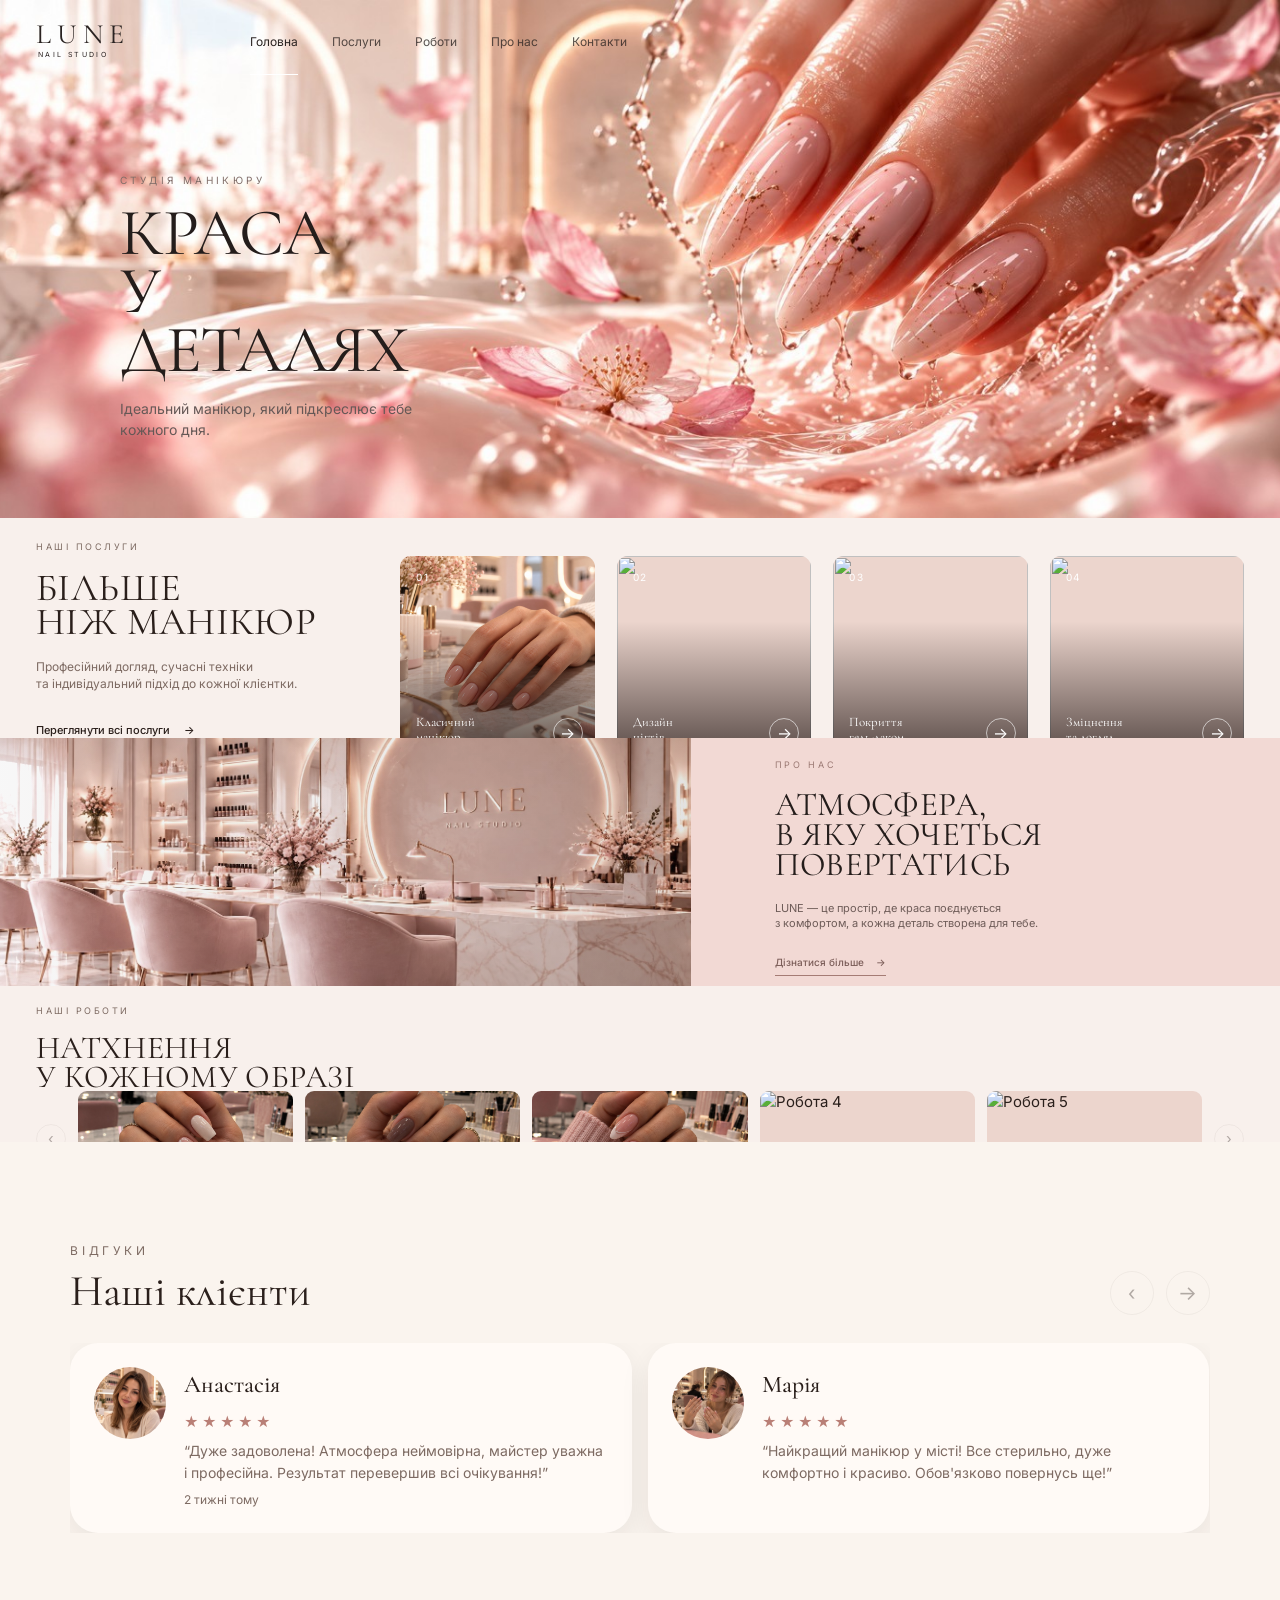
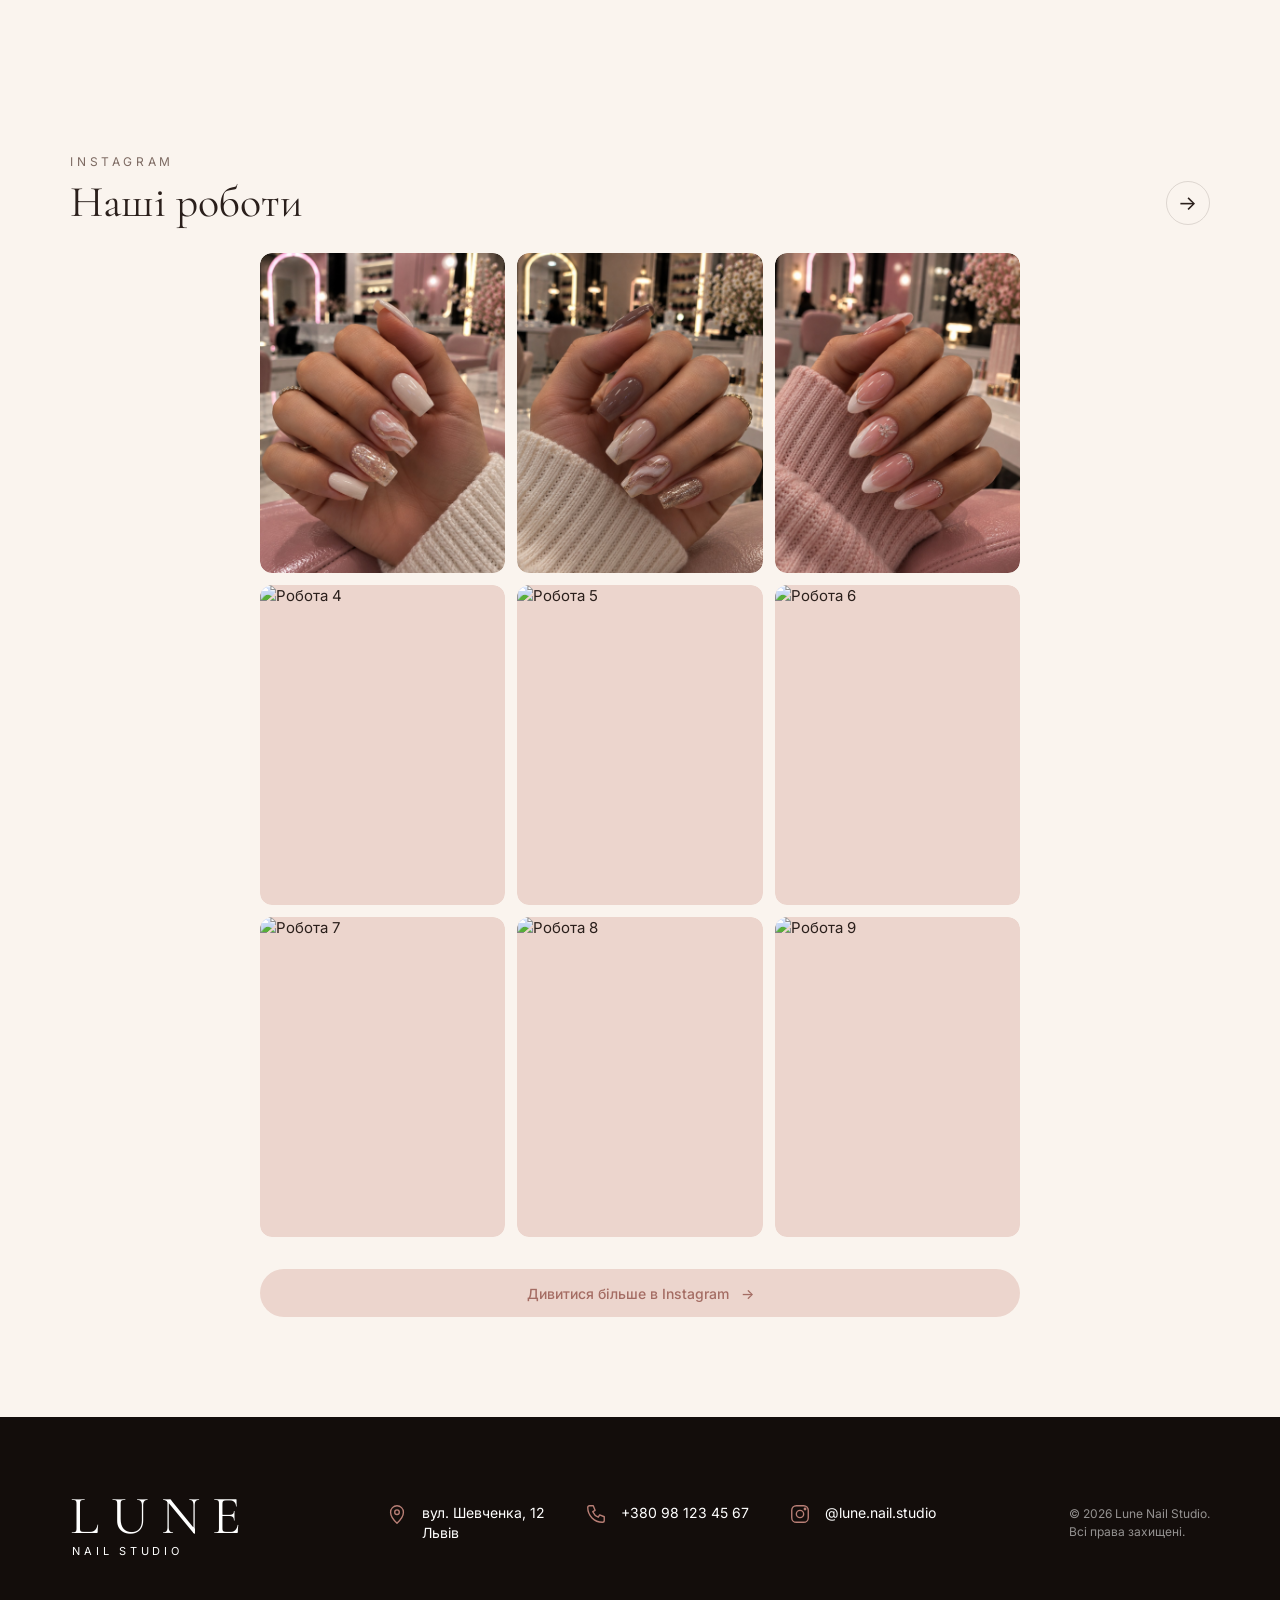
==== commit 379ad2af: "Add files via upload" ====
--- a/index.html
+++ b/index.html
@@ -21,7 +21,7 @@
   <link rel="icon" type="image/svg+xml" href="favicon.svg">
   <link rel="stylesheet" href="css/reset.css">
   <link rel="stylesheet" href="css/variables.css">
-  <link rel="stylesheet" href="css/style.css?v=20261005-desktop-hero-final">
+  <link rel="stylesheet" href="css/style.css?v=20261006-desktop-clean">
   <style>
     @media (max-width:767px){
       body>header,body>main,body>footer{display:none!important}
@@ -87,7 +87,7 @@
     <!-- HERO -->
     <section class="hero" id="hero">
       <div class="hero__bg">
-        <img class="hero__image" src="assets/images/hero.jpg" alt="Манікюр LUNE Nail Studio" width="1536" height="562" fetchpriority="high" decoding="async">
+        <img class="hero__image" src="assets/desktop/hero.jpg" alt="Манікюр LUNE Nail Studio" width="1536" height="562" fetchpriority="high" decoding="async">
         <span class="hero__shade"></span>
       </div>
 
@@ -549,7 +549,7 @@
     </div>
   </div>
 
-  <script src="js/main.js?v=20261004-desktop-slider-fix" defer></script>
+  <script src="js/main.js?v=20261006-desktop-clean" defer></script>
   <script src="js/booking.js?v=20261003" defer></script>
   <script src="intro.js?v=20261004-mobile-polish1" defer></script>
 </body>
--- a/css/style.css
+++ b/css/style.css
@@ -1517,7 +1517,6 @@
     object-fit: cover;
     object-position: 62% center;
     opacity: 1;
-    content: url("../assets/images/hero-mobile.webp");
     filter: saturate(.78) brightness(1.05) contrast(.94);
   }
   .hero__shade {
@@ -1636,7 +1635,6 @@
     height: 100%;
     object-fit: cover;
     object-position: center;
-    content: url("../assets/mobile-gallery-4.png");
     filter: saturate(.72) brightness(1.06);
   }
   .about__shade { background: linear-gradient(90deg, rgba(20,12,10,.03), rgba(20,12,10,.12)); }
@@ -1684,466 +1682,30 @@
     height: 96px;
     object-fit: cover;
     border-radius: 9px;
-    content: url("../assets/mobile-gallery-1.png");
-  }
-  .works__track li:nth-child(2) img { content: url("../assets/mobile-gallery-2.png"); }
-  .works__track li:nth-child(3) img { content: url("../assets/mobile-gallery-3.png"); }
-  .works__track li:nth-child(4) img { content: url("../assets/mobile-gallery-4.png"); }
-  .works__track li:nth-child(5) img { content: url("../assets/mobile-gallery-5.png"); }
+  }
   .works .round-btn { width: 30px; height: 30px; font-size: 15px; }
 }
 
-/* Desktop hero slider — isolated from mobile */
-.hero__desktop-slides { display: none; }
-
-@media (min-width: 900px) {
-  .hero__bg > img {
-    visibility: hidden;
-  }
-
-  .hero__desktop-slides {
-    position: absolute;
-    inset: 0;
-    display: block;
-    overflow: hidden;
-  }
-
-  .hero__desktop-slide {
-    position: absolute;
-    inset: 0;
-    width: 100%;
-    height: 100%;
-    object-fit: cover;
-    object-position: center;
-    opacity: 0;
-    pointer-events: none;
-    /* Override the generic .hero__bg img mobile rule. */
-    content: normal !important;
-    filter: none !important;
-  }
-
-  /* CSS fallback: the hero still rotates even if JavaScript is blocked. */
-  .hero__desktop-slide--1 {
-    opacity: 1;
-    animation: luneHeroSlide1 18s infinite;
-  }
-  .hero__desktop-slide--2 {
-    animation: luneHeroSlide2 18s infinite;
-  }
-  .hero__desktop-slide--3 {
-    animation: luneHeroSlide3 18s infinite;
-  }
-
-  /* When JS is active, it owns the state and the CSS fallback pauses. */
-  .hero.desktop-slider-js .hero__desktop-slide {
-    animation: none;
-    transition: opacity 700ms ease;
-  }
-
-  .hero.desktop-slider-js .hero__desktop-slide.is-active {
-    opacity: 1;
-  }
-}
-
-@keyframes luneHeroSlide1 {
-  0%, 30% { opacity: 1; }
-  34%, 96% { opacity: 0; }
-  100% { opacity: 1; }
-}
-
-@keyframes luneHeroSlide2 {
-  0%, 30% { opacity: 0; }
-  34%, 63% { opacity: 1; }
-  67%, 100% { opacity: 0; }
-}
-
-@keyframes luneHeroSlide3 {
-  0%, 63% { opacity: 0; }
-  67%, 96% { opacity: 1; }
-  100% { opacity: 0; }
-}
-
-/* Desktop hero slider v8 — desktop only; reduced-motion does not pin slide 1. */
-@media (min-width: 900px) {
-  .hero.desktop-slider-js .hero__desktop-slides {
-    position: absolute;
-    inset: 0;
-    display: block;
-    overflow: hidden;
-    z-index: 0;
-  }
-
-  .hero.desktop-slider-js .hero__desktop-slide {
-    position: absolute;
-    inset: 0;
-    width: 100%;
-    height: 100%;
-    object-fit: cover;
-    object-position: center;
-    pointer-events: none;
-    transition: opacity 700ms ease;
-  }
-}
-
-
-/* Desktop hero image source/visibility hard override.
-   This must come after the generic .hero__bg img mobile styling. */
-@media (min-width: 900px) {
-  .hero__bg > img:not(.hero__desktop-slide) {
-    visibility: hidden !important;
-    opacity: 0 !important;
-  }
-
-  .hero__desktop-slides {
-    z-index: 0 !important;
-  }
-
-  .hero__desktop-slide {
-    display: block !important;
-    content: normal !important;
-    filter: none !important;
-    object-fit: cover !important;
-    object-position: center !important;
-  }
-
-  .hero__shade {
-    z-index: 1 !important;
-  }
-}
-
-/* Desktop hero v11: real PNG assets + explicit stacking. Mobile untouched. */
-@media (min-width: 900px) {
-  #hero .hero__bg { z-index: 0; }
-  #hero .hero__desktop-slides { z-index: 0 !important; opacity: 1 !important; visibility: visible !important; }
-  #hero .hero__desktop-slide { z-index: 0; }
-  #hero .hero__shade { z-index: 1 !important; pointer-events: none; }
-  #hero .hero__content, #hero .hero__rail { position: relative; z-index: 2; }
-}
-
-/* Desktop hero image renderer v12 — uses background layers to bypass all
-   legacy <img> content/src overrides. Desktop only. Mobile untouched. */
-@media (min-width: 900px) {
-  #hero .hero__desktop-slides {
-    position: absolute !important;
-    inset: 0 !important;
-    display: block !important;
-    opacity: 1 !important;
-    visibility: visible !important;
-    z-index: 0 !important;
-    overflow: hidden !important;
-  }
-
-  #hero .hero__desktop-slide {
-    position: absolute !important;
-    inset: 0 !important;
-    width: 100% !important;
-    height: 100% !important;
-    display: block !important;
-    background-repeat: no-repeat !important;
-    background-position: center center !important;
-    background-size: cover !important;
-    background-color: #f3e4df !important;
-    object-fit: unset !important;
-    content: none !important;
-    filter: none !important;
-    transition: opacity 700ms ease !important;
-    pointer-events: none !important;
-  }
-
-  #hero .hero__desktop-slide--1 { background-image: url("../assets/images/hero-desktop-01-real.png") !important; }
-  #hero .hero__desktop-slide--2 { background-image: url("../assets/images/hero-desktop-02-real.png") !important; }
-  #hero .hero__desktop-slide--3 { background-image: url("../assets/images/hero-desktop-03-real.png") !important; }
-
-  #hero .hero__desktop-slide:not(.is-active) {
-    opacity: 0 !important;
-    visibility: hidden !important;
-  }
-
-  #hero .hero__desktop-slide.is-active {
-    opacity: 1 !important;
-    visibility: visible !important;
-  }
-}
-
-/* Desktop hero image renderer v12 — background layers bypass legacy <img>
-   content/src overrides. Desktop only. Mobile untouched. */
-@media (min-width: 900px) {
-  #hero .hero__desktop-slides {
-    position: absolute !important;
-    inset: 0 !important;
-    display: block !important;
-    opacity: 1 !important;
-    visibility: visible !important;
-    z-index: 0 !important;
-    overflow: hidden !important;
-  }
-
-  #hero .hero__desktop-slide {
-    position: absolute !important;
-    inset: 0 !important;
-    width: 100% !important;
-    height: 100% !important;
-    display: block !important;
-    background-repeat: no-repeat !important;
-    background-position: center center !important;
-    background-size: cover !important;
-    background-color: #f3e4df !important;
-    content: none !important;
-    filter: none !important;
-    transition: opacity 700ms ease !important;
-    pointer-events: none !important;
-  }
-
-  #hero .hero__desktop-slide--1 { background-image: url("../assets/images/hero-desktop-01-real.png") !important; }
-  #hero .hero__desktop-slide--2 { background-image: url("../assets/images/hero-desktop-02-real.png") !important; }
-  #hero .hero__desktop-slide--3 { background-image: url("../assets/images/hero-desktop-03-real.png") !important; }
-
-  #hero .hero__desktop-slide:not(.is-active) {
-    opacity: 0 !important;
-    visibility: hidden !important;
-  }
-
-  #hero .hero__desktop-slide.is-active {
-    opacity: 1 !important;
-    visibility: visible !important;
-  }
-}
-
-
-/* Desktop hero slider v13 — direct image elements; desktop only. Mobile untouched. */
-@media (min-width: 900px) {
-  #hero .hero__desktop-slides {
-    position: absolute !important;
-    inset: 0 !important;
-    display: block !important;
-    overflow: hidden !important;
-    z-index: 0 !important;
-    opacity: 1 !important;
-    visibility: visible !important;
-  }
-
-  #hero .hero__desktop-slide {
-    position: absolute !important;
-    inset: 0 !important;
-    width: 100% !important;
-    height: 100% !important;
-    display: block !important;
-    margin: 0 !important;
-    padding: 0 !important;
-    border: 0 !important;
-    object-fit: cover !important;
-    object-position: center center !important;
-    opacity: 0 !important;
-    visibility: hidden !important;
-    animation: none !important;
-    content: normal !important;
-    filter: none !important;
-    transition: opacity 700ms ease !important;
-    z-index: 0 !important;
-    pointer-events: none !important;
-  }
-
-  #hero .hero__desktop-slide.is-active {
-    opacity: 1 !important;
-    visibility: visible !important;
-    z-index: 0 !important;
-  }
-
-  #hero .hero__shade { z-index: 1 !important; }
-  #hero .hero__content,
-  #hero .hero__rail { position: relative; z-index: 2; }
-}
-
-/* LUNE DESKTOP HERO — STATIC FALLBACK
-   Desktop only. Mobile is intentionally untouched. */
-@media (min-width: 900px) {
-  /* Use one real hero image directly. No slider/background layer. */
-  #hero .hero__desktop-slides {
-    display: none !important;
-  }
-
-  #hero .hero__bg > img {
-    visibility: visible !important;
-    opacity: 1 !important;
-    display: block !important;
-    content: url("../assets/images/hero-desktop-01-real.png") !important;
-    object-fit: cover !important;
-    object-position: center center !important;
-    z-index: 0 !important;
-  }
-
-  /* Remove the old Hero controls for now. */
-  #hero .hero__rail,
-  #hero .hero__video,
-  #hero .hero__content .btn-pill,
-  #hero .hero__proof {
-    display: none !important;
-  }
-
-  /* Show the photo without the old dark slider overlay. */
-  #hero .hero__shade {
-    display: none !important;
-  }
-}
-
-/* LUNE DESKTOP — current hero and booking removal
-   Desktop only. Mobile is intentionally untouched. */
-@media (min-width: 900px) {
-  #header .only-desktop-header-booking {
-    display: none !important;
-  }
-  #hero [data-open-booking],
-  #services [data-open-booking] {
-    pointer-events: none !important;
-  }
-}
-
-/* LUNE DESKTOP HERO — DIRECT STATIC IMAGE
-   Desktop only. Mobile styles and markup behavior are untouched. */
-@media (min-width: 900px) {
-  #hero .hero__desktop-static {
-    position: absolute !important;
-    inset: 0 !important;
-    width: 100% !important;
-    height: 100% !important;
-    display: block !important;
-    object-fit: cover !important;
-    object-position: center center !important;
-    margin: 0 !important;
-    padding: 0 !important;
-    border: 0 !important;
-    opacity: 1 !important;
-    visibility: visible !important;
-    z-index: 0 !important;
-    pointer-events: none !important;
-    content: normal !important;
-    filter: none !important;
-  }
-
-  #hero .hero__desktop-slides {
-    display: none !important;
-  }
-
-  #hero .hero__bg > img:not(.hero__desktop-static):not(.hero__desktop-slide) {
-    display: none !important;
-  }
-
-  #hero .hero__shade {
-    display: none !important;
-  }
-
-  #hero .hero__content {
-    position: relative !important;
-    z-index: 2 !important;
-  }
-
-  #hero .hero__rail,
-  #hero .hero__video,
-  #hero .hero__content .btn-pill,
-  #hero .hero__proof {
-    display: none !important;
-  }
-}
-
-@media (max-width: 899px) {
-  #hero .hero__desktop-static {
-    display: none !important;
-  }
-}
-
-/* LUNE DESKTOP HERO — FINAL STATIC IMAGE FIX
-   Desktop only. Do not alter mobile rendering. */
+/* LUNE DESKTOP — CLEAN FIXED DESIGN
+   Desktop only. Mobile styles/markup remain untouched. */
 @media (min-width: 900px) {
   #hero .hero__bg {
-    background: #f3e4df !important;
-    z-index: 0 !important;
-  }
-
-  /* Remove every legacy desktop hero image layer.
-     The hero is rendered by the container background above. */
-  #hero .hero__bg > img,
-  #hero .hero__desktop-slides,
-  #hero .hero__desktop-static {
+    position: absolute !important; inset: 0 !important; overflow: hidden !important;
+    background: #f7eee9 !important;
+  }
+  #hero .hero__image {
+    display: block !important; position: absolute !important; inset: 0 !important;
+    width: 100% !important; height: 100% !important; object-fit: cover !important;
+    object-position: center !important; opacity: 1 !important; visibility: visible !important;
+    z-index: 0 !important; filter: none !important; content: normal !important;
+  }
+  #hero .hero__shade { display: none !important; }
+  #hero .hero__rail, #hero .hero__video, #hero .hero__content .btn-pill, #hero .hero__proof {
     display: none !important;
-    visibility: hidden !important;
-    opacity: 0 !important;
-  }
-
-  /* No dark overlay on the new light hero image. */
-  #hero .hero__shade {
-    display: none !important;
-  }
-
-  /* Desktop booking/video controls stay removed. */
-  #hero .hero__rail,
-  #hero .hero__video,
-  #hero .hero__content .btn-pill,
-  #hero .hero__proof {
-    display: none !important;
-  }
-
-  /* Text is readable on the light hero image. */
-  #hero .hero__content {
-    position: relative !important;
-    z-index: 2 !important;
-    color: #2f2523 !important;
-  }
-
-  #hero .hero__content .eyebrow,
-  #hero .hero__content .hero__title,
-  #hero .hero__content .hero__lead {
-    color: #2f2523 !important;
-  }
-}
-
-/* LUNE DESKTOP HERO — CLEAN STATIC IMAGE v19
-   Desktop only. Mobile is untouched. */
-@media (min-width: 900px) {
-  #hero .hero__bg {
-    position: absolute !important;
-    inset: 0 !important;
-    z-index: 0 !important;
-    overflow: hidden !important;
-    background: #f3e4df !important;
-  }
-
-  #hero .hero__image {
-    display: block !important;
-    position: absolute !important;
-    inset: 0 !important;
-    width: 100% !important;
-    height: 100% !important;
-    object-fit: cover !important;
-    object-position: center center !important;
-    margin: 0 !important;
-    padding: 0 !important;
-    border: 0 !important;
-    opacity: 1 !important;
-    visibility: visible !important;
-    z-index: 0 !important;
-    filter: none !important;
-    content: normal !important;
-    pointer-events: none !important;
-  }
-
-  #hero .hero__shade,
-  #hero .hero__rail,
-  #hero .hero__video,
-  #hero .hero__content .btn-pill,
-  #hero .hero__proof,
-  #header .only-desktop-header-booking {
-    display: none !important;
-  }
-
-  #hero .hero__content {
-    position: relative !important;
-    z-index: 2 !important;
-    color: #2f2523 !important;
-  }
-
-  #hero .hero__content .eyebrow,
-  #hero .hero__content .hero__title,
-  #hero .hero__content .hero__lead {
-    color: #2f2523 !important;
-  }
-}
+  }
+  #header .only-desktop-header-booking { display: none !important; }
+  #hero .hero__content { position: relative !important; z-index: 2 !important; }
+  #services [data-open-booking] { pointer-events: none !important; }
+}
+@media (max-width: 899px) {
+}
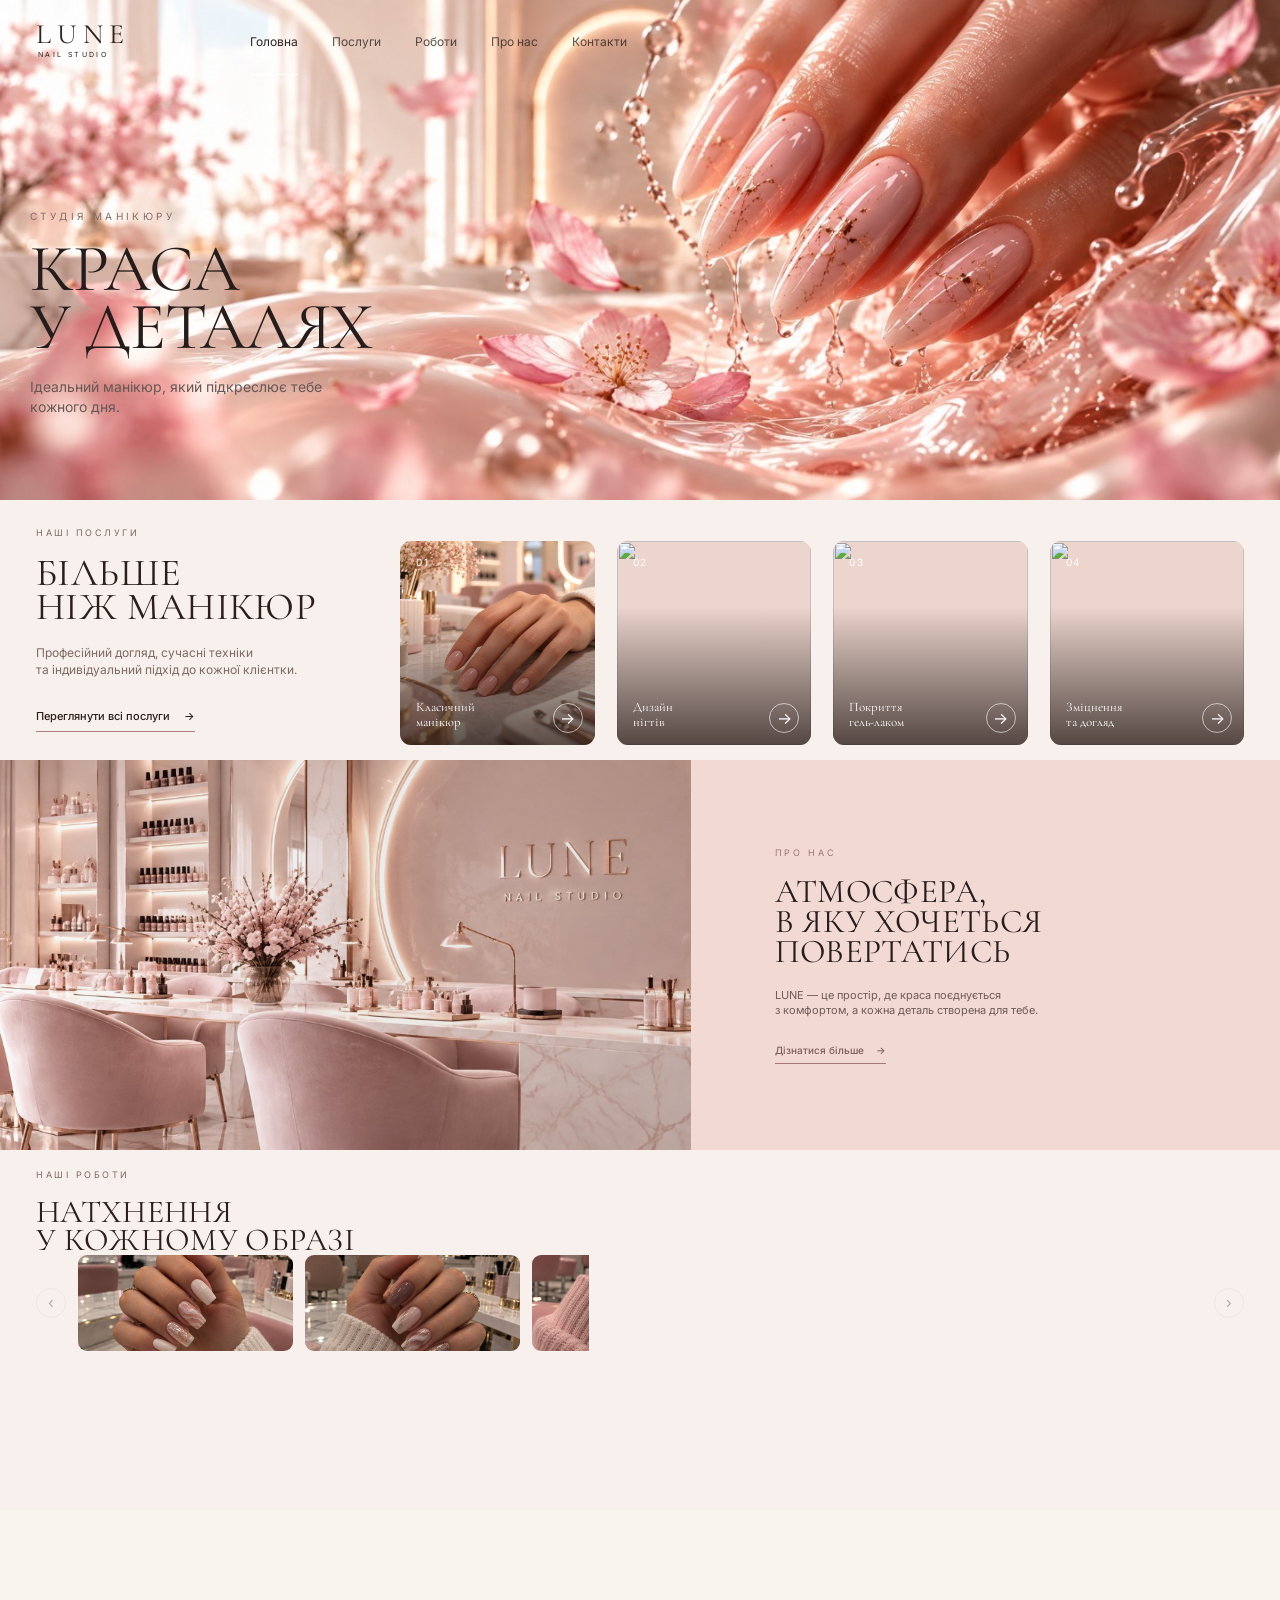
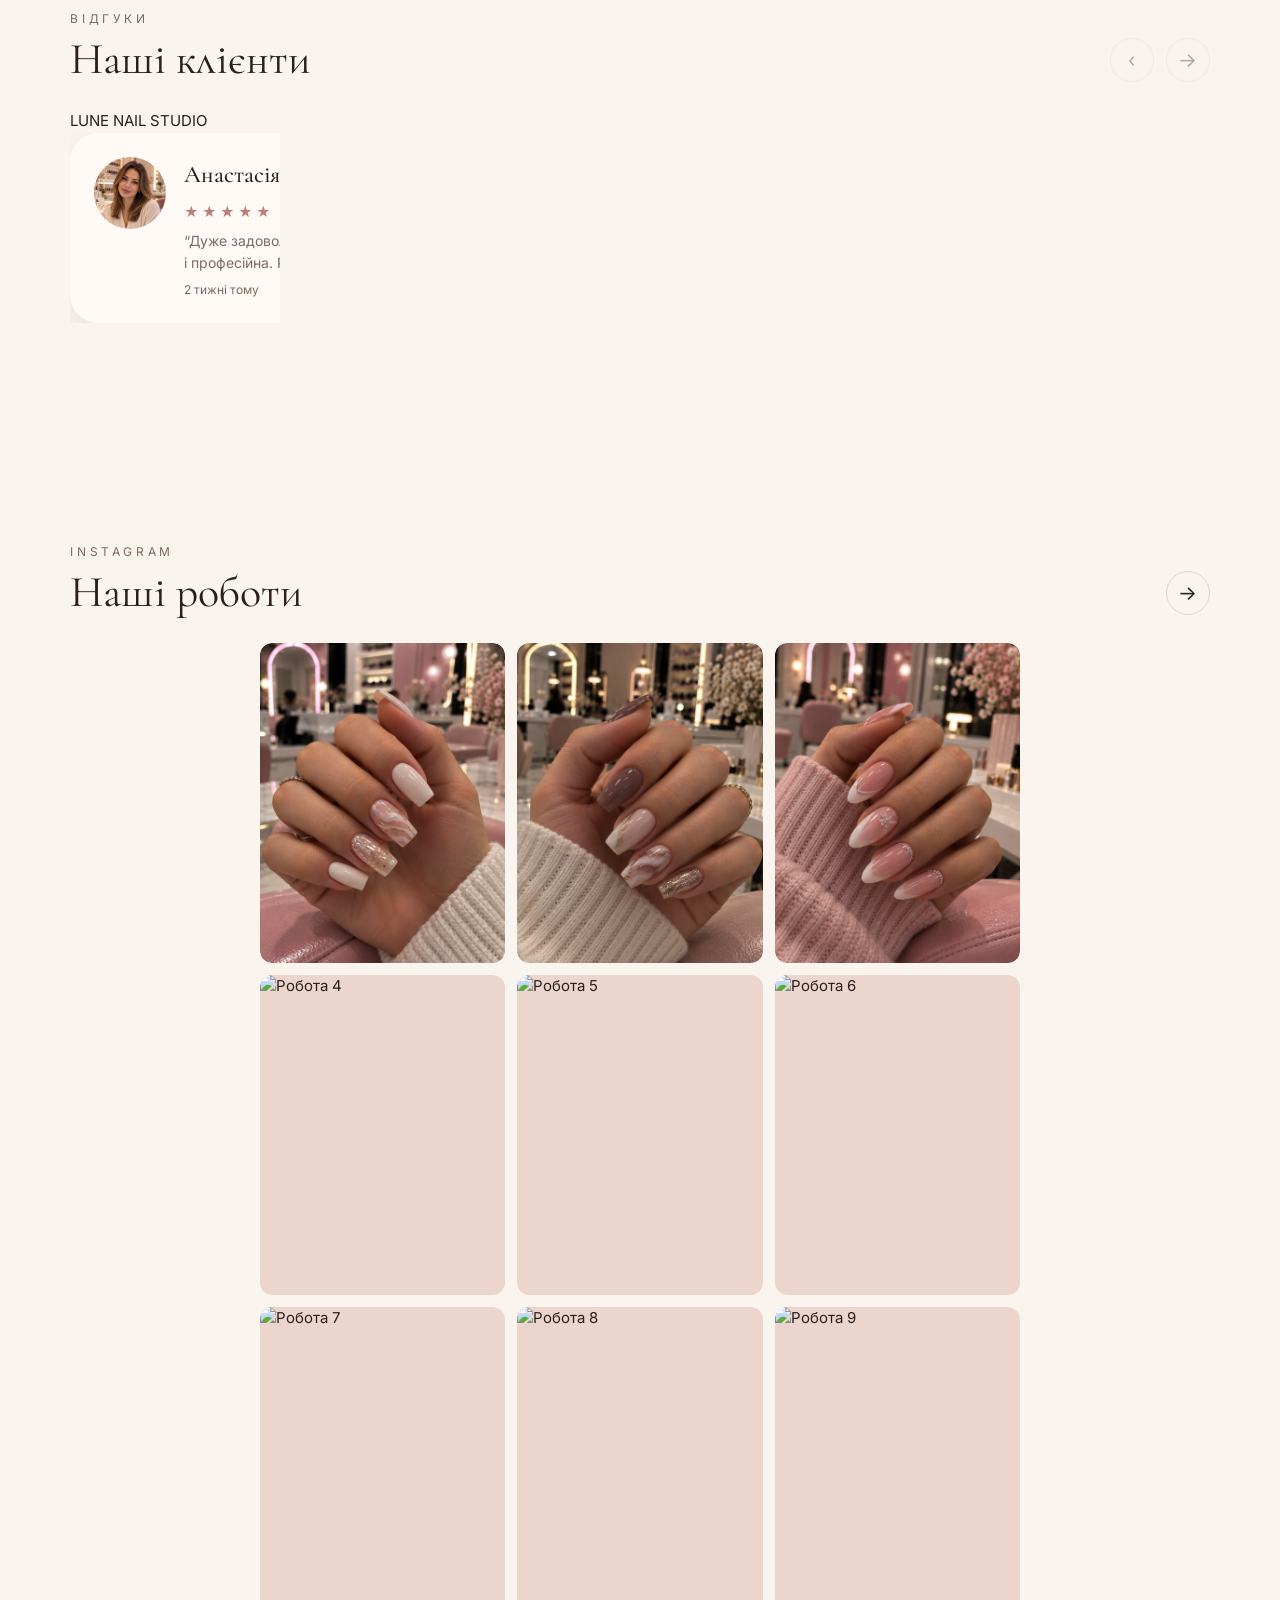
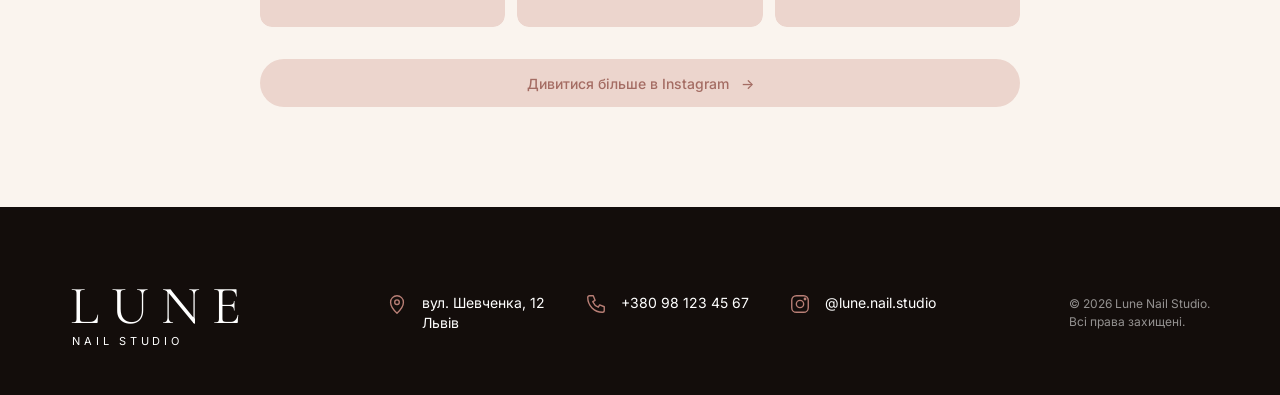
==== commit ff939a88: "Add files via upload" ====
--- a/index.html
+++ b/index.html
@@ -238,6 +238,11 @@
         </div>
       </header>
 
+      <div class="reviews__brand only-desktop" aria-hidden="true">
+        <span class="reviews__brand-word">LUNE</span>
+        <span class="reviews__brand-sub">NAIL STUDIO</span>
+      </div>
+
       <div class="reviews__viewport">
         <ul class="reviews__track" id="revTrack">
           <li class="review">
--- a/css/style.css
+++ b/css/style.css
@@ -1709,3 +1709,40 @@
 }
 @media (max-width: 899px) {
 }
+
+/* LUNE DESKTOP — TARGET RESTORATION
+   Desktop only. No mobile rules are changed.
+*/
+@media (min-width: 900px) {
+  #hero {
+    height: 500px !important;
+    min-height: 500px !important;
+  }
+  #hero .hero__image {
+    display: block !important;
+    width: 100% !important;
+    height: 100% !important;
+    object-fit: cover !important;
+    object-position: center !important;
+    opacity: 1 !important;
+    visibility: visible !important;
+  }
+  #hero .hero__content {
+    width: min(430px, 46vw) !important;
+    padding: 150px 0 0 30px !important;
+  }
+  #hero .hero__title {
+    font-size: clamp(58px, 5.2vw, 84px) !important;
+  }
+  #services {
+    min-height: 260px !important;
+    height: 260px !important;
+  }
+  #about {
+    height: 390px !important;
+    min-height: 390px !important;
+  }
+  #works {
+    min-height: 360px !important;
+  }
+}
